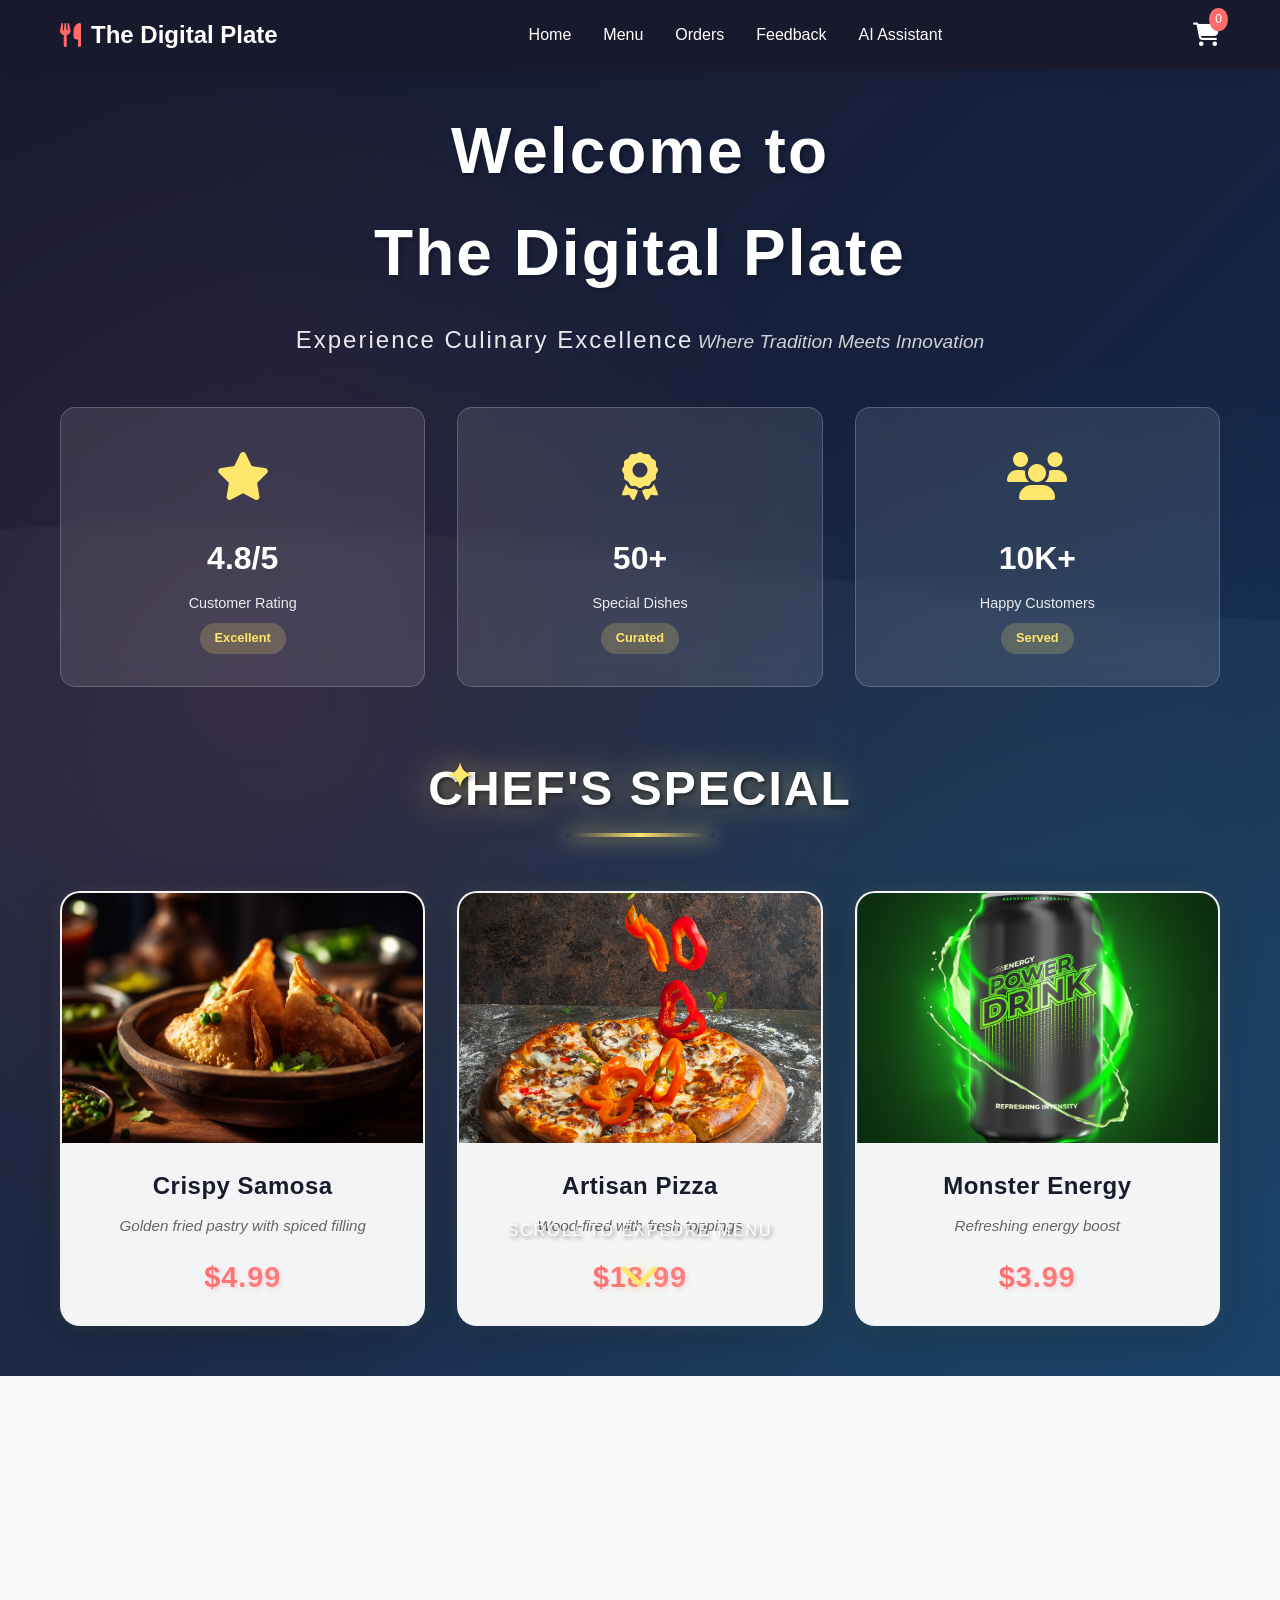
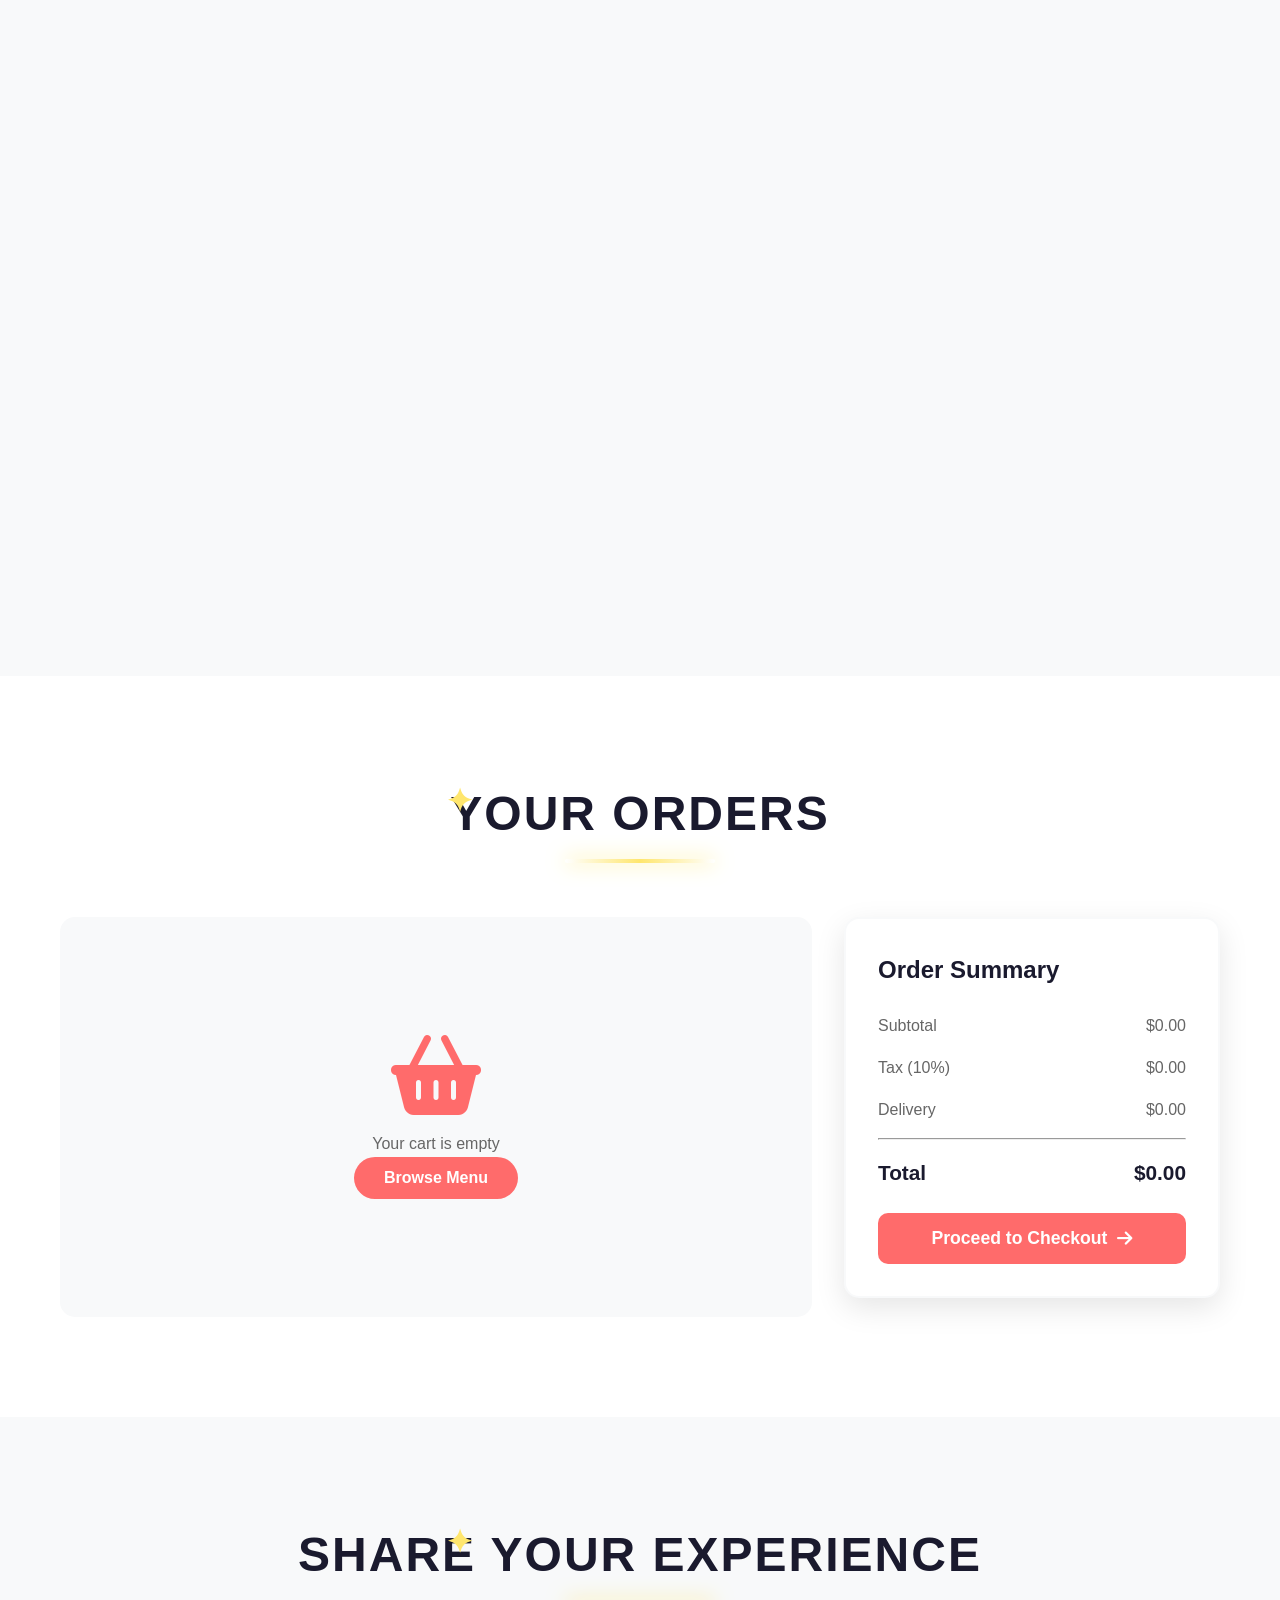
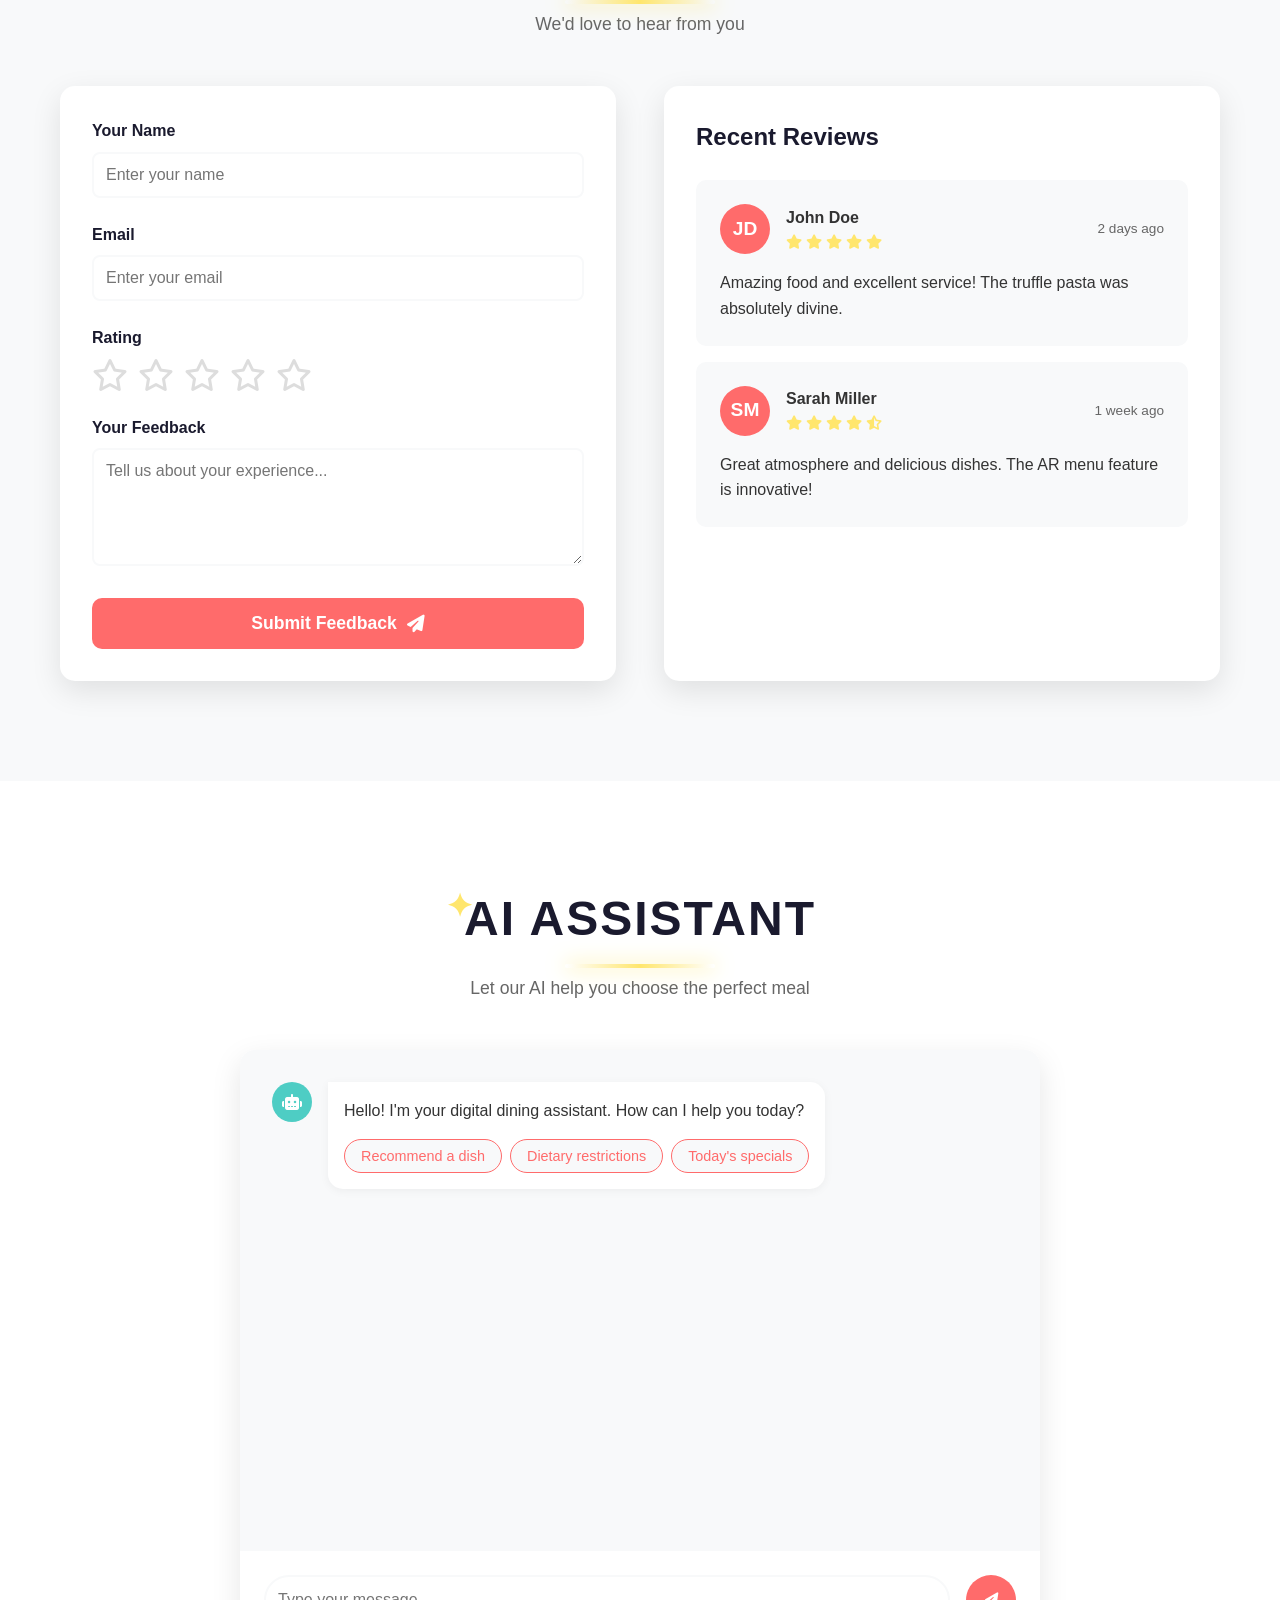
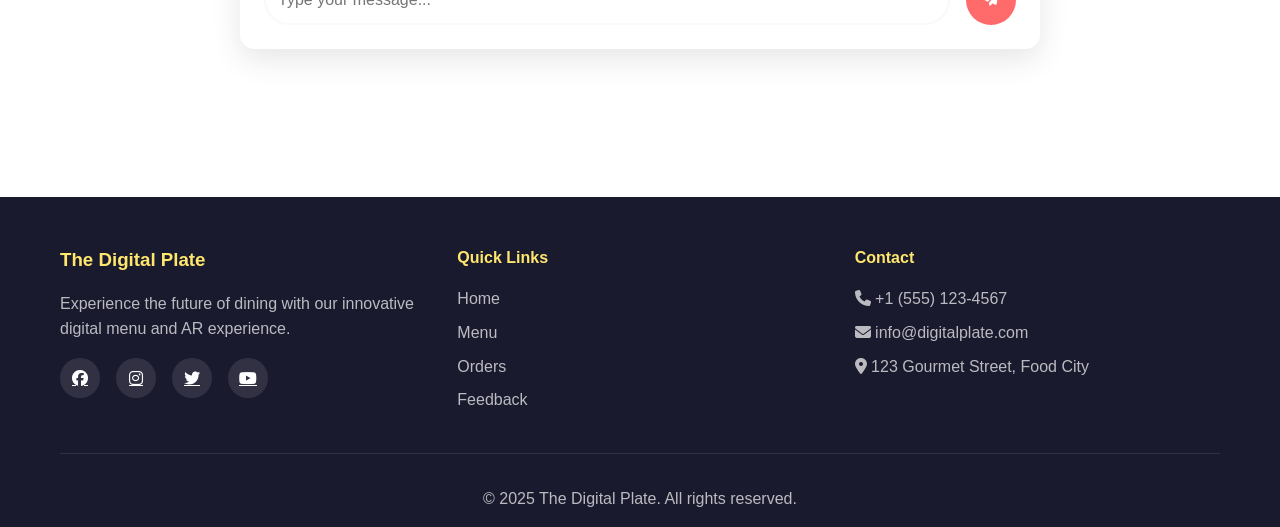
==== index.html @ 3a475e82 "Clean up: Remove all test code, menu section now working" ====
<!DOCTYPE html>
<html lang="en">
<head>
    <meta charset="UTF-8">
    <meta name="viewport" content="width=device-width, initial-scale=1.0, maximum-scale=5.0, user-scalable=yes">
    <meta name="theme-color" content="#1a1a2e">
    <title>The Digital Plate - Premium Dining Experience</title>
    <link rel="stylesheet" href="styles.css">
    <link rel="stylesheet" href="https://cdnjs.cloudflare.com/ajax/libs/font-awesome/6.4.0/css/all.min.css">
</head>
<body>
    <!-- Navigation -->
    <nav class="navbar">
        <div class="nav-container">
            <div class="logo">
                <i class="fas fa-utensils"></i>
                <span>The Digital Plate</span>
            </div>
            <button class="mobile-menu-toggle" id="mobileMenuToggle">
                <i class="fas fa-bars"></i>
            </button>
            <ul class="nav-menu" id="navMenu">
                <li><a href="#home" class="nav-link">Home</a></li>
                <li><a href="#menu" class="nav-link">Menu</a></li>
                <li><a href="#order" class="nav-link">Orders</a></li>
                <li><a href="#feedback" class="nav-link">Feedback</a></li>
                <li><a href="#ai-agent" class="nav-link">AI Assistant</a></li>
            </ul>
            <div class="cart-icon">
                <i class="fas fa-shopping-cart"></i>
                <span class="cart-count">0</span>
            </div>
        </div>
    </nav>

    <!-- Hero Section -->
    <section id="home" class="hero-section">
        <div class="hero-overlay"></div>
        <div class="hero-content">
            <h1 class="hero-title">
                <span class="text-reveal">Welcome to</span>
                <span class="text-reveal delay-1">The Digital Plate</span>
            </h1>
            <p class="hero-subtitle text-reveal delay-2">Experience Culinary Excellence</p>
            <p class="hero-tagline text-reveal delay-3">Where Tradition Meets Innovation</p>
            
            <!-- Hotel Info Cards -->
            <div class="info-cards">
                <div class="info-card fade-in-up delay-4">
                    <div class="info-icon">
                        <i class="fas fa-star"></i>
                    </div>
                    <h3>4.8/5</h3>
                    <p>Customer Rating</p>
                    <span class="info-badge">Excellent</span>
                </div>
                <div class="info-card fade-in-up delay-5">
                    <div class="info-icon">
                        <i class="fas fa-award"></i>
                    </div>
                    <h3>50+</h3>
                    <p>Special Dishes</p>
                    <span class="info-badge">Curated</span>
                </div>
                <div class="info-card fade-in-up delay-6">
                    <div class="info-icon">
                        <i class="fas fa-users"></i>
                    </div>
                    <h3>10K+</h3>
                    <p>Happy Customers</p>
                    <span class="info-badge">Served</span>
                </div>
            </div>

            <!-- Special Dishes Showcase -->
            <div class="special-dishes">
                <h2 class="section-title fade-in">Chef's Special</h2>
                <div class="dishes-grid">
                    <div class="dish-card">
                        <div class="dish-image">
                            <img src="images/samosa.jpg" alt="Samosa">
                            <div class="dish-overlay">
                                <button class="btn-view-ar" data-dish="Samosa">
                                    <i class="fas fa-cube"></i> View in AR
                                </button>
                            </div>
                        </div>
                        <div class="dish-info">
                            <h3>Crispy Samosa</h3>
                            <p>Golden fried pastry with spiced filling</p>
                            <span class="price">$4.99</span>
                        </div>
                    </div>
                    <div class="dish-card">
                        <div class="dish-image">
                            <img src="images/pizza.jpg" alt="Pizza">
                            <div class="dish-overlay">
                                <button class="btn-view-ar" data-dish="Pizza">
                                    <i class="fas fa-cube"></i> View in AR
                                </button>
                            </div>
                        </div>
                        <div class="dish-info">
                            <h3>Artisan Pizza</h3>
                            <p>Wood-fired with fresh toppings</p>
                            <span class="price">$18.99</span>
                        </div>
                    </div>
                    <div class="dish-card">
                        <div class="dish-image">
                            <img src="images/Monster_Energy_Drink.jpg" alt="Monster Energy Drink">
                            <div class="dish-overlay">
                                <button class="btn-view-ar" data-dish="Monster Energy Drink">
                                    <i class="fas fa-cube"></i> View in AR
                                </button>
                            </div>
                        </div>
                        <div class="dish-info">
                            <h3>Monster Energy</h3>
                            <p>Refreshing energy boost</p>
                            <span class="price">$3.99</span>
                        </div>
                    </div>
                </div>
            </div>

            <div class="scroll-indicator">
                <span>Scroll to explore menu</span>
                <i class="fas fa-chevron-down"></i>
            </div>
        </div>
    </section>

    <!-- Menu Section -->
    <section id="menu" style="background: #f8f9fa; padding: 80px 20px; min-height: 100vh;">
        <div style="max-width: 1200px; margin: 0 auto; text-align: center;">
            <h2 style="color: #1a1a2e; font-size: 3rem; margin-bottom: 20px;">
                Our Menu
            </h2>
            <p style="color: #666; font-size: 1.2rem; margin-bottom: 40px;">
                Discover our exquisite collection of dishes
            </p>
            
            <!-- Menu content will be added here -->
        </div>
    </section>

    <!-- Orders Section - BACK TO ORIGINAL POSITION -->
    <section id="order" class="order-section">
        <div class="container">
            <h2 class="section-title">Your Orders</h2>
            <div class="orders-container">
                <div class="cart-items" id="cartItems">
                    <div class="empty-cart">
                        <i class="fas fa-shopping-basket"></i>
                        <p>Your cart is empty</p>
                        <button class="btn-primary" onclick="scrollToSection('menu')">Browse Menu</button>
                    </div>
                </div>
                <div class="order-summary">
                    <h3>Order Summary</h3>
                    <div class="summary-item">
                        <span>Subtotal</span>
                        <span id="subtotal">$0.00</span>
                    </div>
                    <div class="summary-item">
                        <span>Tax (10%)</span>
                        <span id="tax">$0.00</span>
                    </div>
                    <div class="summary-item">
                        <span>Delivery</span>
                        <span id="delivery">$5.00</span>
                    </div>
                    <hr>
                    <div class="summary-total">
                        <span>Total</span>
                        <span id="total">$0.00</span>
                    </div>
                    <button class="btn-checkout">
                        <span>Proceed to Checkout</span>
                        <i class="fas fa-arrow-right"></i>
                    </button>
                </div>
            </div>
        </div>
    </section>

    <!-- Feedback Section -->
    <section id="feedback" class="feedback-section">
        <div class="container">
            <h2 class="section-title">Share Your Experience</h2>
            <p class="section-subtitle">We'd love to hear from you</p>

            <div class="feedback-container">
                <form class="feedback-form" id="feedbackForm">
                    <div class="form-group">
                        <label>Your Name</label>
                        <input type="text" placeholder="Enter your name" required>
                    </div>
                    <div class="form-group">
                        <label>Email</label>
                        <input type="email" placeholder="Enter your email" required>
                    </div>
                    <div class="form-group">
                        <label>Rating</label>
                        <div class="star-rating">
                            <i class="far fa-star" data-rating="1"></i>
                            <i class="far fa-star" data-rating="2"></i>
                            <i class="far fa-star" data-rating="3"></i>
                            <i class="far fa-star" data-rating="4"></i>
                            <i class="far fa-star" data-rating="5"></i>
                        </div>
                    </div>
                    <div class="form-group">
                        <label>Your Feedback</label>
                        <textarea rows="5" placeholder="Tell us about your experience..." required></textarea>
                    </div>
                    <button type="submit" class="btn-submit">
                        <span>Submit Feedback</span>
                        <i class="fas fa-paper-plane"></i>
                    </button>
                </form>

                <div class="reviews-container">
                    <h3>Recent Reviews</h3>
                    <div class="review-card">
                        <div class="review-header">
                            <div class="reviewer-info">
                                <div class="avatar">JD</div>
                                <div>
                                    <h4>John Doe</h4>
                                    <div class="review-stars">
                                        <i class="fas fa-star"></i>
                                        <i class="fas fa-star"></i>
                                        <i class="fas fa-star"></i>
                                        <i class="fas fa-star"></i>
                                        <i class="fas fa-star"></i>
                                    </div>
                                </div>
                            </div>
                            <span class="review-date">2 days ago</span>
                        </div>
                        <p>Amazing food and excellent service! The truffle pasta was absolutely divine.</p>
                    </div>
                    <div class="review-card">
                        <div class="review-header">
                            <div class="reviewer-info">
                                <div class="avatar">SM</div>
                                <div>
                                    <h4>Sarah Miller</h4>
                                    <div class="review-stars">
                                        <i class="fas fa-star"></i>
                                        <i class="fas fa-star"></i>
                                        <i class="fas fa-star"></i>
                                        <i class="fas fa-star"></i>
                                        <i class="fas fa-star-half-alt"></i>
                                    </div>
                                </div>
                            </div>
                            <span class="review-date">1 week ago</span>
                        </div>
                        <p>Great atmosphere and delicious dishes. The AR menu feature is innovative!</p>
                    </div>
                </div>
            </div>
        </div>
    </section>

    <!-- AI Agent Section -->
    <section id="ai-agent" class="ai-section">
        <div class="container">
            <h2 class="section-title">AI Assistant</h2>
            <p class="section-subtitle">Let our AI help you choose the perfect meal</p>

            <div class="chat-container">
                <div class="chat-messages" id="chatMessages">
                    <div class="message bot-message">
                        <div class="message-avatar">
                            <i class="fas fa-robot"></i>
                        </div>
                        <div class="message-content">
                            <p>Hello! I'm your digital dining assistant. How can I help you today?</p>
                            <div class="quick-actions">
                                <button class="quick-btn">Recommend a dish</button>
                                <button class="quick-btn">Dietary restrictions</button>
                                <button class="quick-btn">Today's specials</button>
                            </div>
                        </div>
                    </div>
                </div>
                <div class="chat-input-container">
                    <input type="text" id="chatInput" placeholder="Type your message...">
                    <button class="btn-send" id="btnSend">
                        <i class="fas fa-paper-plane"></i>
                    </button>
                </div>
            </div>
        </div>
    </section>

    <!-- Footer -->
    <footer class="footer">
        <div class="container">
            <div class="footer-content">
                <div class="footer-section">
                    <h3>The Digital Plate</h3>
                    <p>Experience the future of dining with our innovative digital menu and AR experience.</p>
                    <div class="social-links">
                        <a href="#"><i class="fab fa-facebook"></i></a>
                        <a href="#"><i class="fab fa-instagram"></i></a>
                        <a href="#"><i class="fab fa-twitter"></i></a>
                        <a href="#"><i class="fab fa-youtube"></i></a>
                    </div>
                </div>
                <div class="footer-section">
                    <h4>Quick Links</h4>
                    <ul>
                        <li><a href="#home">Home</a></li>
                        <li><a href="#menu">Menu</a></li>
                        <li><a href="#order">Orders</a></li>
                        <li><a href="#feedback">Feedback</a></li>
                    </ul>
                </div>
                <div class="footer-section">
                    <h4>Contact</h4>
                    <p><i class="fas fa-phone"></i> +1 (555) 123-4567</p>
                    <p><i class="fas fa-envelope"></i> info@digitalplate.com</p>
                    <p><i class="fas fa-map-marker-alt"></i> 123 Gourmet Street, Food City</p>
                </div>
            </div>
            <div class="footer-bottom">
                <p>&copy; 2025 The Digital Plate. All rights reserved.</p>
            </div>
        </div>
    </footer>

    <!-- Modal for AR View -->
    <div class="modal" id="arModal">
        <div class="modal-content">
            <span class="close-modal">&times;</span>
            <h2>AR Environment</h2>
            <div class="ar-container">
                <div class="ar-placeholder">
                    <i class="fas fa-cube"></i>
                    <p>AR Experience Coming Soon</p>
                    <p class="ar-note">View this dish in 3D using your device camera</p>
                    <button class="btn-primary">Enable Camera Access</button>
                </div>
            </div>
        </div>
    </div>

    <script src="script.js"></script>
</body>
</html>
---- styles.css ----
/* ===== CSS VARIABLES ===== */
:root {
    --primary-color: #ff6b6b;
    --secondary-color: #4ecdc4;
    --accent-color: #ffe66d;
    --dark-color: #1a1a2e;
    --light-color: #f8f9fa;
    --text-color: #333;
    --text-light: #666;
    --border-radius: 15px;
    --transition: all 0.3s cubic-bezier(0.4, 0, 0.2, 1);
    --box-shadow: 0 10px 30px rgba(0, 0, 0, 0.1);
    --hover-shadow: 0 15px 40px rgba(0, 0, 0, 0.15);
}

/* ===== RESET & BASE STYLES ===== */
* {
    margin: 0;
    padding: 0;
    box-sizing: border-box;
    -webkit-tap-highlight-color: transparent;
}

html {
    scroll-behavior: smooth;
    -webkit-text-size-adjust: 100%;
    -webkit-font-smoothing: antialiased;
    -moz-osx-font-smoothing: grayscale;
}

body {
    font-family: 'Segoe UI', Tahoma, Geneva, Verdana, sans-serif;
    color: var(--text-color);
    line-height: 1.6;
    overflow-x: hidden;
    scroll-behavior: smooth;
    background: var(--light-color);
    min-height: 100vh;
    position: relative;
    -webkit-overflow-scrolling: touch;
}

.container {
    max-width: 1200px;
    margin: 0 auto;
    padding: 0 20px;
    width: 100%;
}

/* Ensure all buttons are touch-friendly */
button,
.btn-view-ar,
.btn-ar,
.btn-add-cart,
.btn-primary,
.btn-submit,
.btn-checkout,
.category-btn,
.control-icon-btn,
.quantity-btn {
    -webkit-tap-highlight-color: transparent;
    touch-action: manipulation;
    user-select: none;
    -webkit-user-select: none;
    cursor: pointer;
}

/* ===== NAVIGATION ===== */
.navbar {
    position: fixed;
    top: 0;
    width: 100%;
    background: rgba(26, 26, 46, 0.95);
    backdrop-filter: blur(10px);
    z-index: 1000;
    padding: 1rem 0;
    box-shadow: 0 2px 20px rgba(0, 0, 0, 0.1);
    transition: var(--transition);
}

.navbar.scrolled {
    padding: 0.5rem 0;
    box-shadow: 0 5px 30px rgba(0, 0, 0, 0.2);
}

.nav-container {
    max-width: 1200px;
    margin: 0 auto;
    padding: 0 20px;
    display: flex;
    justify-content: space-between;
    align-items: center;
}

.logo {
    display: flex;
    align-items: center;
    gap: 10px;
    font-size: 1.5rem;
    font-weight: bold;
    color: white;
    cursor: pointer;
    transition: var(--transition);
}

.logo i {
    color: var(--primary-color);
    animation: rotate 3s infinite ease-in-out;
}

@keyframes rotate {
    0%, 100% { transform: rotate(0deg); }
    50% { transform: rotate(15deg); }
}

.logo:hover {
    transform: scale(1.05);
}

.nav-menu {
    display: flex;
    list-style: none;
    gap: 2rem;
}

.nav-link {
    color: white;
    text-decoration: none;
    font-weight: 500;
    position: relative;
    padding: 5px 0;
    transition: var(--transition);
}

.nav-link::after {
    content: '';
    position: absolute;
    bottom: 0;
    left: 0;
    width: 0;
    height: 2px;
    background: var(--primary-color);
    transition: width 0.3s ease;
}

.nav-link:hover {
    color: var(--primary-color);
}

.nav-link:hover::after {
    width: 100%;
}

.cart-icon {
    position: relative;
    color: white;
    font-size: 1.5rem;
    cursor: pointer;
    transition: var(--transition);
}

.cart-icon:hover {
    color: var(--primary-color);
    transform: scale(1.1);
}

.cart-count {
    position: absolute;
    top: -8px;
    right: -8px;
    background: var(--primary-color);
    color: white;
    font-size: 0.75rem;
    padding: 2px 6px;
    border-radius: 50%;
    animation: pulse 2s infinite;
}

@keyframes pulse {
    0%, 100% { transform: scale(1); }
    50% { transform: scale(1.1); }
}

/* Mobile Menu Toggle */
.mobile-menu-toggle {
    display: none;
    background: transparent;
    border: none;
    color: white;
    font-size: 1.5rem;
    cursor: pointer;
    padding: 0.5rem;
    transition: var(--transition);
    z-index: 1001;
}

.mobile-menu-toggle:hover {
    color: var(--primary-color);
}

.mobile-menu-toggle:active {
    transform: scale(0.9);
}

/* ===== HERO SECTION ===== */
.hero-section {
    min-height: 100vh;
    background: linear-gradient(135deg, #1a1a2e 0%, #16213e 50%, #0f3460 100%);
    position: relative;
    display: flex;
    align-items: center;
    justify-content: center;
    padding: 100px 20px 50px;
    overflow: hidden;
}

.hero-section::before {
    content: '';
    position: absolute;
    top: 0;
    left: 0;
    right: 0;
    bottom: 0;
    background: url('data:image/svg+xml,<svg xmlns="http://www.w3.org/2000/svg" viewBox="0 0 1440 320"><path fill="%23ffffff" fill-opacity="0.03" d="M0,96L48,112C96,128,192,160,288,160C384,160,480,128,576,122.7C672,117,768,139,864,144C960,149,1056,139,1152,122.7C1248,107,1344,85,1392,74.7L1440,64L1440,320L1392,320C1344,320,1248,320,1152,320C1056,320,960,320,864,320C768,320,672,320,576,320C480,320,384,320,288,320C192,320,96,320,48,320L0,320Z"></path></svg>');
    background-size: cover;
    background-position: bottom;
    animation: wave 15s ease-in-out infinite;
    pointer-events: none;
}

@keyframes wave {
    0%, 100% { transform: translateX(0); }
    50% { transform: translateX(-50px); }
}

.hero-overlay {
    position: absolute;
    top: 0;
    left: 0;
    right: 0;
    bottom: 0;
    background: radial-gradient(circle at 20% 50%, rgba(255, 107, 107, 0.1) 0%, transparent 50%),
                radial-gradient(circle at 80% 80%, rgba(78, 205, 196, 0.1) 0%, transparent 50%);
}

.hero-content {
    position: relative;
    z-index: 1;
    text-align: center;
    max-width: 1200px;
    width: 100%;
}

.hero-title {
    font-size: 4rem;
    font-weight: 800;
    color: white;
    margin-bottom: 1rem;
    text-shadow: 2px 2px 4px rgba(0, 0, 0, 0.3);
    letter-spacing: 2px;
}

.hero-title span {
    display: block;
}

.hero-subtitle {
    font-size: 1.5rem;
    color: rgba(255, 255, 255, 0.9);
    margin-bottom: 3rem;
    font-weight: 300;
    letter-spacing: 2px;
}

.hero-tagline {
    font-size: 1.2rem;
    color: rgba(255, 255, 255, 0.8);
    margin-bottom: 3rem;
    font-weight: 400;
    font-style: italic;
}

/* Text Reveal Animation */
.text-reveal {
    display: inline-block;
    opacity: 0;
    animation: revealText 0.8s ease forwards;
}

.delay-1 { animation-delay: 0.2s; }
.delay-2 { animation-delay: 0.4s; }
.delay-3 { animation-delay: 0.6s; }
.delay-4 { animation-delay: 0.8s; }
.delay-5 { animation-delay: 1s; }
.delay-6 { animation-delay: 1.2s; }

@keyframes revealText {
    from {
        opacity: 0;
        transform: translateY(30px);
    }
    to {
        opacity: 1;
        transform: translateY(0);
    }
}

/* Info Cards */
.info-cards {
    display: grid;
    grid-template-columns: repeat(auto-fit, minmax(200px, 1fr));
    gap: 2rem;
    margin-bottom: 4rem;
    padding: 0 20px;
}

.info-card {
    background: rgba(255, 255, 255, 0.1);
    backdrop-filter: blur(10px);
    border: 1px solid rgba(255, 255, 255, 0.2);
    padding: 2rem;
    border-radius: 15px;
    text-align: center;
    color: white;
    transition: var(--transition);
    cursor: pointer;
}

.info-card:hover {
    transform: translateY(-10px);
    background: rgba(255, 255, 255, 0.15);
    box-shadow: 0 10px 30px rgba(0, 0, 0, 0.3);
}

.info-icon {
    font-size: 3rem;
    margin-bottom: 1rem;
    color: var(--accent-color);
}

.info-card h3 {
    font-size: 2rem;
    margin-bottom: 0.5rem;
    font-weight: 700;
}

.info-card p {
    font-size: 0.9rem;
    opacity: 0.9;
}

.info-badge {
    display: inline-block;
    margin-top: 0.5rem;
    padding: 5px 15px;
    background: rgba(255, 230, 109, 0.2);
    border-radius: 20px;
    font-size: 0.8rem;
    font-weight: 600;
    color: var(--accent-color);
}

.fade-in {
    opacity: 0;
    animation: fadeIn 1s ease forwards;
}

.fade-in-up {
    opacity: 0;
    animation: fadeInUp 0.8s ease forwards;
}

@keyframes fadeIn {
    to { opacity: 1; }
}

@keyframes fadeInUp {
    from {
        opacity: 0;
        transform: translateY(30px);
    }
    to {
        opacity: 1;
        transform: translateY(0);
    }
}

/* Special Dishes */
.special-dishes {
    margin-top: 4rem;
}

.section-title {
    font-size: 3rem;
    text-align: center;
    margin-bottom: 1rem;
    color: white;
    position: relative;
    display: inline-block;
    width: 100%;
    font-weight: 800;
    letter-spacing: 2px;
    text-transform: uppercase;
    text-shadow: 
        2px 2px 4px rgba(0, 0, 0, 0.5),
        0 0 30px rgba(255, 230, 109, 0.5);
}

/* Override for non-hero sections */
.menu-section .section-title,
.order-section .section-title,
.feedback-section .section-title,
.ai-section .section-title {
    color: var(--dark-color);
    text-shadow: none;
}

.section-title::after {
    content: '';
    position: absolute;
    bottom: -10px;
    left: 50%;
    transform: translateX(-50%);
    width: 150px;
    height: 4px;
    background: linear-gradient(90deg, transparent, var(--accent-color), transparent);
    border-radius: 2px;
    box-shadow: 0 0 20px var(--accent-color);
}

.section-title::before {
    content: '✦';
    position: absolute;
    left: 50%;
    transform: translateX(-50%) translateX(-180px);
    color: var(--accent-color);
    font-size: 2rem;
    animation: sparkle 2s infinite;
}

@keyframes sparkle {
    0%, 100% { opacity: 1; transform: translateX(-50%) translateX(-180px) scale(1); }
    50% { opacity: 0.5; transform: translateX(-50%) translateX(-180px) scale(1.2); }
}

.dishes-grid {
    display: grid;
    grid-template-columns: repeat(auto-fit, minmax(300px, 1fr));
    gap: 2rem;
    margin-top: 3rem;
    padding: 0 20px;
}

.dish-card {
    background: rgba(255, 255, 255, 0.95);
    border-radius: 20px;
    overflow: hidden;
    box-shadow: 
        0 10px 40px rgba(0, 0, 0, 0.2),
        0 0 20px rgba(255, 230, 109, 0.1);
    transition: var(--transition);
    cursor: pointer;
    position: relative;
    border: 2px solid transparent;
}

.dish-card::before {
    content: '';
    position: absolute;
    top: 0;
    left: 0;
    right: 0;
    bottom: 0;
    background: linear-gradient(135deg, rgba(255, 107, 107, 0.1), rgba(78, 205, 196, 0.1));
    opacity: 0;
    transition: var(--transition);
    z-index: 1;
    pointer-events: none;
}

.dish-card:hover::before {
    opacity: 1;
}

.dish-card:hover {
    transform: translateY(-15px) scale(1.03);
    box-shadow: 
        0 25px 60px rgba(0, 0, 0, 0.3),
        0 0 40px rgba(255, 230, 109, 0.3),
        inset 0 0 20px rgba(255, 255, 255, 0.5);
    border-color: rgba(255, 230, 109, 0.5);
}

.dish-image {
    position: relative;
    overflow: hidden;
    height: 250px;
}

.dish-image img {
    width: 100%;
    height: 100%;
    object-fit: cover;
    transition: transform 0.5s ease;
}

.dish-card:hover .dish-image img {
    transform: scale(1.1);
}

.dish-overlay {
    position: absolute;
    top: 0;
    left: 0;
    right: 0;
    bottom: 0;
    background: rgba(0, 0, 0, 0.7);
    display: flex;
    align-items: center;
    justify-content: center;
    opacity: 0;
    transition: var(--transition);
}

.dish-card:hover .dish-overlay {
    opacity: 1;
}

.btn-view-ar {
    background: linear-gradient(135deg, var(--primary-color), #ff8787);
    color: white;
    border: none;
    padding: 14px 28px;
    border-radius: 30px;
    font-size: 1.1rem;
    font-weight: 600;
    cursor: pointer;
    display: flex;
    align-items: center;
    gap: 10px;
    transition: var(--transition);
    transform: translateY(20px);
    box-shadow: 
        0 5px 20px rgba(255, 107, 107, 0.4),
        inset 0 0 10px rgba(255, 255, 255, 0.2);
    letter-spacing: 1px;
    text-transform: uppercase;
    position: relative;
    overflow: hidden;
}

.btn-view-ar::before {
    content: '';
    position: absolute;
    top: 50%;
    left: 50%;
    width: 0;
    height: 0;
    border-radius: 50%;
    background: rgba(255, 255, 255, 0.3);
    transform: translate(-50%, -50%);
    transition: width 0.6s, height 0.6s;
}

.btn-view-ar:hover::before {
    width: 300px;
    height: 300px;
}

.dish-card:hover .btn-view-ar {
    transform: translateY(0);
}

.btn-view-ar:hover {
    background: linear-gradient(135deg, var(--secondary-color), #6ee7e0);
    transform: scale(1.1) translateY(0);
    box-shadow: 
        0 8px 30px rgba(78, 205, 196, 0.5),
        inset 0 0 15px rgba(255, 255, 255, 0.3);
}

.btn-view-ar i {
    animation: rotate3d 3s infinite ease-in-out;
    font-size: 1.2rem;
}

.dish-info {
    padding: 1.5rem;
    position: relative;
    z-index: 2;
}

.dish-info h3 {
    font-size: 1.5rem;
    margin-bottom: 0.5rem;
    color: var(--dark-color);
    font-weight: 700;
    letter-spacing: 0.5px;
    text-transform: capitalize;
}

.dish-info p {
    color: var(--text-light);
    margin-bottom: 1rem;
    font-size: 0.95rem;
    line-height: 1.6;
    font-style: italic;
}

.price {
    font-size: 1.8rem;
    font-weight: 800;
    background: linear-gradient(135deg, var(--primary-color), #ff8787);
    -webkit-background-clip: text;
    -webkit-text-fill-color: transparent;
    background-clip: text;
    display: inline-block;
    text-shadow: 2px 2px 4px rgba(255, 107, 107, 0.2);
    letter-spacing: 1px;
}

/* Scroll Indicator */
.scroll-indicator {
    position: absolute;
    bottom: 30px;
    left: 50%;
    transform: translateX(-50%);
    text-align: center;
    color: white;
    animation: bounce 2s infinite;
    z-index: 10;
}

.scroll-indicator span {
    display: block;
    margin-bottom: 10px;
    font-size: 1rem;
    font-weight: 500;
    letter-spacing: 2px;
    text-transform: uppercase;
    text-shadow: 2px 2px 4px rgba(0, 0, 0, 0.5);
    opacity: 0.9;
}

.scroll-indicator i {
    font-size: 2.5rem;
    color: var(--accent-color);
    filter: drop-shadow(0 0 10px rgba(255, 230, 109, 0.6));
    animation: bounce 2s infinite, glow 2s infinite alternate;
}

@keyframes bounce {
    0%, 100% { transform: translateX(-50%) translateY(0); }
    50% { transform: translateX(-50%) translateY(-15px); }
}

@keyframes glow {
    0% { filter: drop-shadow(0 0 10px rgba(255, 230, 109, 0.6)); }
    100% { filter: drop-shadow(0 0 25px rgba(255, 230, 109, 1)); }
}

/* ===== MENU SECTION ===== */
/* ===== MENU SECTION ===== */
.menu-section {
    padding: 100px 20px;
    background: #f8f9fa !important;
    position: relative;
    min-height: 100vh;
    width: 100%;
}

.menu-section .container {
    width: 100%;
    max-width: 1200px;
    margin: 0 auto;
}

.menu-section .section-title {
    color: #1a1a2e !important;
    text-shadow: none !important;
    font-size: 3rem;
    text-align: center;
    margin-bottom: 1rem;
    font-weight: 800;
    letter-spacing: 2px;
    text-transform: uppercase;
}

.menu-section .section-title::after {
    content: '';
    position: absolute;
    bottom: -10px;
    left: 50%;
    transform: translateX(-50%);
    width: 150px;
    height: 4px;
    background: linear-gradient(90deg, transparent, #ffe66d, transparent);
    border-radius: 2px;
}

.section-subtitle {
    text-align: center;
    color: #666 !important;
    font-size: 1.1rem;
    margin-bottom: 3rem;
}

.menu-categories {
    display: flex;
    justify-content: center;
    flex-wrap: wrap;
    gap: 1rem;
    margin-bottom: 3rem;
}

.category-btn {
    padding: 12px 30px;
    border: 2px solid #ff6b6b;
    background: white;
    color: #ff6b6b !important;
    border-radius: 25px;
    font-size: 1rem;
    font-weight: 600;
    cursor: pointer;
    transition: all 0.3s ease;
}

.category-btn:hover,
.category-btn.active {
    background: #ff6b6b !important;
    color: white !important;
    transform: translateY(-3px);
    box-shadow: 0 5px 15px rgba(255, 107, 107, 0.3);
}

.menu-grid {
    display: grid;
    grid-template-columns: repeat(auto-fill, minmax(300px, 1fr));
    gap: 2rem;
    width: 100%;
}

.menu-item {
    background: white !important;
    border-radius: 15px;
    overflow: hidden;
    box-shadow: 0 10px 30px rgba(0, 0, 0, 0.1);
    transition: all 0.3s ease;
    opacity: 1 !important;
    visibility: visible !important;
    display: block !important;
}

.menu-item:hover {
    transform: translateY(-10px);
    box-shadow: 0 15px 40px rgba(0, 0, 0, 0.15);
}

.menu-item-image {
    position: relative;
    height: 200px;
    overflow: hidden;
    background: #e0e0e0;
}

.menu-item-image img {
    width: 100%;
    height: 100%;
    object-fit: cover;
    display: block;
}

.menu-item-badge {
    position: absolute;
    top: 15px;
    right: 15px;
    background: #ffe66d;
    color: #1a1a2e;
    padding: 5px 15px;
    border-radius: 20px;
    font-size: 0.85rem;
    font-weight: bold;
}

.menu-item-content {
    padding: 1.5rem;
    background: white;
}

.menu-item-header {
    display: flex;
    justify-content: space-between;
    align-items: start;
    margin-bottom: 0.5rem;
}

.menu-item-title {
    font-size: 1.2rem;
    color: #1a1a2e !important;
    font-weight: 600;
}

.menu-item-price {
    font-size: 1.3rem;
    font-weight: bold;
    color: #ff6b6b !important;
}

.menu-item-description {
    color: #666 !important;
    margin-bottom: 1rem;
    font-size: 0.95rem;
    line-height: 1.5;
}

.menu-item-footer {
    display: flex;
    gap: 1rem;
}

.btn-ar,
.btn-add-cart {
    flex: 1;
    padding: 10px;
    border: none;
    border-radius: 8px;
    font-weight: 600;
    cursor: pointer;
    transition: all 0.3s ease;
    display: flex;
    align-items: center;
    justify-content: center;
    gap: 5px;
    font-size: 0.9rem;
}

.btn-ar {
    background: #4ecdc4 !important;
    color: white !important;
}

.btn-ar:hover {
    background: #1a1a2e !important;
    transform: scale(1.05);
}

.btn-add-cart {
    background: #ff6b6b !important;
    color: white !important;
}

.btn-add-cart:hover {
    background: #1a1a2e !important;
    transform: scale(1.05);
}

.btn-add-cart.added {
    background: #4caf50 !important;
}

/* ===== ORDER SECTION ===== */
.order-section {
    padding: 100px 20px;
    background: white;
}

.orders-container {
    display: grid;
    grid-template-columns: 2fr 1fr;
    gap: 2rem;
    margin-top: 3rem;
}

.cart-items {
    background: var(--light-color);
    border-radius: var(--border-radius);
    padding: 2rem;
    min-height: 400px;
}

.empty-cart {
    display: flex;
    flex-direction: column;
    align-items: center;
    justify-content: center;
    height: 100%;
    color: var(--text-light);
}

.empty-cart i {
    font-size: 5rem;
    margin-bottom: 1rem;
    color: var(--primary-color);
    animation: swing 2s ease-in-out infinite;
}

@keyframes swing {
    0%, 100% { transform: rotate(0deg); }
    25% { transform: rotate(-10deg); }
    75% { transform: rotate(10deg); }
}

.cart-item {
    background: white;
    border-radius: 10px;
    padding: 1rem;
    margin-bottom: 1rem;
    display: flex;
    gap: 1rem;
    transition: var(--transition);
    animation: slideInLeft 0.5s ease;
}

@keyframes slideInLeft {
    from {
        opacity: 0;
        transform: translateX(-50px);
    }
    to {
        opacity: 1;
        transform: translateX(0);
    }
}

.cart-item:hover {
    transform: translateX(5px);
    box-shadow: var(--box-shadow);
}

.cart-item-image {
    width: 80px;
    height: 80px;
    border-radius: 8px;
    overflow: hidden;
}

.cart-item-image img {
    width: 100%;
    height: 100%;
    object-fit: cover;
}

.cart-item-details {
    flex: 1;
}

.cart-item-name {
    font-weight: 600;
    margin-bottom: 0.5rem;
}

.cart-item-price {
    color: var(--primary-color);
    font-weight: bold;
}

.cart-item-quantity {
    display: flex;
    align-items: center;
    gap: 1rem;
    margin-top: 0.5rem;
}

.quantity-btn {
    background: var(--primary-color);
    color: white;
    border: none;
    width: 30px;
    height: 30px;
    border-radius: 50%;
    cursor: pointer;
    transition: var(--transition);
    font-size: 1.2rem;
    display: flex;
    align-items: center;
    justify-content: center;
}

.quantity-btn:hover {
    background: var(--dark-color);
    transform: scale(1.1);
}

.btn-remove {
    background: #e74c3c;
    color: white;
    border: none;
    padding: 8px 16px;
    border-radius: 8px;
    cursor: pointer;
    transition: var(--transition);
}

.btn-remove:hover {
    background: #c0392b;
    transform: scale(1.05);
}

.order-summary {
    background: white;
    border: 2px solid var(--light-color);
    border-radius: var(--border-radius);
    padding: 2rem;
    height: fit-content;
    position: sticky;
    top: 100px;
    box-shadow: var(--box-shadow);
}

.order-summary h3 {
    font-size: 1.5rem;
    margin-bottom: 1.5rem;
    color: var(--dark-color);
}

.summary-item {
    display: flex;
    justify-content: space-between;
    margin-bottom: 1rem;
    color: var(--text-light);
}

.summary-total {
    display: flex;
    justify-content: space-between;
    font-size: 1.3rem;
    font-weight: bold;
    color: var(--dark-color);
    margin-top: 1rem;
}

.btn-checkout {
    width: 100%;
    margin-top: 1.5rem;
    padding: 15px;
    background: var(--primary-color);
    color: white;
    border: none;
    border-radius: 10px;
    font-size: 1.1rem;
    font-weight: 600;
    cursor: pointer;
    transition: var(--transition);
    display: flex;
    align-items: center;
    justify-content: center;
    gap: 10px;
}

.btn-checkout:hover {
    background: var(--dark-color);
    transform: translateY(-3px);
    box-shadow: 0 10px 25px rgba(255, 107, 107, 0.3);
}

.btn-checkout i {
    transition: transform 0.3s ease;
}

.btn-checkout:hover i {
    transform: translateX(5px);
}

/* ===== FEEDBACK SECTION ===== */
.feedback-section {
    padding: 100px 20px;
    background: var(--light-color);
}

.feedback-container {
    display: grid;
    grid-template-columns: 1fr 1fr;
    gap: 3rem;
    margin-top: 3rem;
}

.feedback-form {
    background: white;
    padding: 2rem;
    border-radius: var(--border-radius);
    box-shadow: var(--box-shadow);
}

.form-group {
    margin-bottom: 1.5rem;
}

.form-group label {
    display: block;
    margin-bottom: 0.5rem;
    font-weight: 600;
    color: var(--dark-color);
}

.form-group input,
.form-group textarea {
    width: 100%;
    padding: 12px;
    border: 2px solid var(--light-color);
    border-radius: 8px;
    font-size: 1rem;
    transition: var(--transition);
    font-family: inherit;
}

.form-group input:focus,
.form-group textarea:focus {
    outline: none;
    border-color: var(--primary-color);
    box-shadow: 0 0 0 3px rgba(255, 107, 107, 0.1);
    transform: translateY(-2px);
}

.star-rating {
    display: flex;
    gap: 10px;
    font-size: 2rem;
}

.star-rating i {
    cursor: pointer;
    color: #ddd;
    transition: var(--transition);
}

.star-rating i:hover,
.star-rating i.active {
    color: var(--accent-color);
    transform: scale(1.2);
}

.btn-submit {
    width: 100%;
    padding: 15px;
    background: var(--primary-color);
    color: white;
    border: none;
    border-radius: 10px;
    font-size: 1.1rem;
    font-weight: 600;
    cursor: pointer;
    transition: var(--transition);
    display: flex;
    align-items: center;
    justify-content: center;
    gap: 10px;
}

.btn-submit:hover {
    background: var(--dark-color);
    transform: translateY(-3px);
    box-shadow: 0 10px 25px rgba(255, 107, 107, 0.3);
}

.btn-submit i {
    transition: transform 0.3s ease;
}

.btn-submit:hover i {
    transform: translateX(5px);
}

.reviews-container {
    background: white;
    padding: 2rem;
    border-radius: var(--border-radius);
    box-shadow: var(--box-shadow);
    max-height: 600px;
    overflow-y: auto;
}

.reviews-container h3 {
    font-size: 1.5rem;
    margin-bottom: 1.5rem;
    color: var(--dark-color);
}

.review-card {
    background: var(--light-color);
    padding: 1.5rem;
    border-radius: 10px;
    margin-bottom: 1rem;
    transition: var(--transition);
    animation: fadeInUp 0.5s ease;
}

.review-card:hover {
    transform: translateX(5px);
    box-shadow: var(--box-shadow);
}

.review-header {
    display: flex;
    justify-content: space-between;
    align-items: center;
    margin-bottom: 1rem;
}

.reviewer-info {
    display: flex;
    gap: 1rem;
    align-items: center;
}

.avatar {
    width: 50px;
    height: 50px;
    border-radius: 50%;
    background: var(--primary-color);
    color: white;
    display: flex;
    align-items: center;
    justify-content: center;
    font-weight: bold;
    font-size: 1.2rem;
}

.review-stars {
    color: var(--accent-color);
    font-size: 0.9rem;
}

.review-date {
    color: var(--text-light);
    font-size: 0.85rem;
}

.review-card p {
    color: var(--text-color);
    line-height: 1.6;
}

/* ===== AI SECTION ===== */
.ai-section {
    padding: 100px 20px;
    background: white;
}

.chat-container {
    max-width: 800px;
    margin: 3rem auto;
    background: white;
    border-radius: var(--border-radius);
    box-shadow: var(--box-shadow);
    overflow: hidden;
}

.chat-messages {
    height: 500px;
    overflow-y: auto;
    padding: 2rem;
    background: var(--light-color);
}

.message {
    display: flex;
    gap: 1rem;
    margin-bottom: 1.5rem;
    animation: messageSlide 0.5s ease;
}

@keyframes messageSlide {
    from {
        opacity: 0;
        transform: translateY(20px);
    }
    to {
        opacity: 1;
        transform: translateY(0);
    }
}

.message-avatar {
    width: 40px;
    height: 40px;
    border-radius: 50%;
    display: flex;
    align-items: center;
    justify-content: center;
    flex-shrink: 0;
}

.bot-message .message-avatar {
    background: var(--secondary-color);
    color: white;
}

.user-message {
    flex-direction: row-reverse;
}

.user-message .message-avatar {
    background: var(--primary-color);
    color: white;
}

.message-content {
    max-width: 70%;
}

.bot-message .message-content {
    background: white;
    padding: 1rem;
    border-radius: 0 15px 15px 15px;
    box-shadow: 0 2px 10px rgba(0, 0, 0, 0.05);
}

.user-message .message-content {
    background: var(--primary-color);
    color: white;
    padding: 1rem;
    border-radius: 15px 0 15px 15px;
}

.quick-actions {
    display: flex;
    flex-wrap: wrap;
    gap: 0.5rem;
    margin-top: 1rem;
}

.quick-btn {
    padding: 8px 16px;
    background: var(--light-color);
    border: 1px solid var(--primary-color);
    color: var(--primary-color);
    border-radius: 20px;
    font-size: 0.9rem;
    cursor: pointer;
    transition: var(--transition);
}

.quick-btn:hover {
    background: var(--primary-color);
    color: white;
    transform: translateY(-2px);
}

.chat-input-container {
    display: flex;
    padding: 1.5rem;
    background: white;
    border-top: 1px solid var(--light-color);
}

#chatInput {
    flex: 1;
    padding: 12px;
    border: 2px solid var(--light-color);
    border-radius: 25px;
    font-size: 1rem;
    transition: var(--transition);
}

#chatInput:focus {
    outline: none;
    border-color: var(--primary-color);
}

.btn-send {
    width: 50px;
    height: 50px;
    border: none;
    background: var(--primary-color);
    color: white;
    border-radius: 50%;
    margin-left: 1rem;
    cursor: pointer;
    transition: var(--transition);
    display: flex;
    align-items: center;
    justify-content: center;
}

.btn-send:hover {
    background: var(--dark-color);
    transform: scale(1.1) rotate(15deg);
}

/* ===== FOOTER ===== */
.footer {
    background: var(--dark-color);
    color: white;
    padding: 3rem 0 1rem;
}

.footer-content {
    display: grid;
    grid-template-columns: repeat(auto-fit, minmax(250px, 1fr));
    gap: 2rem;
    margin-bottom: 2rem;
}

.footer-section h3,
.footer-section h4 {
    margin-bottom: 1rem;
    color: var(--accent-color);
}

.footer-section p {
    color: rgba(255, 255, 255, 0.7);
    margin-bottom: 0.5rem;
}

.social-links {
    display: flex;
    gap: 1rem;
    margin-top: 1rem;
}

.social-links a {
    width: 40px;
    height: 40px;
    border-radius: 50%;
    background: rgba(255, 255, 255, 0.1);
    display: flex;
    align-items: center;
    justify-content: center;
    color: white;
    transition: var(--transition);
}

.social-links a:hover {
    background: var(--primary-color);
    transform: translateY(-5px) rotate(360deg);
}

.footer-section ul {
    list-style: none;
}

.footer-section ul li {
    margin-bottom: 0.5rem;
}

.footer-section ul li a {
    color: rgba(255, 255, 255, 0.7);
    text-decoration: none;
    transition: var(--transition);
}

.footer-section ul li a:hover {
    color: var(--primary-color);
    padding-left: 5px;
}

.footer-bottom {
    text-align: center;
    padding-top: 2rem;
    border-top: 1px solid rgba(255, 255, 255, 0.1);
    color: rgba(255, 255, 255, 0.7);
}

/* ===== MODAL ===== */
.modal {
    display: none;
    position: fixed;
    top: 0;
    left: 0;
    width: 100%;
    height: 100%;
    background: rgba(0, 0, 0, 0.8);
    z-index: 2000;
    align-items: center;
    justify-content: center;
    animation: fadeIn 0.3s ease;
}

.modal.active {
    display: flex;
}

.modal-content {
    background: white;
    padding: 2rem;
    border-radius: var(--border-radius);
    max-width: 600px;
    width: 90%;
    position: relative;
    animation: slideDown 0.5s ease;
}

@keyframes slideDown {
    from {
        opacity: 0;
        transform: translateY(-50px);
    }
    to {
        opacity: 1;
        transform: translateY(0);
    }
}

.close-modal {
    position: absolute;
    top: 1rem;
    right: 1rem;
    font-size: 2rem;
    cursor: pointer;
    color: var(--text-light);
    transition: var(--transition);
}

.close-modal:hover {
    color: var(--primary-color);
    transform: rotate(90deg);
}

.ar-container {
    margin-top: 2rem;
}

.ar-placeholder {
    text-align: center;
    padding: 3rem;
    background: var(--light-color);
    border-radius: 10px;
}

.ar-placeholder i {
    font-size: 5rem;
    color: var(--secondary-color);
    margin-bottom: 1rem;
    animation: rotate3d 3s infinite ease-in-out;
}

@keyframes rotate3d {
    0%, 100% { transform: perspective(500px) rotateY(0deg); }
    50% { transform: perspective(500px) rotateY(180deg); }
}

.ar-note {
    color: var(--text-light);
    margin-bottom: 1rem;
}

.btn-primary {
    padding: 12px 30px;
    background: var(--primary-color);
    color: white;
    border: none;
    border-radius: 25px;
    font-size: 1rem;
    font-weight: 600;
    cursor: pointer;
    transition: var(--transition);
}

.btn-primary:hover {
    background: var(--dark-color);
    transform: translateY(-3px);
    box-shadow: 0 10px 25px rgba(255, 107, 107, 0.3);
}

/* ===== RESPONSIVE DESIGN ===== */
@media (max-width: 768px) {
    /* Ensure body and html are properly sized */
    html, body {
        width: 100%;
        overflow-x: hidden;
    }

    .container {
        padding: 0 15px;
    }

    /* Navigation */
    .mobile-menu-toggle {
        display: block;
    }

    .nav-menu {
        display: none;
        position: fixed;
        top: 70px;
        left: 0;
        right: 0;
        background: rgba(26, 26, 46, 0.98);
        backdrop-filter: blur(10px);
        flex-direction: column;
        padding: 2rem 0;
        gap: 0;
        box-shadow: 0 10px 30px rgba(0, 0, 0, 0.3);
        z-index: 999;
    }

    .nav-menu.active {
        display: flex;
        animation: slideDown 0.3s ease;
    }

    @keyframes slideDown {
        from {
            opacity: 0;
            transform: translateY(-20px);
        }
        to {
            opacity: 1;
            transform: translateY(0);
        }
    }

    .nav-menu li {
        width: 100%;
        text-align: center;
        padding: 0;
    }

    .nav-link {
        display: block;
        padding: 1rem 2rem;
        border-bottom: 1px solid rgba(255, 255, 255, 0.1);
        width: 100%;
    }

    .nav-link:hover {
        background: rgba(255, 107, 107, 0.1);
    }
    
    .nav-container {
        padding: 0 15px;
    }

    .logo {
        font-size: 1.2rem;
    }

    .cart-icon {
        font-size: 1.3rem;
    }
    
    /* Hero Section */
    .hero-section {
        padding: 80px 15px 30px;
        min-height: 100vh;
    }

    .hero-title {
        font-size: 2.5rem;
        margin-bottom: 0.5rem;
    }
    
    .hero-subtitle {
        font-size: 1.2rem;
        margin-bottom: 1.5rem;
    }

    .hero-tagline {
        font-size: 1rem;
        margin-bottom: 2rem;
    }
    
    /* Info Cards */
    .info-cards {
        grid-template-columns: 1fr;
        gap: 1rem;
        padding: 0 10px;
        margin-bottom: 2rem;
    }

    .info-card {
        padding: 1.5rem;
    }

    .info-icon {
        font-size: 2.5rem;
    }

    .info-card h3 {
        font-size: 1.5rem;
    }
    
    /* Dishes Grid */
    .dishes-grid {
        grid-template-columns: 1fr;
        gap: 1.5rem;
        padding: 0 10px;
    }

    .dish-card {
        max-width: 100%;
    }

    .dish-image {
        height: 200px;
    }
    
    /* Section Titles */
    .section-title {
        font-size: 2rem;
        padding: 0 10px;
    }

    .section-subtitle {
        font-size: 1rem;
        padding: 0 10px;
    }

    /* Menu Section */
    .menu-section {
        padding: 80px 15px !important;
        background: #f8f9fa !important;
    }

    .menu-section .section-title {
        font-size: 2rem !important;
        color: #1a1a2e !important;
    }

    .menu-section .section-subtitle {
        font-size: 1rem !important;
        color: #666 !important;
    }

    .menu-categories {
        gap: 0.5rem;
        padding: 0 10px;
    }

    .category-btn {
        padding: 10px 20px;
        font-size: 0.9rem;
        background: white !important;
        color: #ff6b6b !important;
    }

    .category-btn.active {
        background: #ff6b6b !important;
        color: white !important;
    }
    
    .menu-grid {
        grid-template-columns: 1fr !important;
        gap: 1.5rem;
    }

    .menu-item {
        max-width: 100%;
        background: white !important;
        opacity: 1 !important;
        visibility: visible !important;
    }

    .menu-item-title {
        font-size: 1.1rem !important;
        color: #1a1a2e !important;
    }

    .menu-item-price {
        font-size: 1.2rem !important;
        color: #ff6b6b !important;
    }

    .menu-item-description {
        color: #666 !important;
        font-size: 0.9rem !important;
    }

    .btn-ar,
    .btn-add-cart {
        font-size: 0.85rem;
        padding: 8px;
    }
    
    /* Orders Section */
    .order-section {
        padding: 80px 15px;
    }

    .orders-container {
        grid-template-columns: 1fr;
        gap: 1.5rem;
    }
    
    .order-summary {
        position: static;
        top: auto;
    }

    .cart-items {
        padding: 1.5rem;
    }
    
    /* Feedback Section */
    .feedback-section {
        padding: 80px 15px;
    }

    .feedback-container {
        grid-template-columns: 1fr;
        gap: 2rem;
    }

    .feedback-form,
    .reviews-container {
        padding: 1.5rem;
    }
    
    /* AI Section */
    .ai-section {
        padding: 80px 15px;
    }

    .chat-container {
        width: 100%;
        margin: 2rem 0;
    }

    .chat-messages {
        height: 400px;
        padding: 1rem;
    }

    .message-content {
        max-width: 80%;
    }

    .chat-input-container {
        padding: 1rem;
    }

    .btn-send {
        width: 45px;
        height: 45px;
    }
    
    /* Footer */
    .footer {
        padding: 2rem 0 1rem;
    }

    .footer-content {
        grid-template-columns: 1fr;
        gap: 1.5rem;
    }

    .footer-section {
        text-align: center;
    }

    .social-links {
        justify-content: center;
    }

    /* Modal */
    .modal-content {
        width: 95%;
        padding: 1.5rem;
    }

    /* Scroll Indicator */
    .scroll-indicator {
        bottom: 20px;
    }

    .scroll-indicator span {
        font-size: 0.85rem;
    }

    .scroll-indicator i {
        font-size: 2rem;
    }
}

@media (max-width: 480px) {
    .hero-title {
        font-size: 2rem;
    }

    .hero-subtitle {
        font-size: 1rem;
    }

    .hero-tagline {
        font-size: 0.9rem;
    }

    .info-card {
        padding: 1rem;
    }

    .section-title {
        font-size: 1.75rem;
    }

    .category-btn {
        padding: 8px 16px;
        font-size: 0.85rem;
    }

    .dish-info h3,
    .menu-item-title {
        font-size: 1.1rem;
    }

    .price,
    .menu-item-price {
        font-size: 1.3rem;
    }

    .btn-view-ar {
        padding: 12px 20px;
        font-size: 0.95rem;
    }
}

/* Custom Scrollbar */
::-webkit-scrollbar {
    width: 10px;
}

::-webkit-scrollbar-track {
    background: var(--light-color);
}

::-webkit-scrollbar-thumb {
    background: var(--primary-color);
    border-radius: 5px;
}

::-webkit-scrollbar-thumb:hover {
    background: var(--dark-color);
}
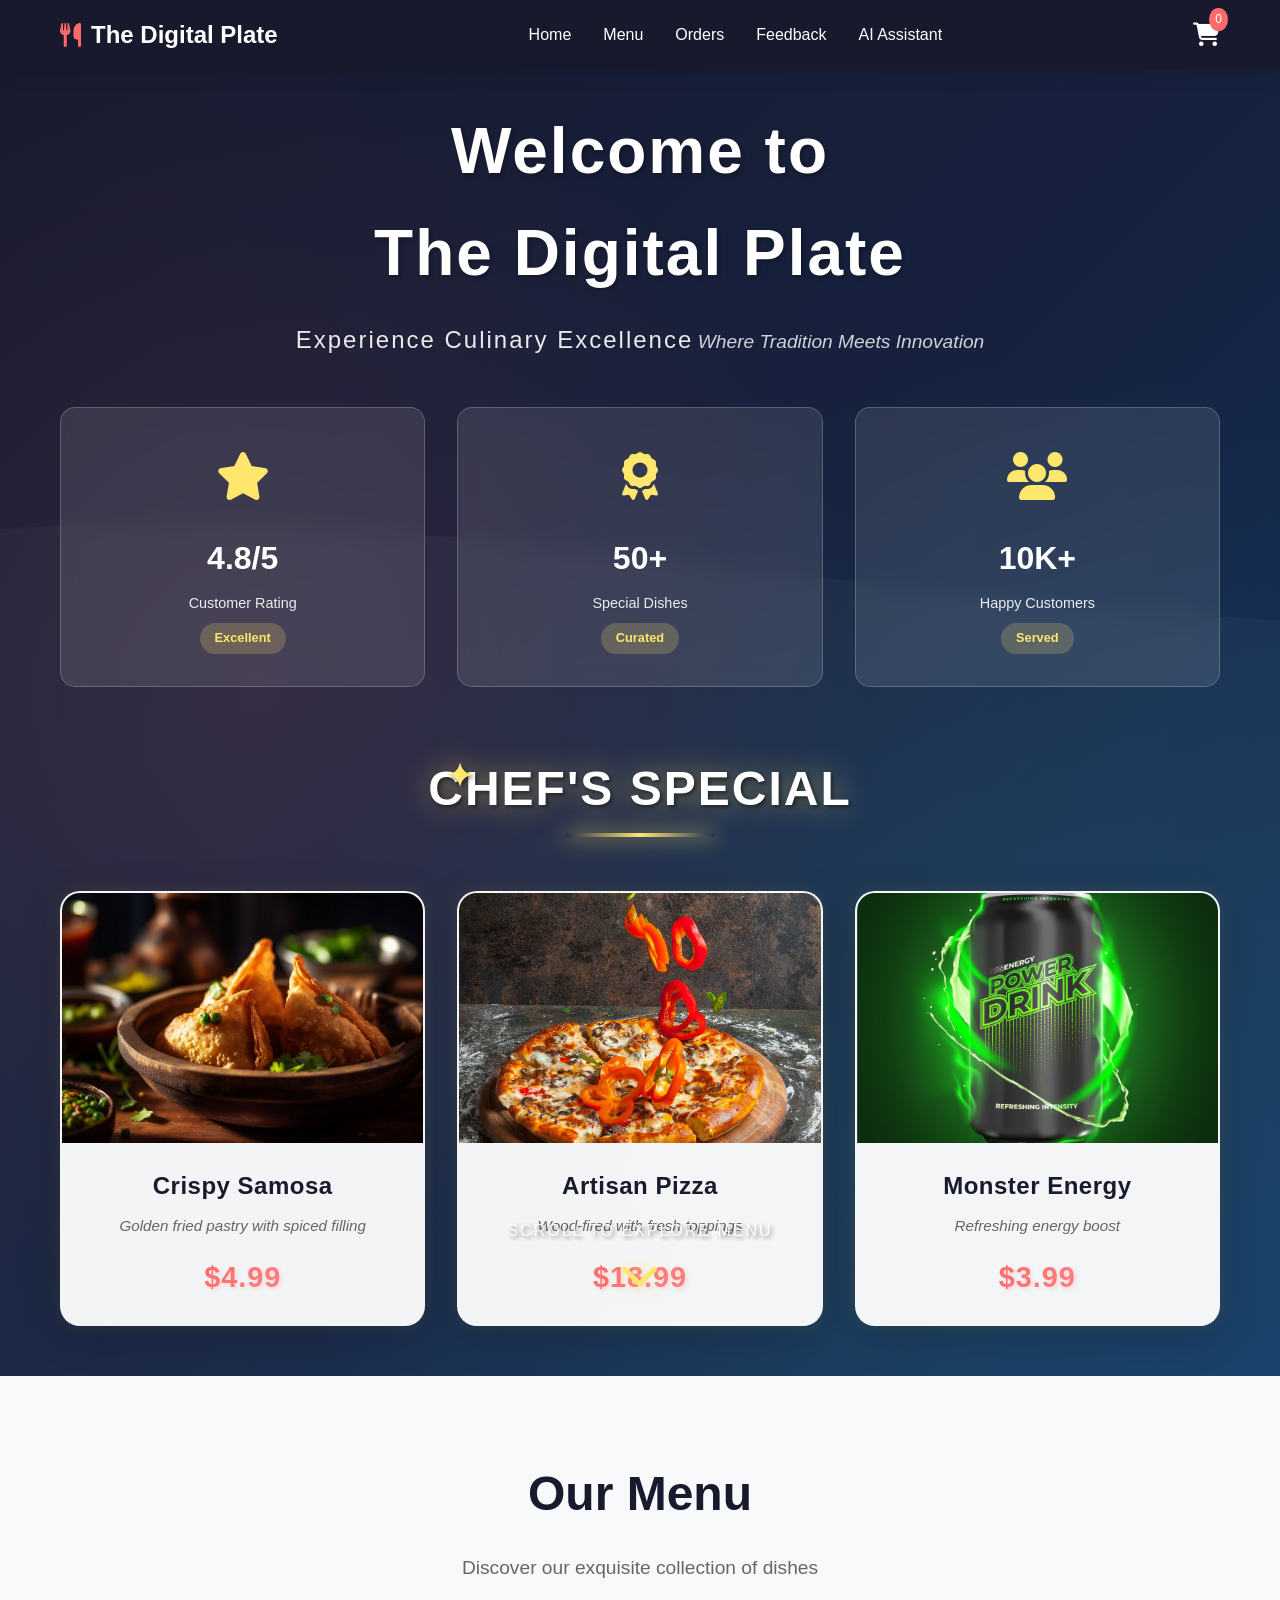
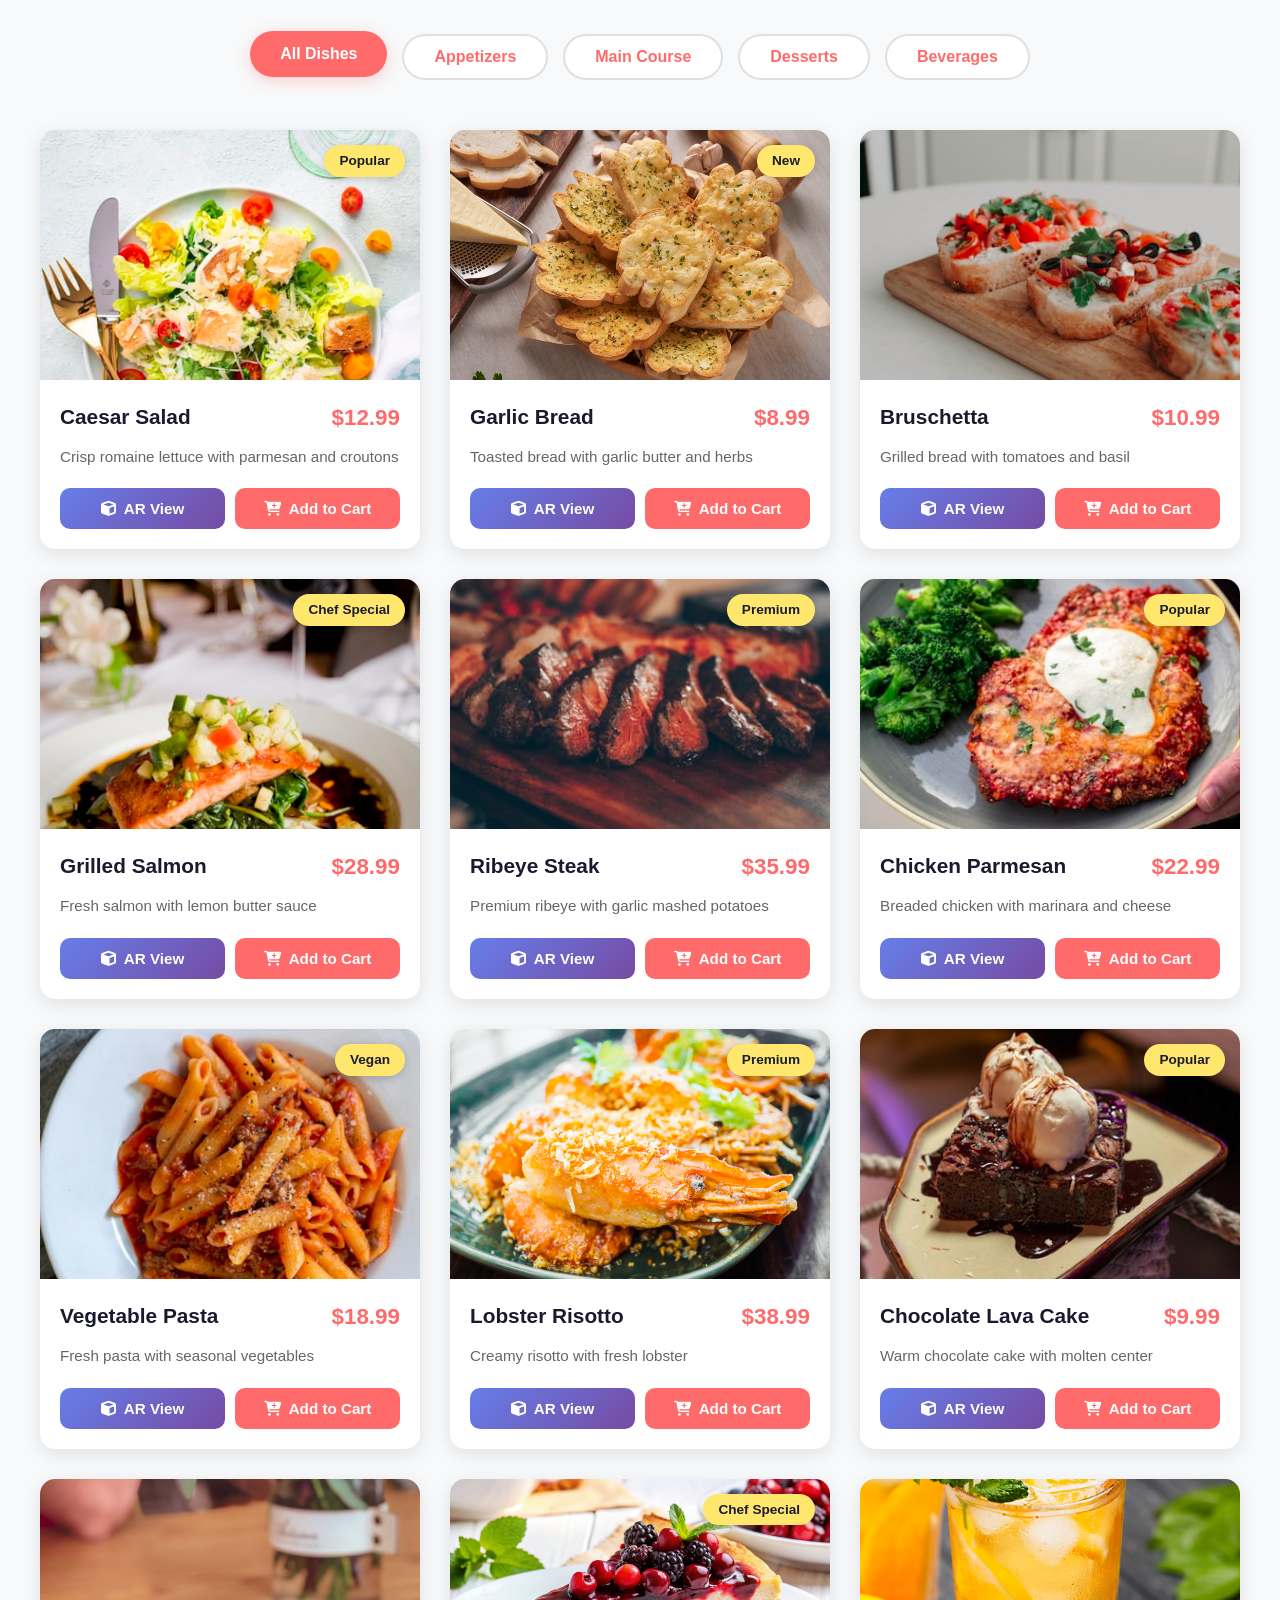
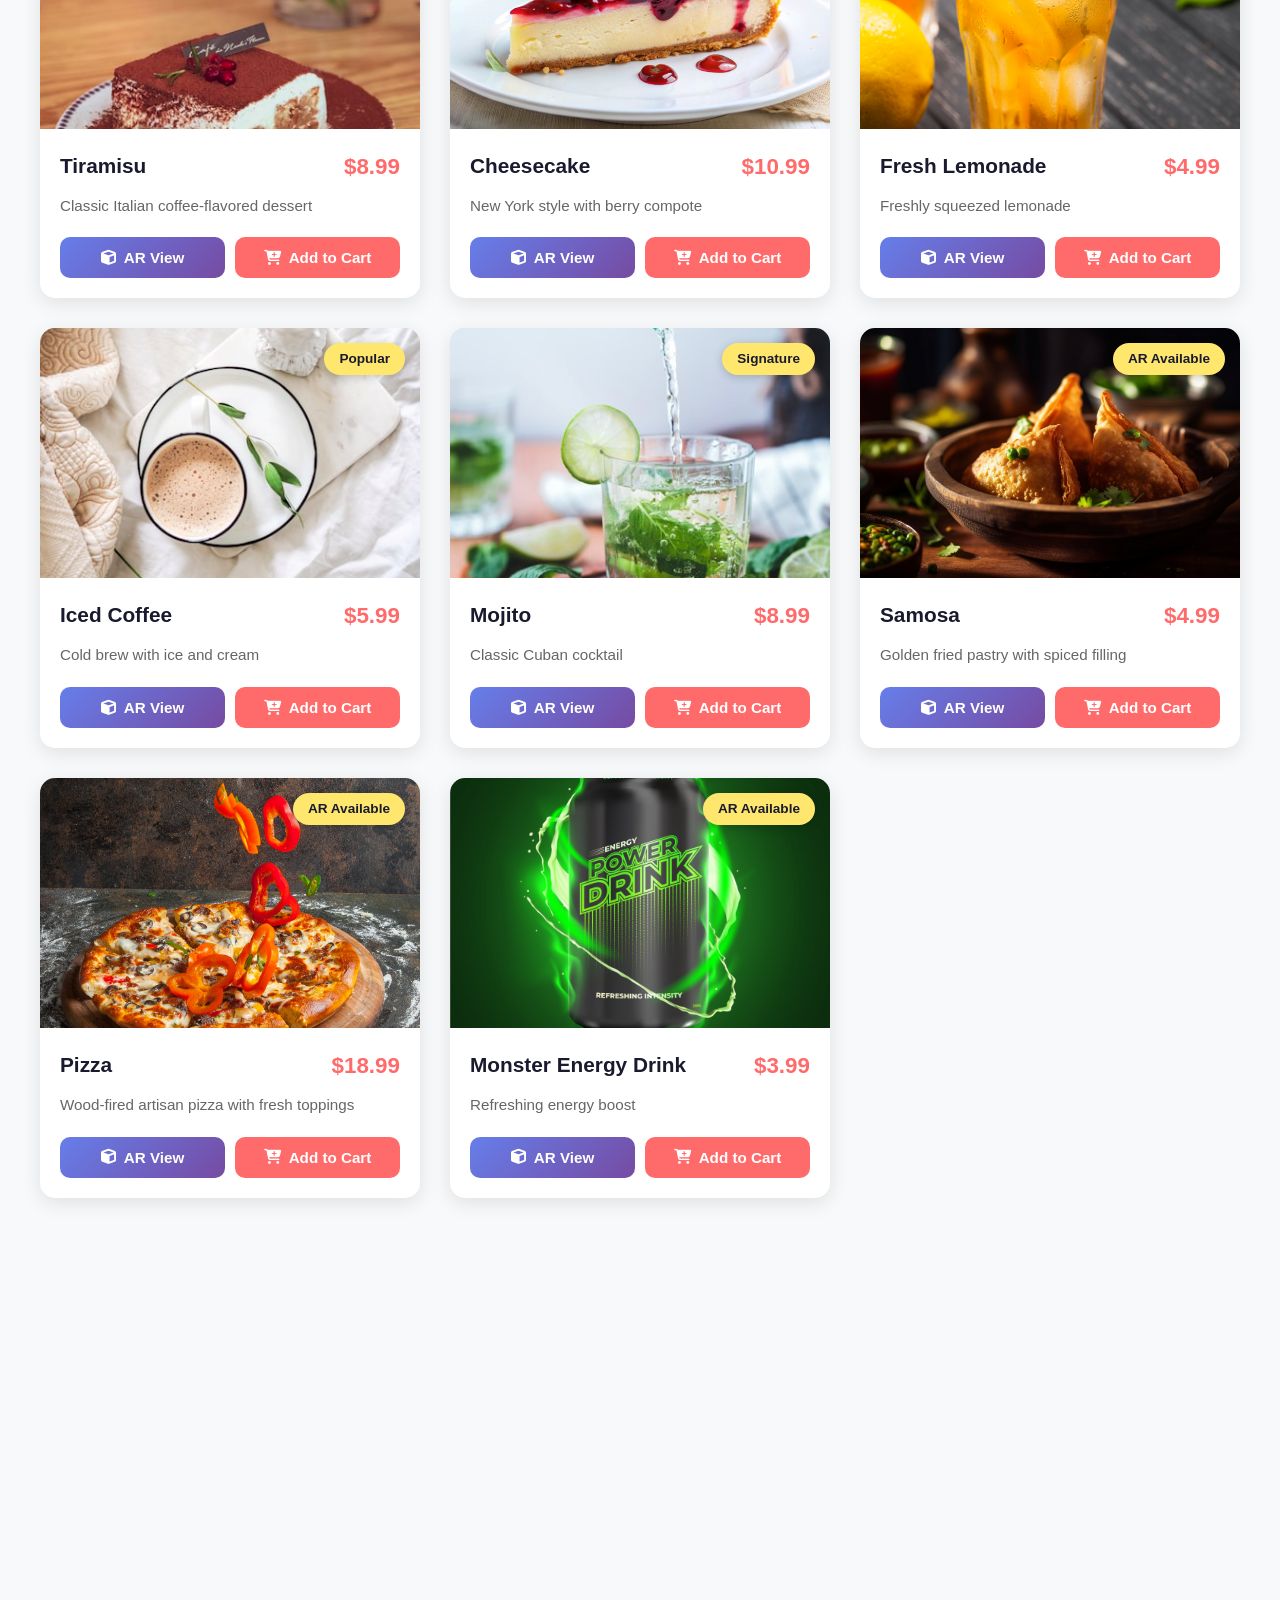
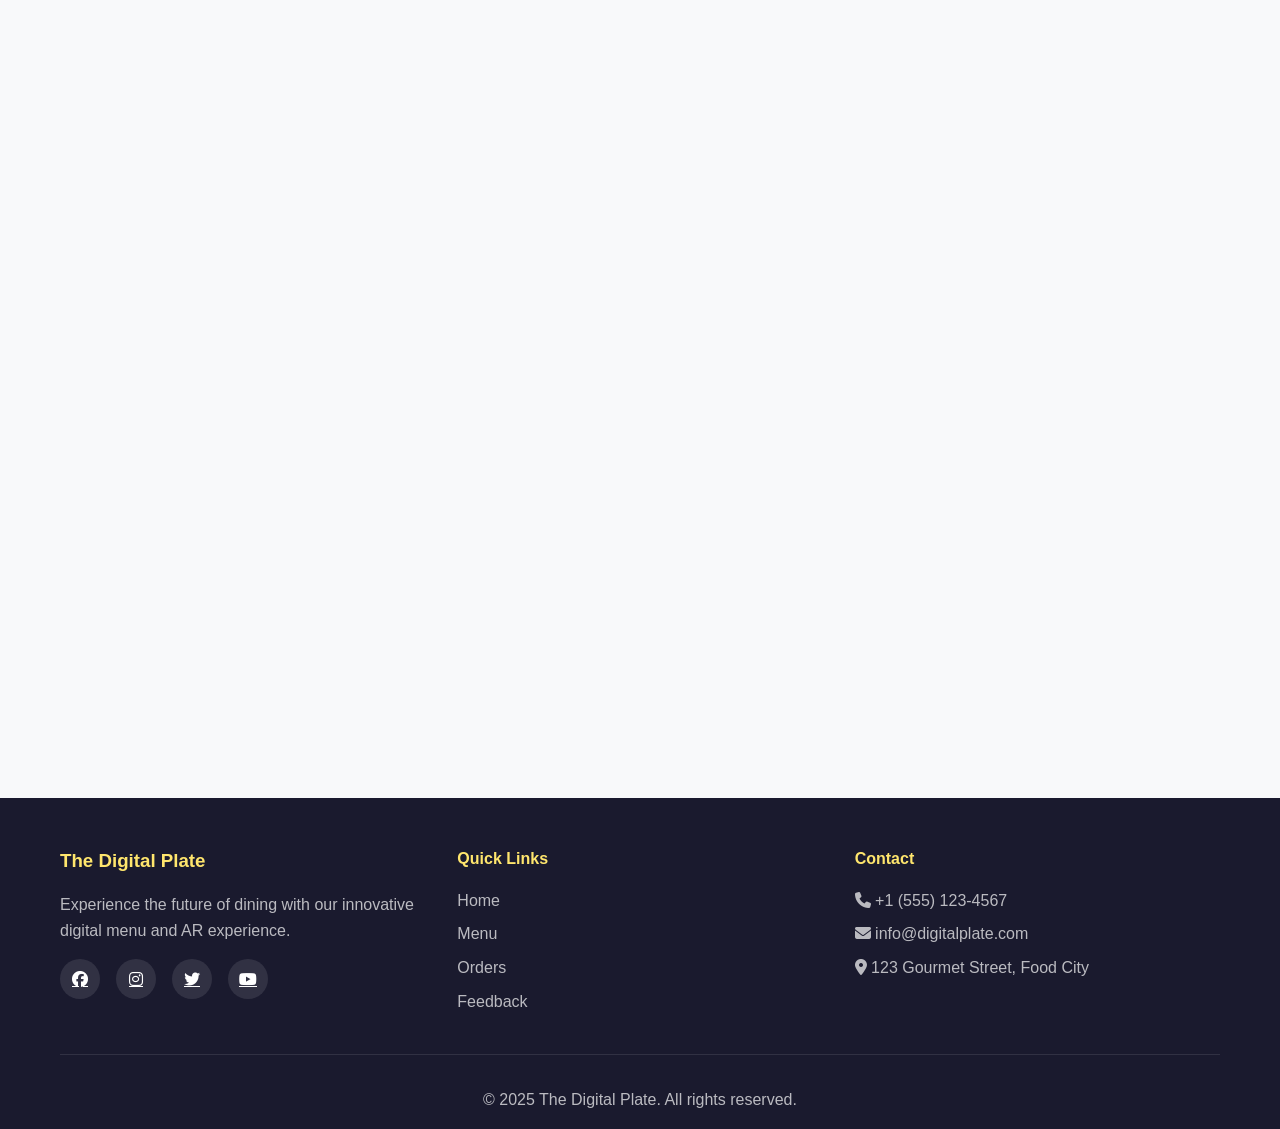
==== commit ab8e3b39: "Add attractive menu section with category filters, AR notification modal, and enhanced UI" ====
--- a/index.html
+++ b/index.html
@@ -133,15 +133,45 @@
 
     <!-- Menu Section -->
     <section id="menu" style="background: #f8f9fa; padding: 80px 20px; min-height: 100vh;">
-        <div style="max-width: 1200px; margin: 0 auto; text-align: center;">
-            <h2 style="color: #1a1a2e; font-size: 3rem; margin-bottom: 20px;">
-                Our Menu
-            </h2>
-            <p style="color: #666; font-size: 1.2rem; margin-bottom: 40px;">
-                Discover our exquisite collection of dishes
-            </p>
-            
-            <!-- Menu content will be added here -->
+        <div style="max-width: 1200px; margin: 0 auto;">
+            <!-- Header -->
+            <div style="text-align: center; margin-bottom: 50px;">
+                <h2 style="color: #1a1a2e; font-size: 3rem; margin-bottom: 20px; font-weight: 700;">
+                    Our Menu
+                </h2>
+                <p style="color: #666; font-size: 1.2rem; margin-bottom: 40px;">
+                    Discover our exquisite collection of dishes
+                </p>
+            </div>
+
+            <!-- Category Filter Buttons -->
+            <div style="display: flex; justify-content: center; flex-wrap: wrap; gap: 15px; margin-bottom: 50px;">
+                <button class="category-btn active" data-category="all" 
+                    style="padding: 12px 30px; background: #ff6b6b; color: white; border: none; border-radius: 30px; font-size: 1rem; font-weight: 600; cursor: pointer; transition: all 0.3s ease; box-shadow: 0 4px 15px rgba(255, 107, 107, 0.3);">
+                    All Dishes
+                </button>
+                <button class="category-btn" data-category="appetizers" 
+                    style="padding: 12px 30px; background: white; color: #1a1a2e; border: 2px solid #e0e0e0; border-radius: 30px; font-size: 1rem; font-weight: 600; cursor: pointer; transition: all 0.3s ease;">
+                    Appetizers
+                </button>
+                <button class="category-btn" data-category="main" 
+                    style="padding: 12px 30px; background: white; color: #1a1a2e; border: 2px solid #e0e0e0; border-radius: 30px; font-size: 1rem; font-weight: 600; cursor: pointer; transition: all 0.3s ease;">
+                    Main Course
+                </button>
+                <button class="category-btn" data-category="desserts" 
+                    style="padding: 12px 30px; background: white; color: #1a1a2e; border: 2px solid #e0e0e0; border-radius: 30px; font-size: 1rem; font-weight: 600; cursor: pointer; transition: all 0.3s ease;">
+                    Desserts
+                </button>
+                <button class="category-btn" data-category="beverages" 
+                    style="padding: 12px 30px; background: white; color: #1a1a2e; border: 2px solid #e0e0e0; border-radius: 30px; font-size: 1rem; font-weight: 600; cursor: pointer; transition: all 0.3s ease;">
+                    Beverages
+                </button>
+            </div>
+
+            <!-- Menu Items Grid -->
+            <div id="menuGrid" style="display: grid; grid-template-columns: repeat(auto-fill, minmax(300px, 1fr)); gap: 30px;">
+                <!-- Menu items will be dynamically added here by JavaScript -->
+            </div>
         </div>
     </section>
 
@@ -350,7 +380,62 @@
         </div>
     </div>
 
+    <!-- AR Feature Notification Modal -->
+    <div id="arNotificationModal" style="display: none; position: fixed; top: 0; left: 0; width: 100%; height: 100%; background: rgba(0,0,0,0.7); z-index: 10000; justify-content: center; align-items: center;">
+        <div style="background: white; padding: 40px; border-radius: 20px; max-width: 500px; margin: 20px; text-align: center; box-shadow: 0 10px 50px rgba(0,0,0,0.3); animation: slideIn 0.3s ease;">
+            <div style="font-size: 4rem; margin-bottom: 20px;">🚀</div>
+            <h2 style="color: #1a1a2e; font-size: 2rem; margin-bottom: 15px;">AR Feature Coming Soon!</h2>
+            <p style="color: #666; font-size: 1.1rem; line-height: 1.6; margin-bottom: 25px;">
+                AR feature is available only for <strong>special dishes</strong> (Samosa, Pizza, Monster Energy). We're working hard to bring this amazing experience to all our dishes!
+            </p>
+            <button onclick="closeARNotification()" style="padding: 15px 40px; background: #ff6b6b; color: white; border: none; border-radius: 30px; font-size: 1.1rem; font-weight: 600; cursor: pointer; transition: all 0.3s ease;">
+                Got it!
+            </button>
+        </div>
+    </div>
+
     <script src="script.js"></script>
+    
+    <style>
+        /* Menu category button hover effects */
+        .category-btn:hover {
+            transform: translateY(-2px);
+            box-shadow: 0 5px 20px rgba(0,0,0,0.15) !important;
+        }
+        
+        .category-btn.active {
+            background: #ff6b6b !important;
+            color: white !important;
+            border-color: #ff6b6b !important;
+            box-shadow: 0 4px 15px rgba(255, 107, 107, 0.3) !important;
+        }
+        
+        /* AR Notification Modal Animation */
+        @keyframes slideIn {
+            from {
+                opacity: 0;
+                transform: translateY(-50px) scale(0.9);
+            }
+            to {
+                opacity: 1;
+                transform: translateY(0) scale(1);
+            }
+        }
+        
+        /* Responsive grid for mobile */
+        @media (max-width: 768px) {
+            #menuGrid {
+                grid-template-columns: 1fr !important;
+            }
+        }
+        
+        @media (max-width: 480px) {
+            .category-btn {
+                padding: 10px 20px !important;
+                font-size: 0.9rem !important;
+            }
+        }
+    </style>
 </body>
 </html>
 
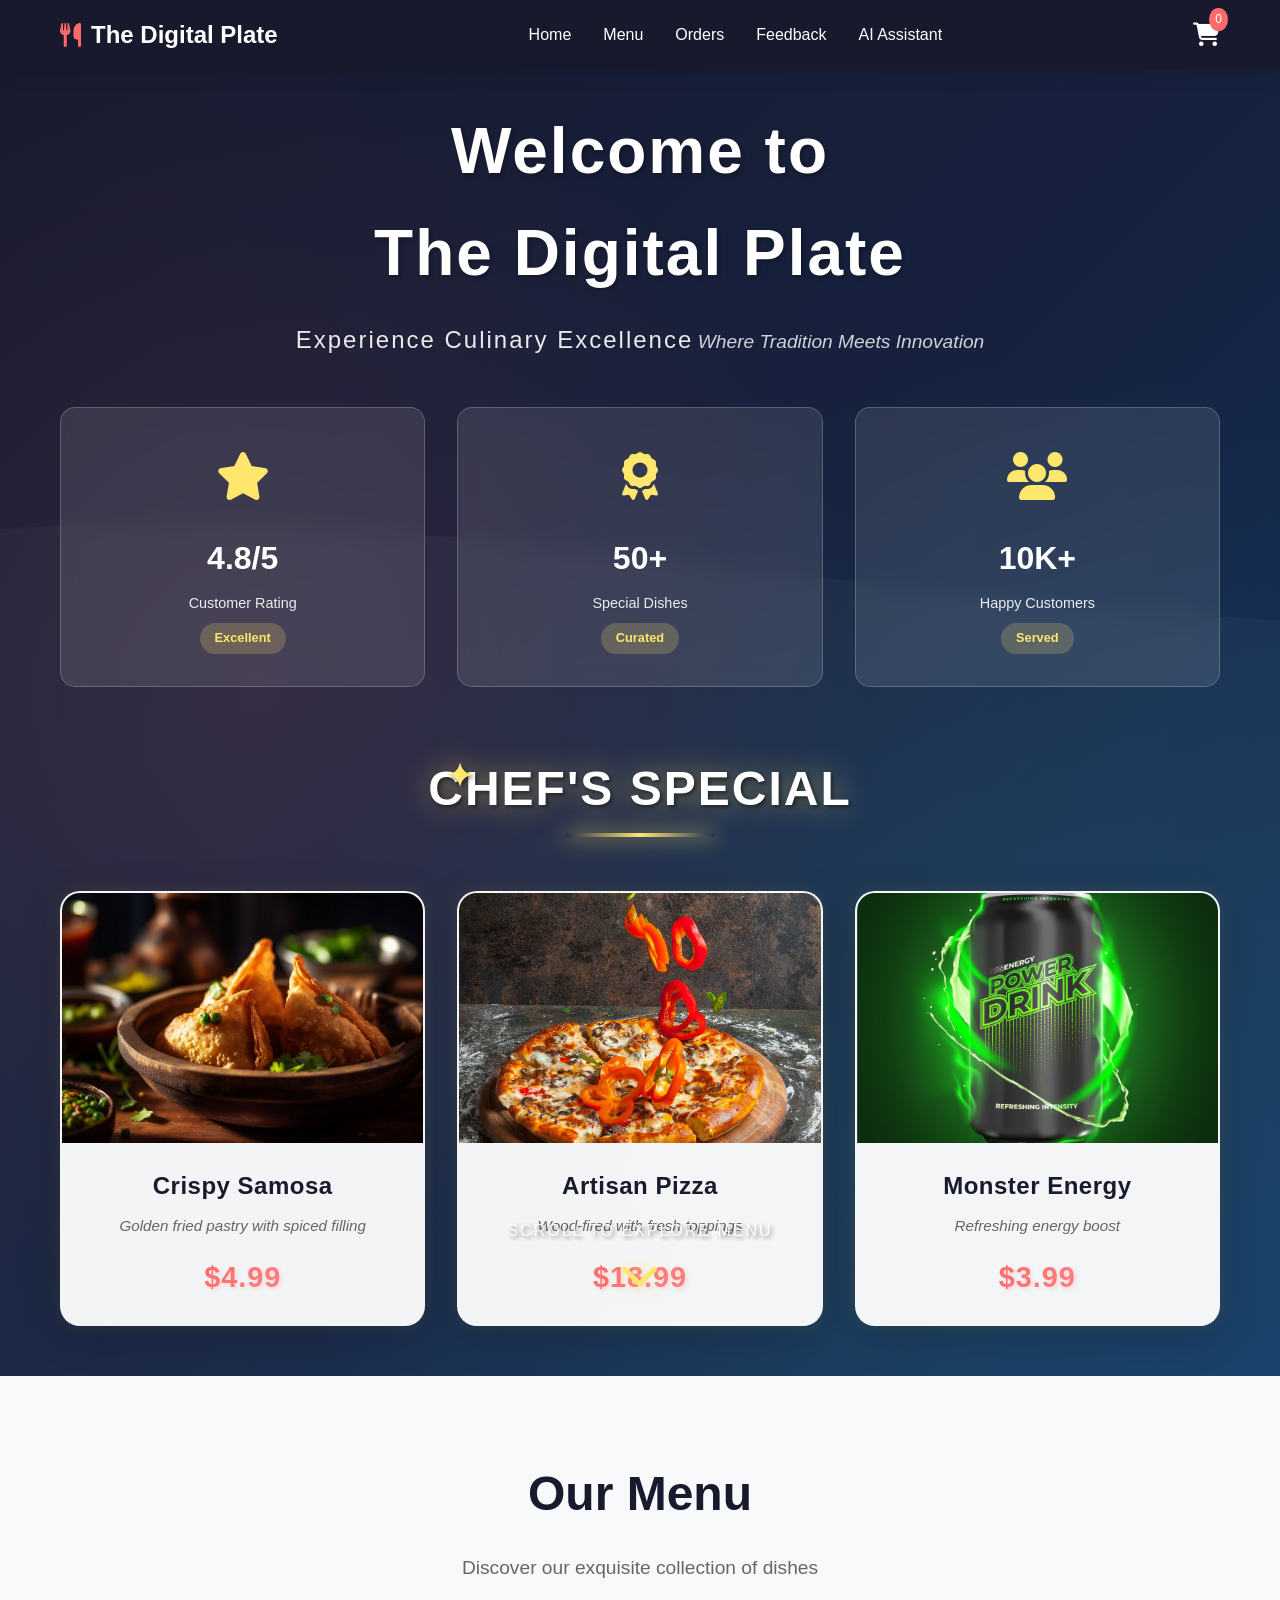
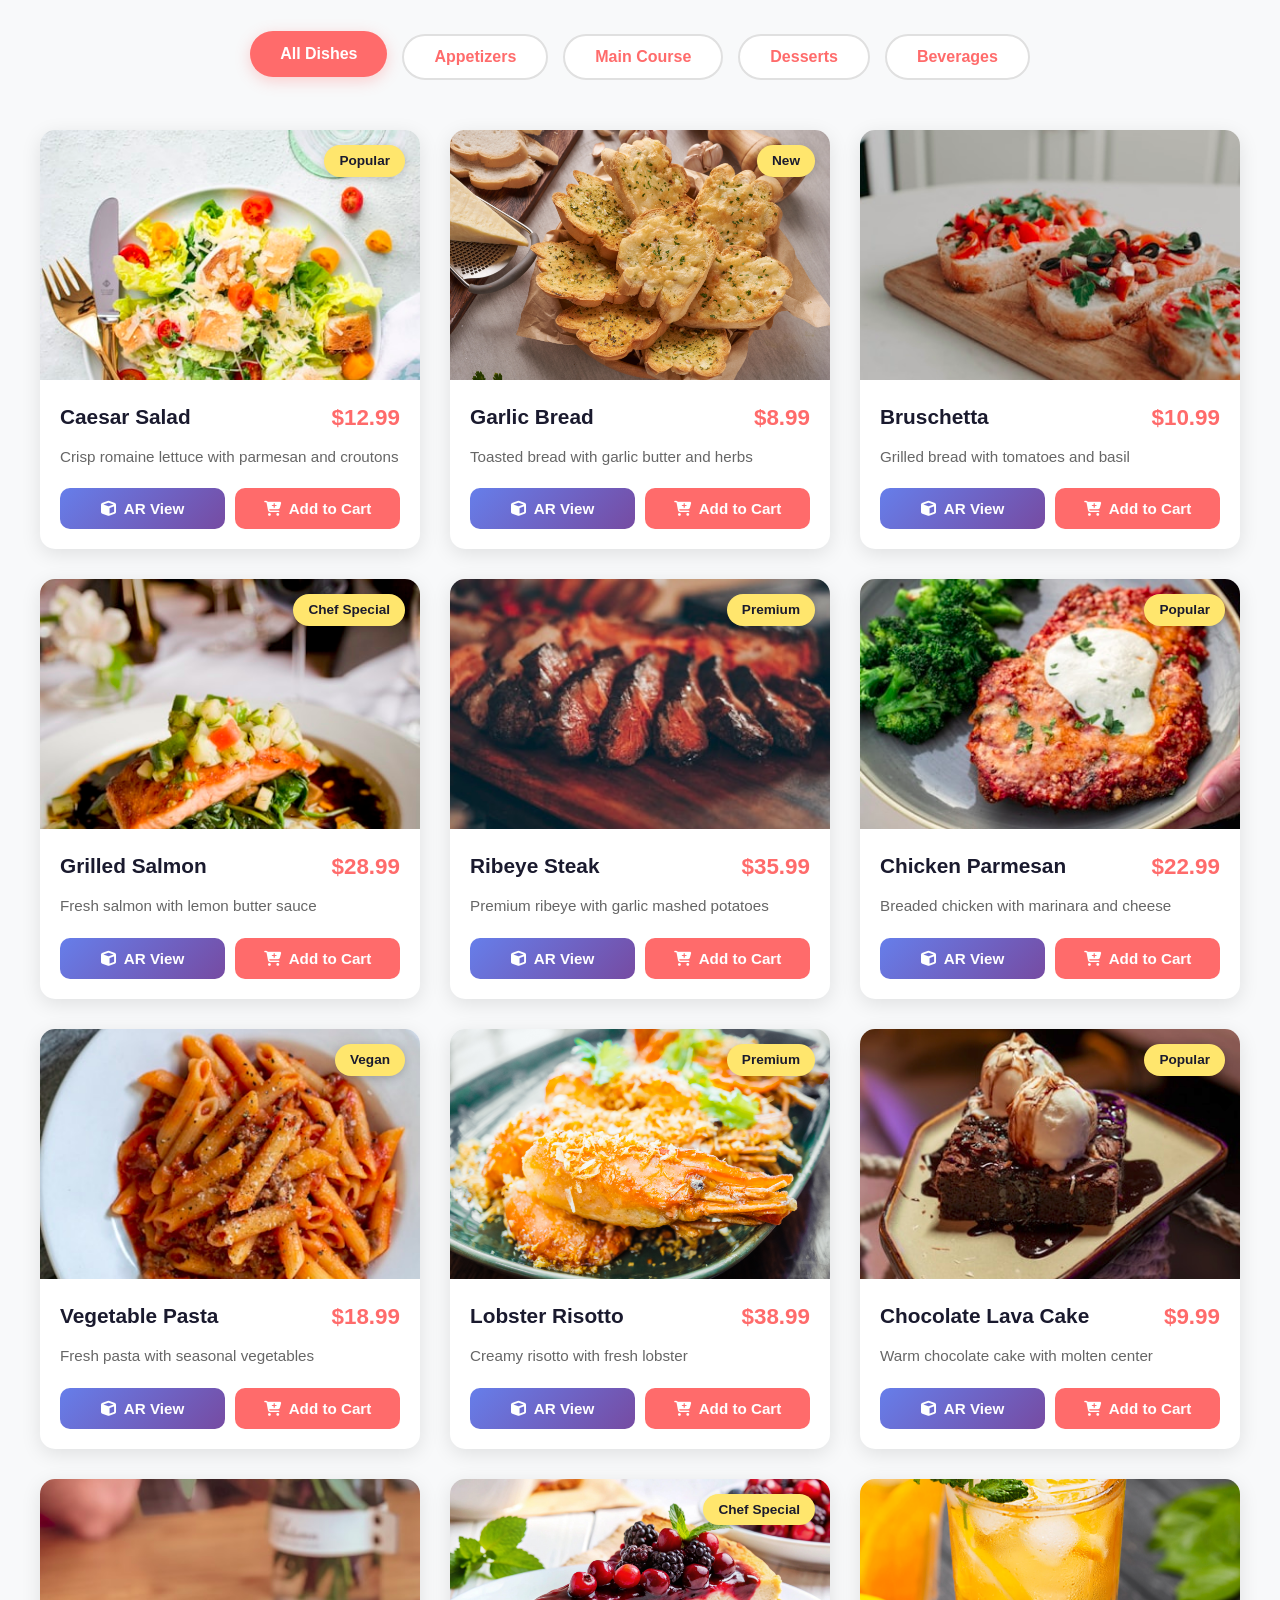
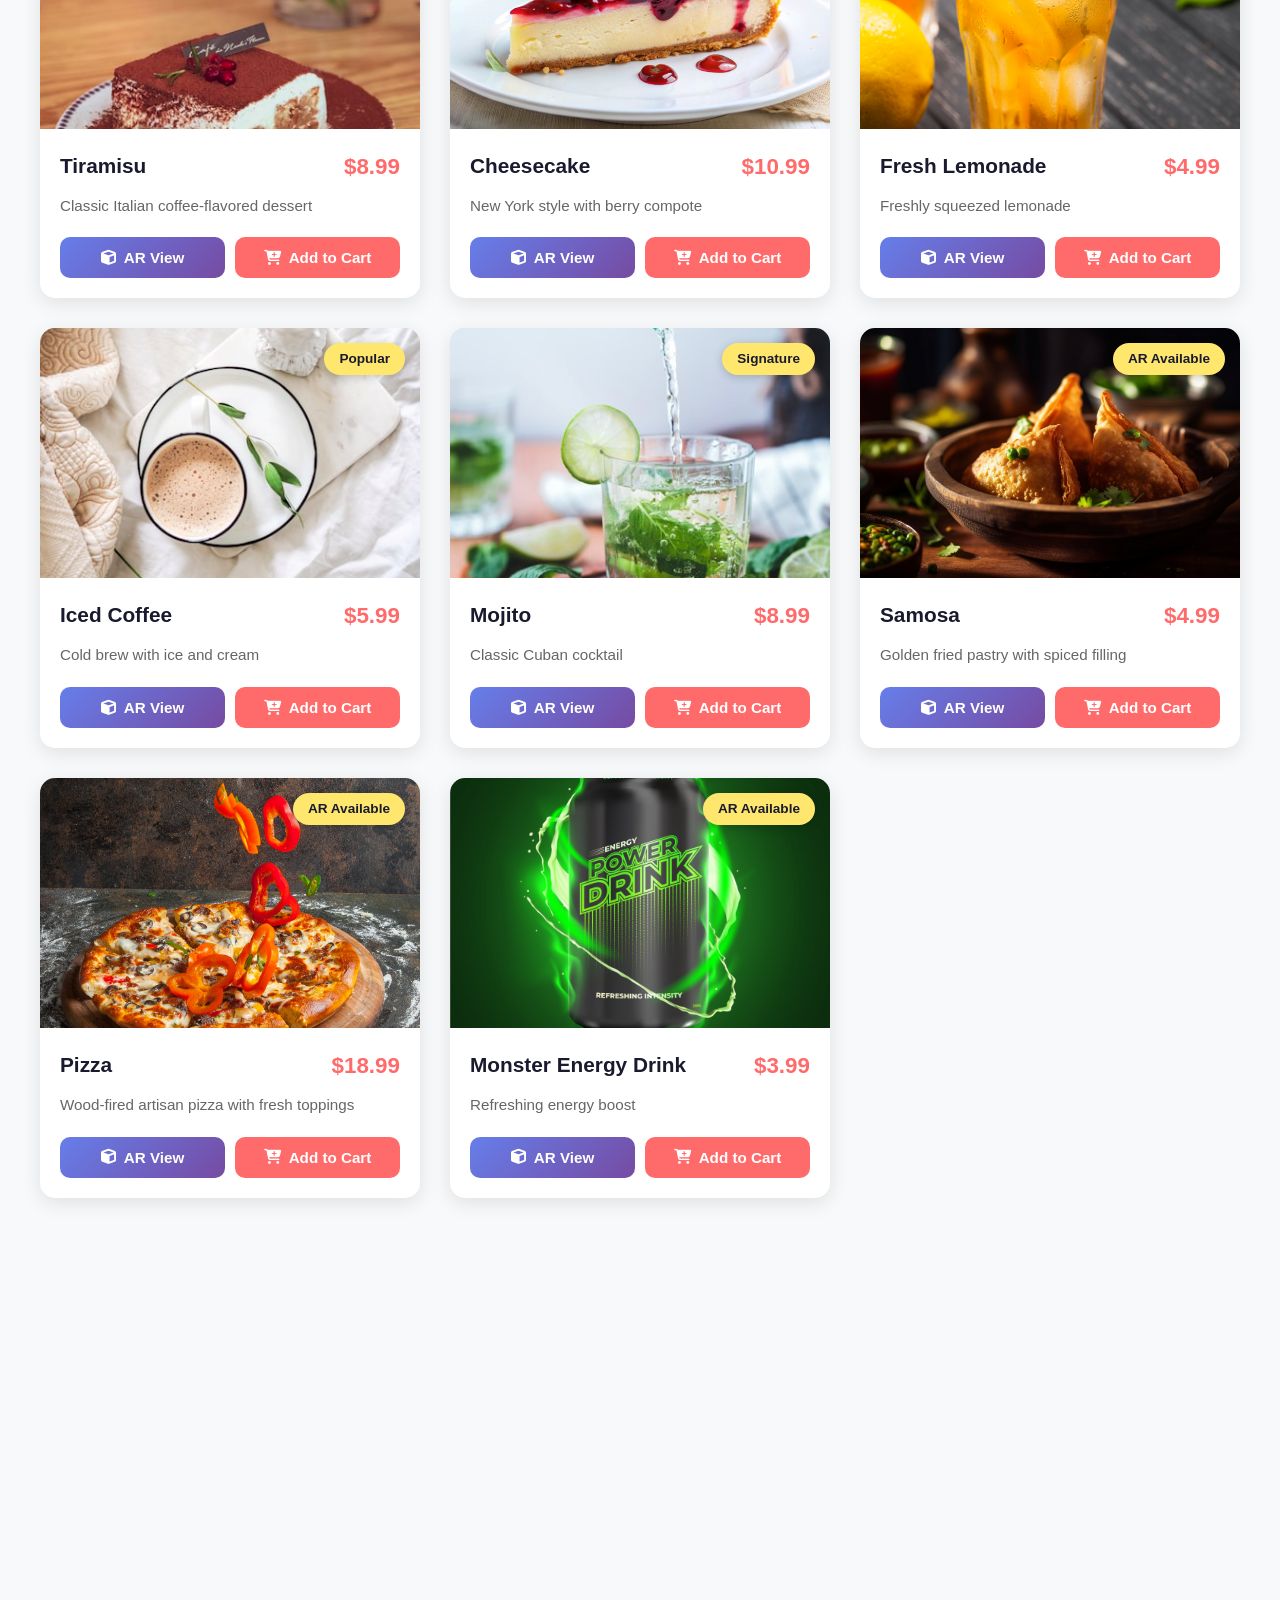
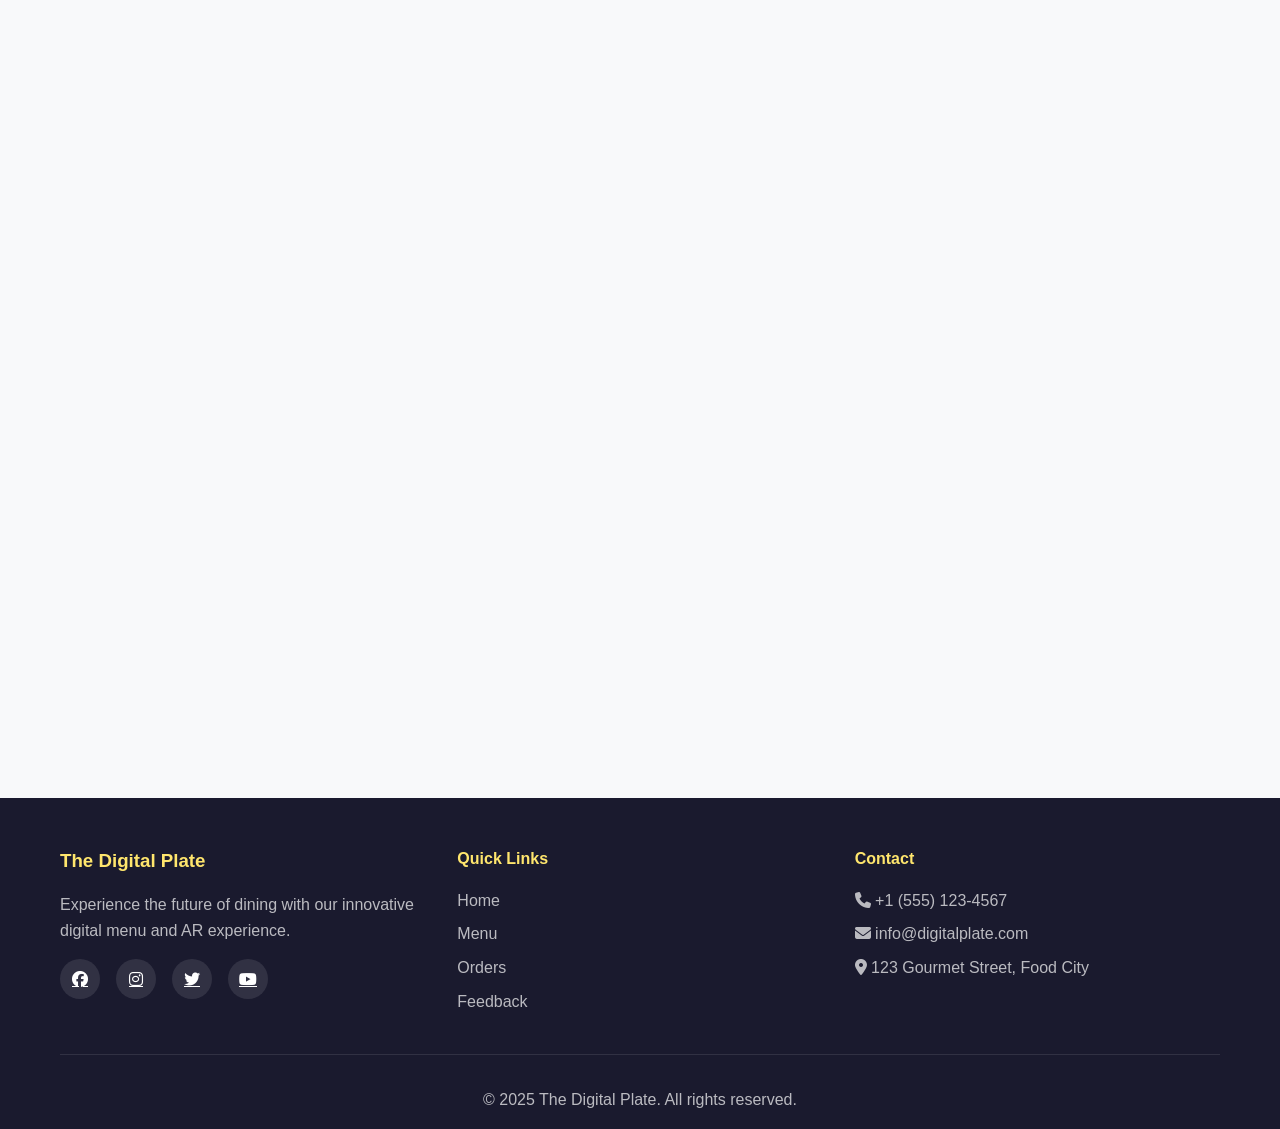
==== commit 7657328f: "Fix menu rendering: Use static HTML instead of JavaScript to prevent white screen" ====
--- a/index.html
+++ b/index.html
@@ -168,9 +168,147 @@
                 </button>
             </div>
 
-            <!-- Menu Items Grid -->
+            <!-- Menu Items Grid - STATIC HTML (NO JAVASCRIPT) -->
             <div id="menuGrid" style="display: grid; grid-template-columns: repeat(auto-fill, minmax(300px, 1fr)); gap: 30px;">
-                <!-- Menu items will be dynamically added here by JavaScript -->
+                
+                <!-- Menu Item 1: Caesar Salad -->
+                <div class="menu-item" data-category="appetizers" style="background: white; border-radius: 15px; overflow: hidden; box-shadow: 0 5px 20px rgba(0,0,0,0.1);">
+                    <div style="position: relative; height: 250px; overflow: hidden; background: #e0e0e0;">
+                        <img src="images/Caesar_Salad.png" alt="Caesar Salad" style="width: 100%; height: 100%; object-fit: cover;">
+                        <span style="position: absolute; top: 15px; right: 15px; background: #ffe66d; color: #1a1a2e; padding: 5px 15px; border-radius: 20px; font-size: 0.85rem; font-weight: 600;">Popular</span>
+                    </div>
+                    <div style="padding: 20px;">
+                        <div style="display: flex; justify-content: space-between; align-items: flex-start; margin-bottom: 10px;">
+                            <h3 style="color: #1a1a2e; font-size: 1.3rem; font-weight: 600; margin: 0;">Caesar Salad</h3>
+                            <span style="color: #ff6b6b; font-size: 1.4rem; font-weight: 700;">$12.99</span>
+                        </div>
+                        <p style="color: #666; font-size: 0.95rem; line-height: 1.5; margin-bottom: 20px;">Crisp romaine lettuce with parmesan and croutons</p>
+                        <div style="display: flex; gap: 10px;">
+                            <button onclick="showARNotification()" style="flex: 1; padding: 12px; background: linear-gradient(135deg, #667eea 0%, #764ba2 100%); color: white; border: none; border-radius: 10px; font-size: 0.95rem; font-weight: 600; cursor: pointer;">
+                                <i class="fas fa-cube"></i> AR View
+                            </button>
+                            <button onclick="addToCart(1)" style="flex: 1; padding: 12px; background: #ff6b6b; color: white; border: none; border-radius: 10px; font-size: 0.95rem; font-weight: 600; cursor: pointer;">
+                                <i class="fas fa-cart-plus"></i> Add
+                            </button>
+                        </div>
+                    </div>
+                </div>
+
+                <!-- Menu Item 2: Samosa (AR Available) -->
+                <div class="menu-item" data-category="appetizers" style="background: white; border-radius: 15px; overflow: hidden; box-shadow: 0 5px 20px rgba(0,0,0,0.1);">
+                    <div style="position: relative; height: 250px; overflow: hidden; background: #e0e0e0;">
+                        <img src="images/samosa.jpg" alt="Samosa" style="width: 100%; height: 100%; object-fit: cover;">
+                        <span style="position: absolute; top: 15px; right: 15px; background: #4ecdc4; color: white; padding: 5px 15px; border-radius: 20px; font-size: 0.85rem; font-weight: 600;">AR Available</span>
+                    </div>
+                    <div style="padding: 20px;">
+                        <div style="display: flex; justify-content: space-between; align-items: flex-start; margin-bottom: 10px;">
+                            <h3 style="color: #1a1a2e; font-size: 1.3rem; font-weight: 600; margin: 0;">Samosa</h3>
+                            <span style="color: #ff6b6b; font-size: 1.4rem; font-weight: 700;">$4.99</span>
+                        </div>
+                        <p style="color: #666; font-size: 0.95rem; line-height: 1.5; margin-bottom: 20px;">Golden fried pastry with spiced filling</p>
+                        <div style="display: flex; gap: 10px;">
+                            <button onclick="openARModal('Samosa')" style="flex: 1; padding: 12px; background: linear-gradient(135deg, #667eea 0%, #764ba2 100%); color: white; border: none; border-radius: 10px; font-size: 0.95rem; font-weight: 600; cursor: pointer;">
+                                <i class="fas fa-cube"></i> AR View
+                            </button>
+                            <button onclick="addToCart(15)" style="flex: 1; padding: 12px; background: #ff6b6b; color: white; border: none; border-radius: 10px; font-size: 0.95rem; font-weight: 600; cursor: pointer;">
+                                <i class="fas fa-cart-plus"></i> Add
+                            </button>
+                        </div>
+                    </div>
+                </div>
+
+                <!-- Menu Item 3: Pizza (AR Available) -->
+                <div class="menu-item" data-category="main" style="background: white; border-radius: 15px; overflow: hidden; box-shadow: 0 5px 20px rgba(0,0,0,0.1);">
+                    <div style="position: relative; height: 250px; overflow: hidden; background: #e0e0e0;">
+                        <img src="images/pizza.jpg" alt="Pizza" style="width: 100%; height: 100%; object-fit: cover;">
+                        <span style="position: absolute; top: 15px; right: 15px; background: #4ecdc4; color: white; padding: 5px 15px; border-radius: 20px; font-size: 0.85rem; font-weight: 600;">AR Available</span>
+                    </div>
+                    <div style="padding: 20px;">
+                        <div style="display: flex; justify-content: space-between; align-items: flex-start; margin-bottom: 10px;">
+                            <h3 style="color: #1a1a2e; font-size: 1.3rem; font-weight: 600; margin: 0;">Artisan Pizza</h3>
+                            <span style="color: #ff6b6b; font-size: 1.4rem; font-weight: 700;">$18.99</span>
+                        </div>
+                        <p style="color: #666; font-size: 0.95rem; line-height: 1.5; margin-bottom: 20px;">Wood-fired pizza with fresh toppings</p>
+                        <div style="display: flex; gap: 10px;">
+                            <button onclick="openARModal('Pizza')" style="flex: 1; padding: 12px; background: linear-gradient(135deg, #667eea 0%, #764ba2 100%); color: white; border: none; border-radius: 10px; font-size: 0.95rem; font-weight: 600; cursor: pointer;">
+                                <i class="fas fa-cube"></i> AR View
+                            </button>
+                            <button onclick="addToCart(16)" style="flex: 1; padding: 12px; background: #ff6b6b; color: white; border: none; border-radius: 10px; font-size: 0.95rem; font-weight: 600; cursor: pointer;">
+                                <i class="fas fa-cart-plus"></i> Add
+                            </button>
+                        </div>
+                    </div>
+                </div>
+
+                <!-- Menu Item 4: Grilled Salmon -->
+                <div class="menu-item" data-category="main" style="background: white; border-radius: 15px; overflow: hidden; box-shadow: 0 5px 20px rgba(0,0,0,0.1);">
+                    <div style="position: relative; height: 250px; overflow: hidden; background: #e0e0e0;">
+                        <img src="images/Grilled_Salmon.png" alt="Grilled Salmon" style="width: 100%; height: 100%; object-fit: cover;">
+                        <span style="position: absolute; top: 15px; right: 15px; background: #ffe66d; color: #1a1a2e; padding: 5px 15px; border-radius: 20px; font-size: 0.85rem; font-weight: 600;">Chef Special</span>
+                    </div>
+                    <div style="padding: 20px;">
+                        <div style="display: flex; justify-content: space-between; align-items: flex-start; margin-bottom: 10px;">
+                            <h3 style="color: #1a1a2e; font-size: 1.3rem; font-weight: 600; margin: 0;">Grilled Salmon</h3>
+                            <span style="color: #ff6b6b; font-size: 1.4rem; font-weight: 700;">$28.99</span>
+                        </div>
+                        <p style="color: #666; font-size: 0.95rem; line-height: 1.5; margin-bottom: 20px;">Fresh salmon with lemon butter sauce</p>
+                        <div style="display: flex; gap: 10px;">
+                            <button onclick="showARNotification()" style="flex: 1; padding: 12px; background: linear-gradient(135deg, #667eea 0%, #764ba2 100%); color: white; border: none; border-radius: 10px; font-size: 0.95rem; font-weight: 600; cursor: pointer;">
+                                <i class="fas fa-cube"></i> AR View
+                            </button>
+                            <button onclick="addToCart(4)" style="flex: 1; padding: 12px; background: #ff6b6b; color: white; border: none; border-radius: 10px; font-size: 0.95rem; font-weight: 600; cursor: pointer;">
+                                <i class="fas fa-cart-plus"></i> Add
+                            </button>
+                        </div>
+                    </div>
+                </div>
+
+                <!-- Menu Item 5: Chocolate Lava Cake -->
+                <div class="menu-item" data-category="desserts" style="background: white; border-radius: 15px; overflow: hidden; box-shadow: 0 5px 20px rgba(0,0,0,0.1);">
+                    <div style="position: relative; height: 250px; overflow: hidden; background: #e0e0e0;">
+                        <img src="images/Chocolate_Lava_Cake.png" alt="Chocolate Lava Cake" style="width: 100%; height: 100%; object-fit: cover;">
+                        <span style="position: absolute; top: 15px; right: 15px; background: #ffe66d; color: #1a1a2e; padding: 5px 15px; border-radius: 20px; font-size: 0.85rem; font-weight: 600;">Popular</span>
+                    </div>
+                    <div style="padding: 20px;">
+                        <div style="display: flex; justify-content: space-between; align-items: flex-start; margin-bottom: 10px;">
+                            <h3 style="color: #1a1a2e; font-size: 1.3rem; font-weight: 600; margin: 0;">Chocolate Lava Cake</h3>
+                            <span style="color: #ff6b6b; font-size: 1.4rem; font-weight: 700;">$9.99</span>
+                        </div>
+                        <p style="color: #666; font-size: 0.95rem; line-height: 1.5; margin-bottom: 20px;">Warm chocolate cake with molten center</p>
+                        <div style="display: flex; gap: 10px;">
+                            <button onclick="showARNotification()" style="flex: 1; padding: 12px; background: linear-gradient(135deg, #667eea 0%, #764ba2 100%); color: white; border: none; border-radius: 10px; font-size: 0.95rem; font-weight: 600; cursor: pointer;">
+                                <i class="fas fa-cube"></i> AR View
+                            </button>
+                            <button onclick="addToCart(9)" style="flex: 1; padding: 12px; background: #ff6b6b; color: white; border: none; border-radius: 10px; font-size: 0.95rem; font-weight: 600; cursor: pointer;">
+                                <i class="fas fa-cart-plus"></i> Add
+                            </button>
+                        </div>
+                    </div>
+                </div>
+
+                <!-- Menu Item 6: Monster Energy (AR Available) -->
+                <div class="menu-item" data-category="beverages" style="background: white; border-radius: 15px; overflow: hidden; box-shadow: 0 5px 20px rgba(0,0,0,0.1);">
+                    <div style="position: relative; height: 250px; overflow: hidden; background: #e0e0e0;">
+                        <img src="images/Monster_Energy_Drink.jpg" alt="Monster Energy" style="width: 100%; height: 100%; object-fit: cover;">
+                        <span style="position: absolute; top: 15px; right: 15px; background: #4ecdc4; color: white; padding: 5px 15px; border-radius: 20px; font-size: 0.85rem; font-weight: 600;">AR Available</span>
+                    </div>
+                    <div style="padding: 20px;">
+                        <div style="display: flex; justify-content: space-between; align-items: flex-start; margin-bottom: 10px;">
+                            <h3 style="color: #1a1a2e; font-size: 1.3rem; font-weight: 600; margin: 0;">Monster Energy</h3>
+                            <span style="color: #ff6b6b; font-size: 1.4rem; font-weight: 700;">$3.99</span>
+                        </div>
+                        <p style="color: #666; font-size: 0.95rem; line-height: 1.5; margin-bottom: 20px;">Refreshing energy boost</p>
+                        <div style="display: flex; gap: 10px;">
+                            <button onclick="openARModal('Monster Energy Drink')" style="flex: 1; padding: 12px; background: linear-gradient(135deg, #667eea 0%, #764ba2 100%); color: white; border: none; border-radius: 10px; font-size: 0.95rem; font-weight: 600; cursor: pointer;">
+                                <i class="fas fa-cube"></i> AR View
+                            </button>
+                            <button onclick="addToCart(17)" style="flex: 1; padding: 12px; background: #ff6b6b; color: white; border: none; border-radius: 10px; font-size: 0.95rem; font-weight: 600; cursor: pointer;">
+                                <i class="fas fa-cart-plus"></i> Add
+                            </button>
+                        </div>
+                    </div>
+                </div>
+
             </div>
         </div>
     </section>
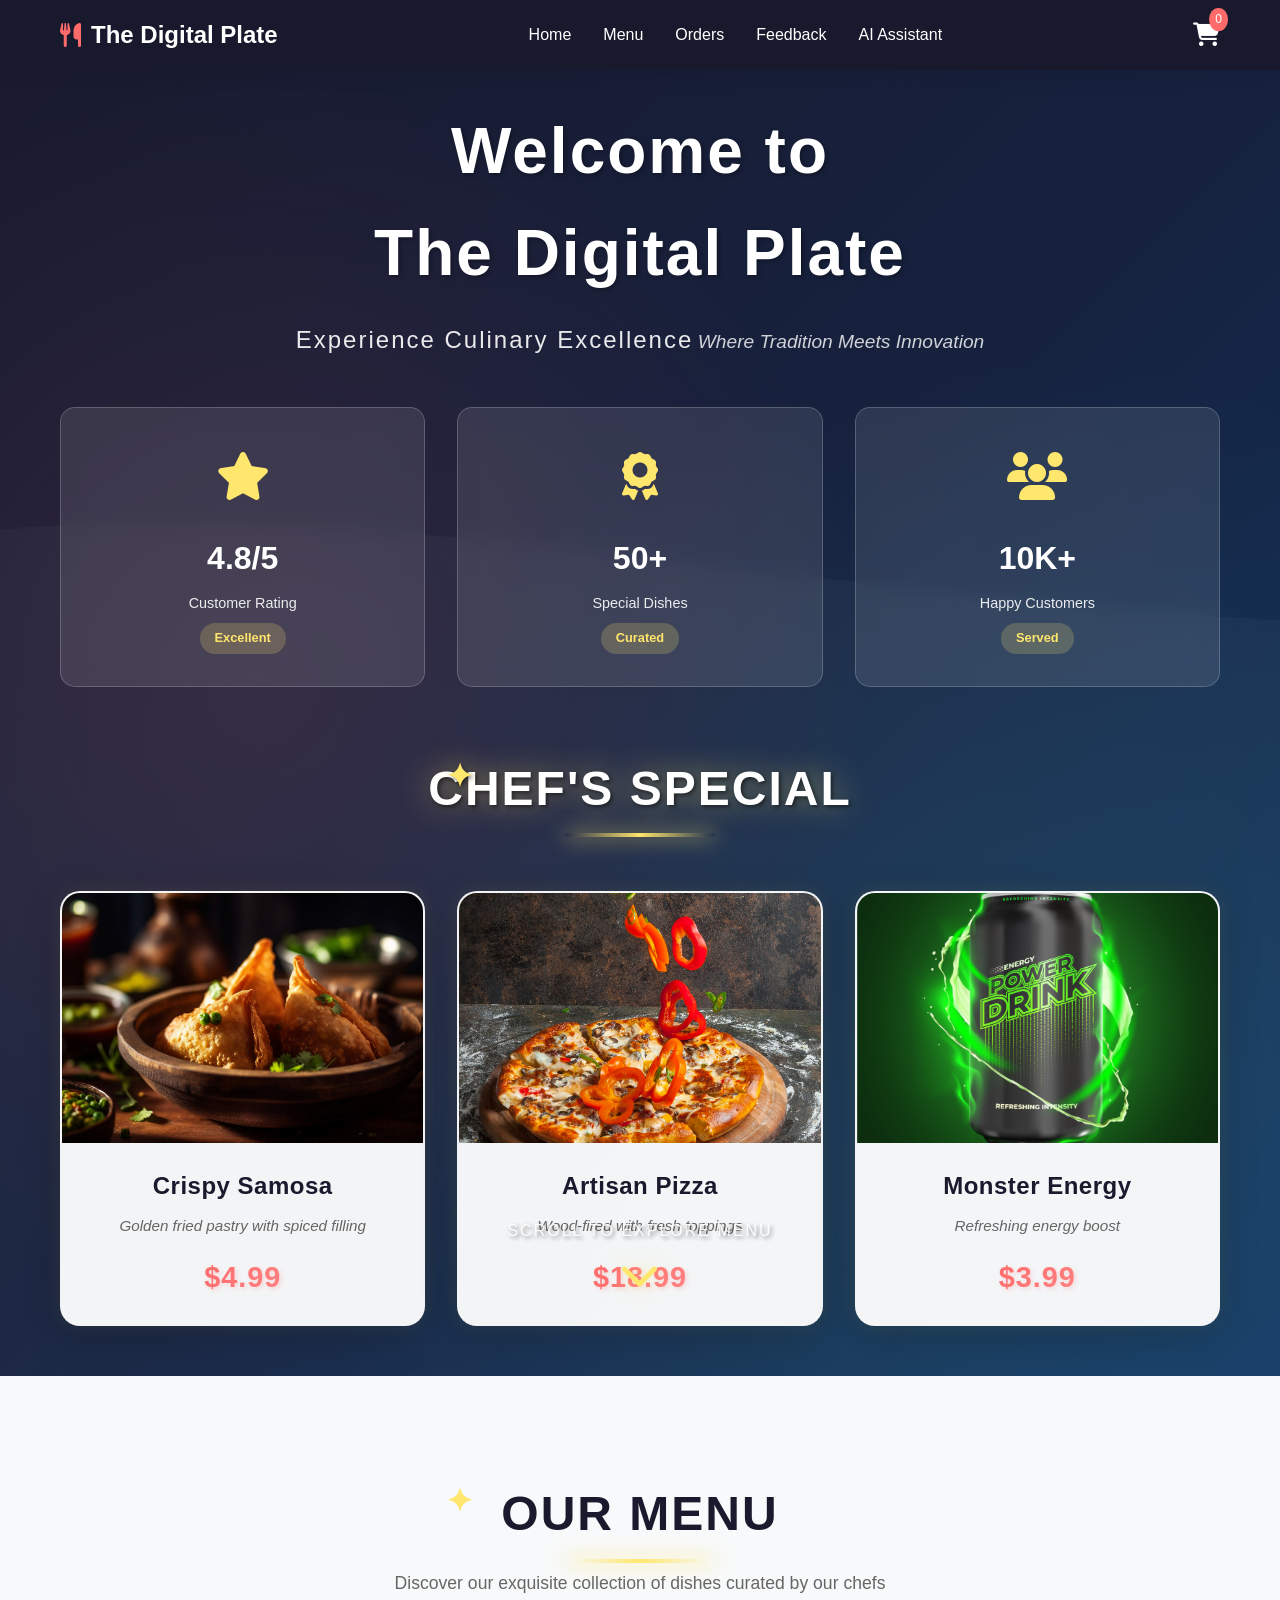
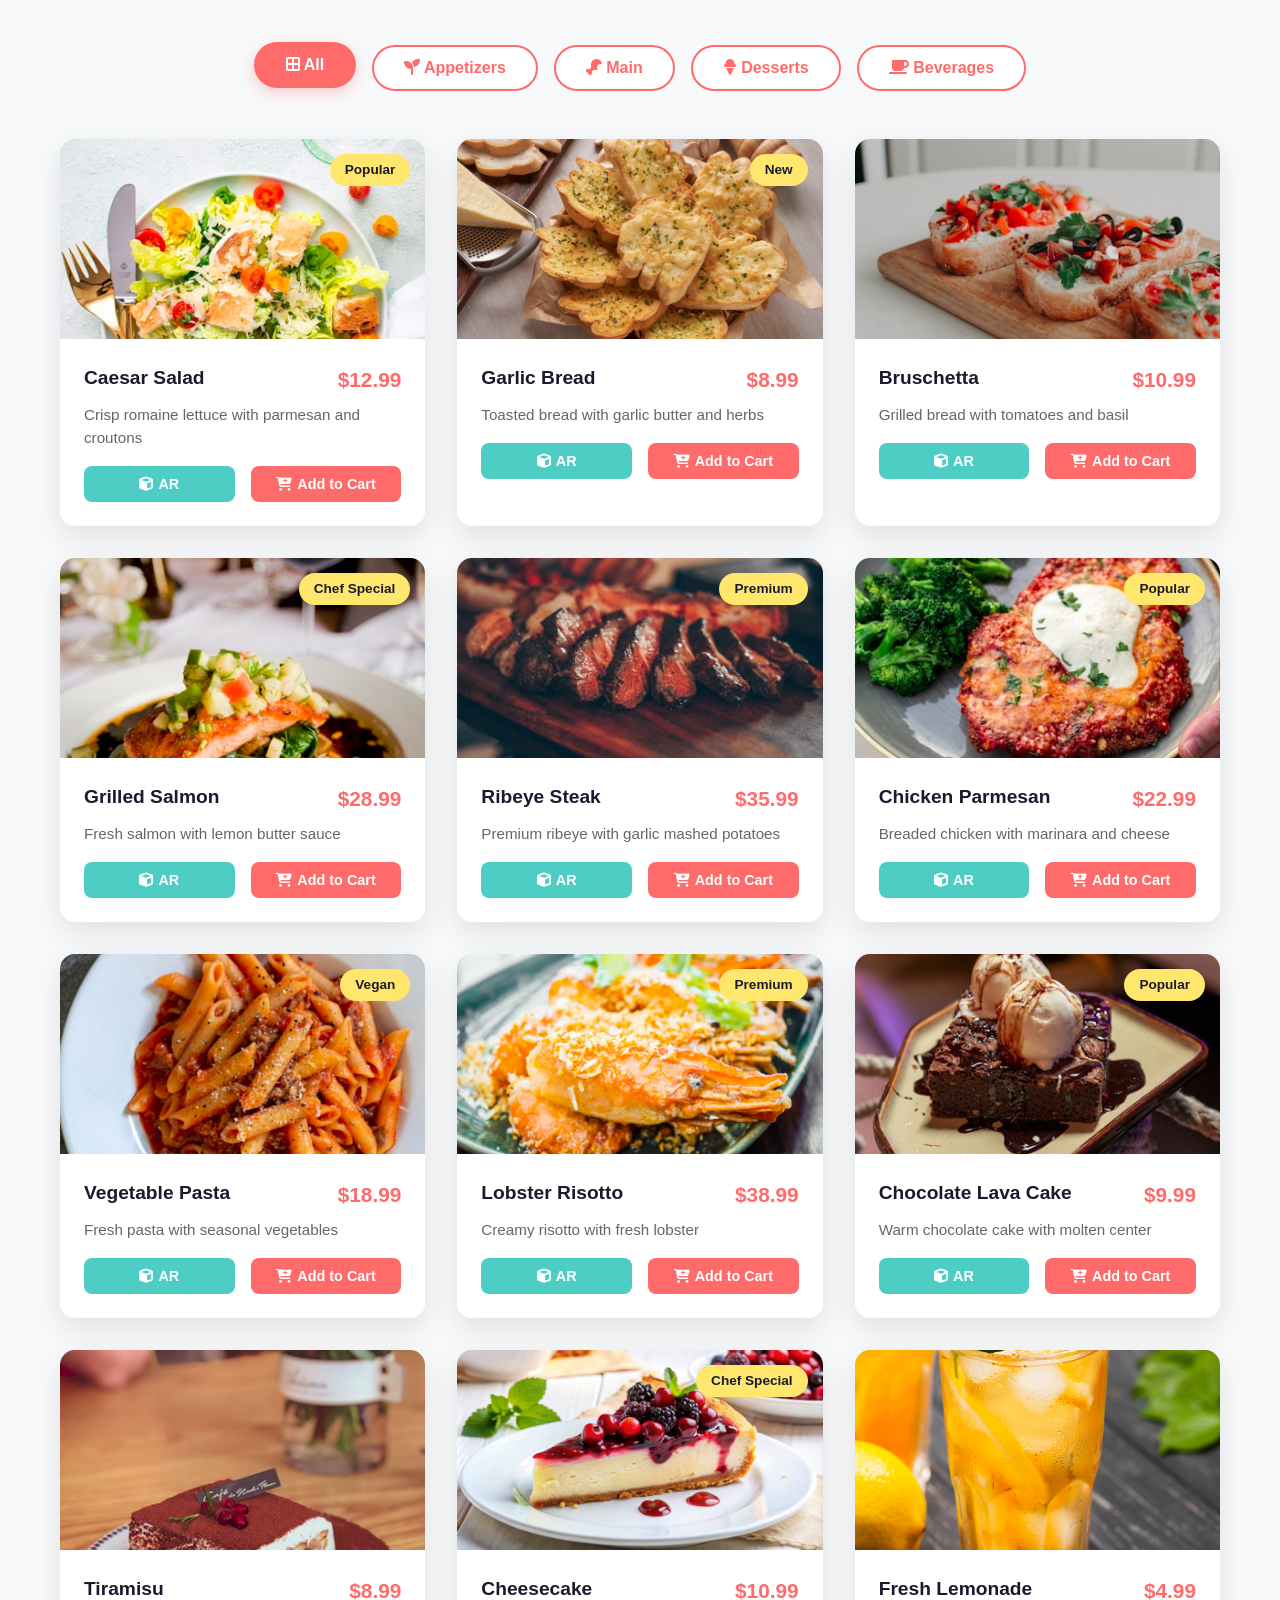
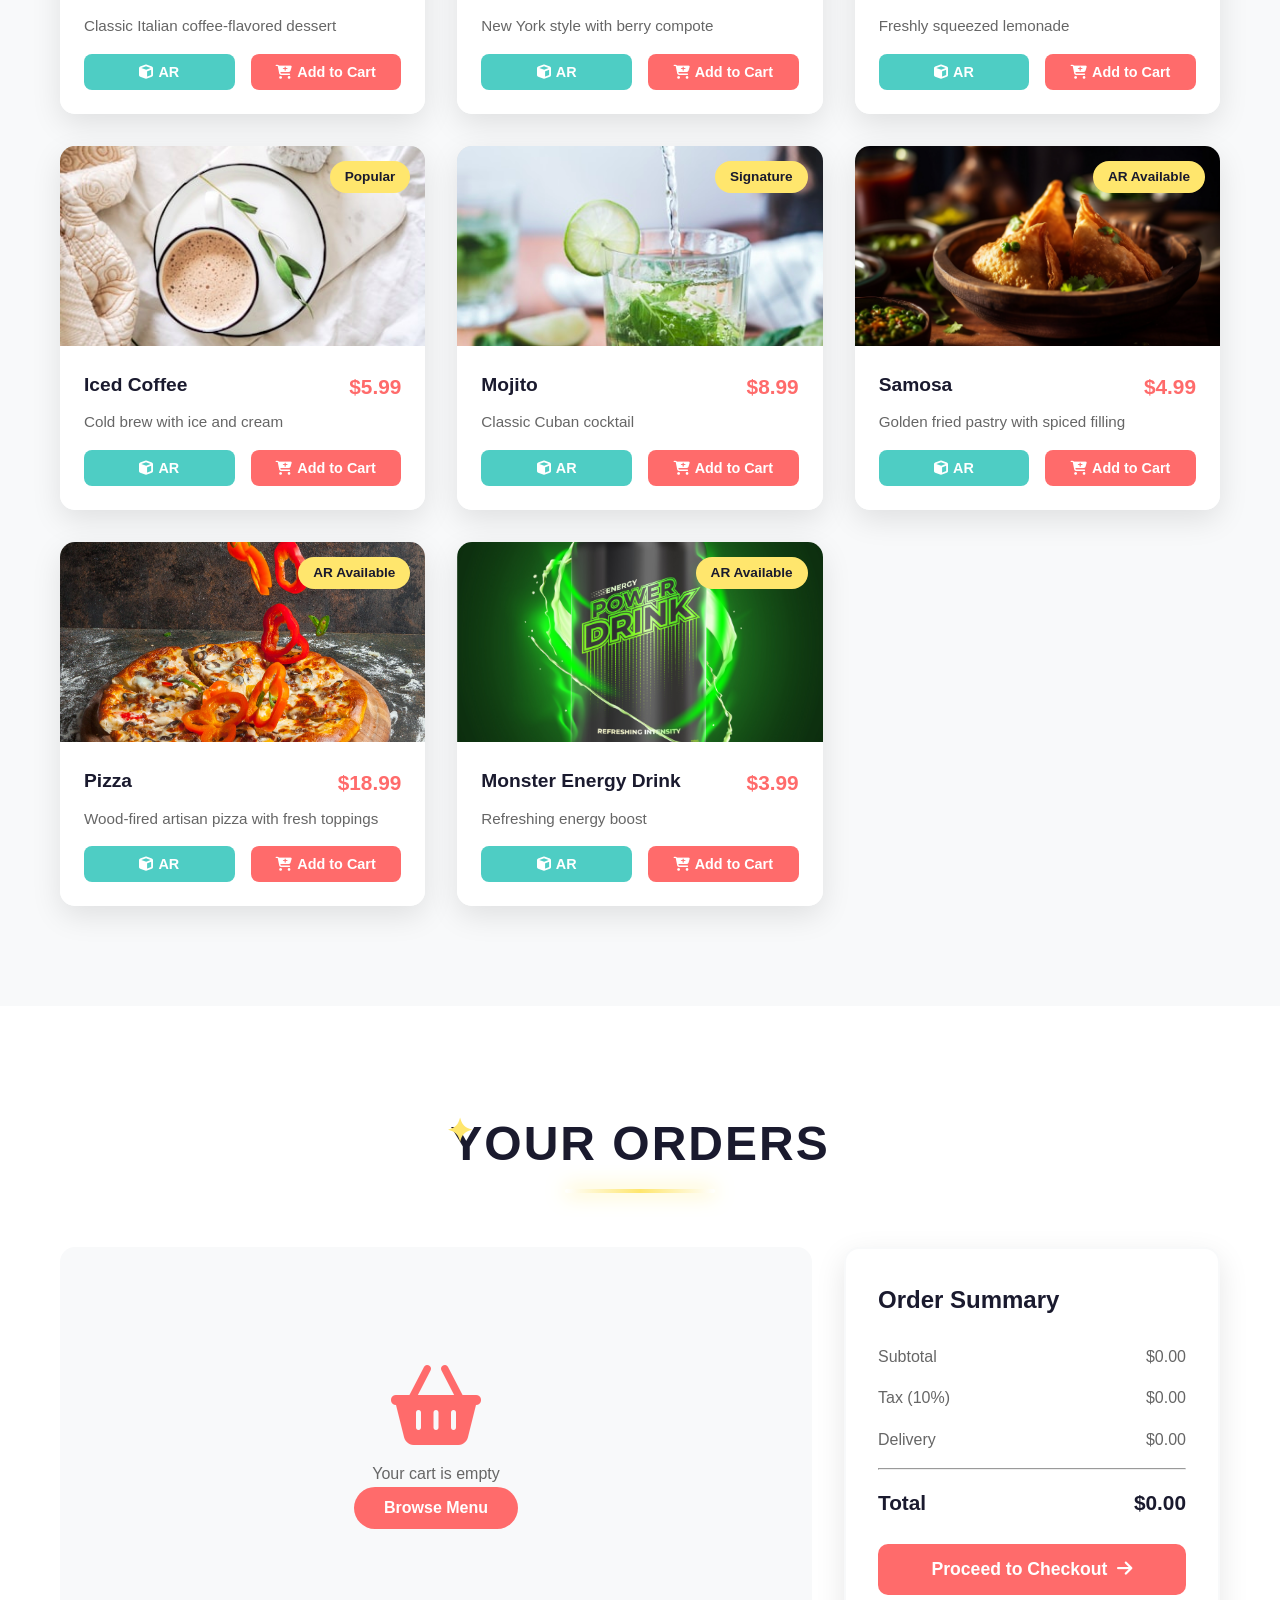
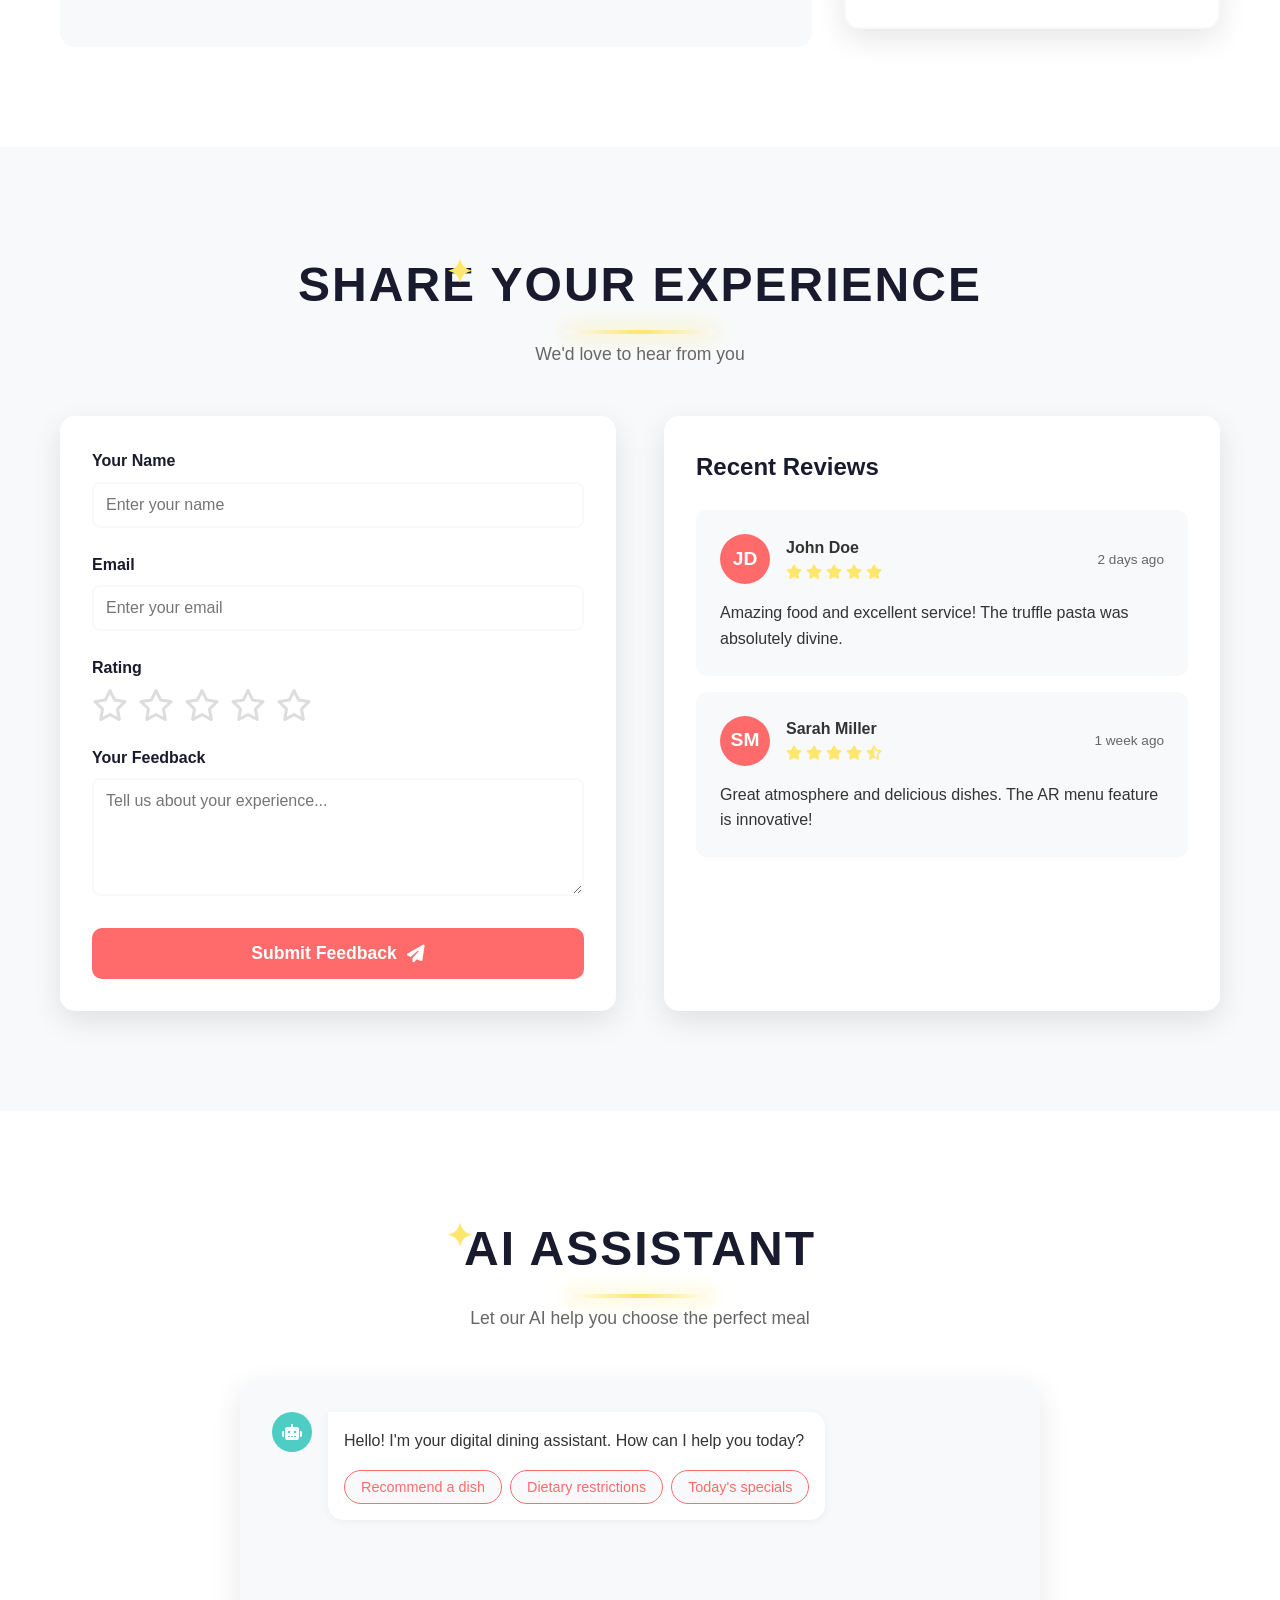
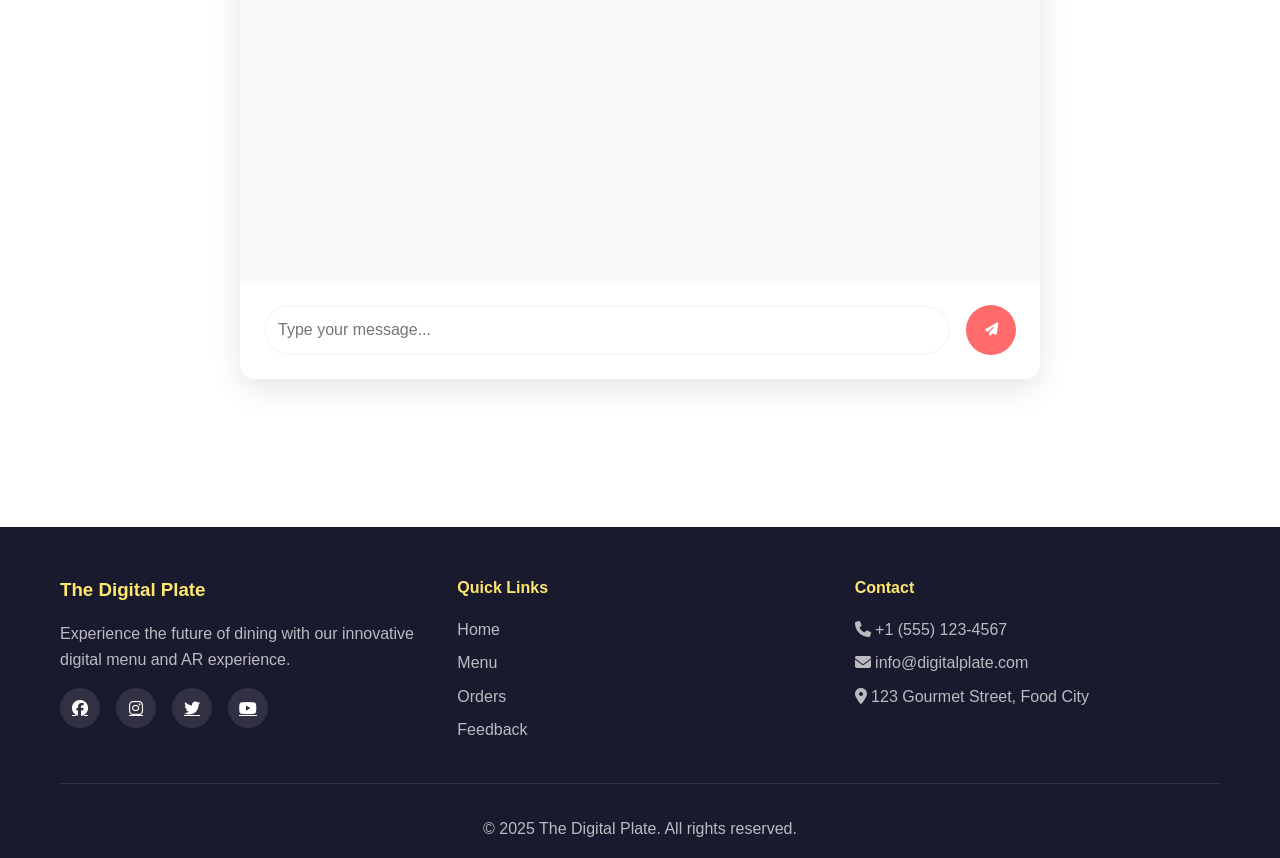
==== commit cf5fe6fa: "Fix mobile responsiveness: menu white screen issue" ====
--- a/index.html
+++ b/index.html
@@ -132,184 +132,22 @@
     </section>
 
     <!-- Menu Section -->
-    <section id="menu" style="background: #f8f9fa; padding: 80px 20px; min-height: 100vh;">
-        <div style="max-width: 1200px; margin: 0 auto;">
-            <!-- Header -->
-            <div style="text-align: center; margin-bottom: 50px;">
-                <h2 style="color: #1a1a2e; font-size: 3rem; margin-bottom: 20px; font-weight: 700;">
-                    Our Menu
-                </h2>
-                <p style="color: #666; font-size: 1.2rem; margin-bottom: 40px;">
-                    Discover our exquisite collection of dishes
-                </p>
-            </div>
-
-            <!-- Category Filter Buttons -->
-            <div style="display: flex; justify-content: center; flex-wrap: wrap; gap: 15px; margin-bottom: 50px;">
-                <button class="category-btn active" data-category="all" 
-                    style="padding: 12px 30px; background: #ff6b6b; color: white; border: none; border-radius: 30px; font-size: 1rem; font-weight: 600; cursor: pointer; transition: all 0.3s ease; box-shadow: 0 4px 15px rgba(255, 107, 107, 0.3);">
-                    All Dishes
-                </button>
-                <button class="category-btn" data-category="appetizers" 
-                    style="padding: 12px 30px; background: white; color: #1a1a2e; border: 2px solid #e0e0e0; border-radius: 30px; font-size: 1rem; font-weight: 600; cursor: pointer; transition: all 0.3s ease;">
-                    Appetizers
-                </button>
-                <button class="category-btn" data-category="main" 
-                    style="padding: 12px 30px; background: white; color: #1a1a2e; border: 2px solid #e0e0e0; border-radius: 30px; font-size: 1rem; font-weight: 600; cursor: pointer; transition: all 0.3s ease;">
-                    Main Course
-                </button>
-                <button class="category-btn" data-category="desserts" 
-                    style="padding: 12px 30px; background: white; color: #1a1a2e; border: 2px solid #e0e0e0; border-radius: 30px; font-size: 1rem; font-weight: 600; cursor: pointer; transition: all 0.3s ease;">
-                    Desserts
-                </button>
-                <button class="category-btn" data-category="beverages" 
-                    style="padding: 12px 30px; background: white; color: #1a1a2e; border: 2px solid #e0e0e0; border-radius: 30px; font-size: 1rem; font-weight: 600; cursor: pointer; transition: all 0.3s ease;">
-                    Beverages
-                </button>
-            </div>
-
-            <!-- Menu Items Grid - STATIC HTML (NO JAVASCRIPT) -->
-            <div id="menuGrid" style="display: grid; grid-template-columns: repeat(auto-fill, minmax(300px, 1fr)); gap: 30px;">
-                
-                <!-- Menu Item 1: Caesar Salad -->
-                <div class="menu-item" data-category="appetizers" style="background: white; border-radius: 15px; overflow: hidden; box-shadow: 0 5px 20px rgba(0,0,0,0.1);">
-                    <div style="position: relative; height: 250px; overflow: hidden; background: #e0e0e0;">
-                        <img src="images/Caesar_Salad.png" alt="Caesar Salad" style="width: 100%; height: 100%; object-fit: cover;">
-                        <span style="position: absolute; top: 15px; right: 15px; background: #ffe66d; color: #1a1a2e; padding: 5px 15px; border-radius: 20px; font-size: 0.85rem; font-weight: 600;">Popular</span>
-                    </div>
-                    <div style="padding: 20px;">
-                        <div style="display: flex; justify-content: space-between; align-items: flex-start; margin-bottom: 10px;">
-                            <h3 style="color: #1a1a2e; font-size: 1.3rem; font-weight: 600; margin: 0;">Caesar Salad</h3>
-                            <span style="color: #ff6b6b; font-size: 1.4rem; font-weight: 700;">$12.99</span>
-                        </div>
-                        <p style="color: #666; font-size: 0.95rem; line-height: 1.5; margin-bottom: 20px;">Crisp romaine lettuce with parmesan and croutons</p>
-                        <div style="display: flex; gap: 10px;">
-                            <button onclick="showARNotification()" style="flex: 1; padding: 12px; background: linear-gradient(135deg, #667eea 0%, #764ba2 100%); color: white; border: none; border-radius: 10px; font-size: 0.95rem; font-weight: 600; cursor: pointer;">
-                                <i class="fas fa-cube"></i> AR View
-                            </button>
-                            <button onclick="addToCart(1)" style="flex: 1; padding: 12px; background: #ff6b6b; color: white; border: none; border-radius: 10px; font-size: 0.95rem; font-weight: 600; cursor: pointer;">
-                                <i class="fas fa-cart-plus"></i> Add
-                            </button>
-                        </div>
-                    </div>
-                </div>
-
-                <!-- Menu Item 2: Samosa (AR Available) -->
-                <div class="menu-item" data-category="appetizers" style="background: white; border-radius: 15px; overflow: hidden; box-shadow: 0 5px 20px rgba(0,0,0,0.1);">
-                    <div style="position: relative; height: 250px; overflow: hidden; background: #e0e0e0;">
-                        <img src="images/samosa.jpg" alt="Samosa" style="width: 100%; height: 100%; object-fit: cover;">
-                        <span style="position: absolute; top: 15px; right: 15px; background: #4ecdc4; color: white; padding: 5px 15px; border-radius: 20px; font-size: 0.85rem; font-weight: 600;">AR Available</span>
-                    </div>
-                    <div style="padding: 20px;">
-                        <div style="display: flex; justify-content: space-between; align-items: flex-start; margin-bottom: 10px;">
-                            <h3 style="color: #1a1a2e; font-size: 1.3rem; font-weight: 600; margin: 0;">Samosa</h3>
-                            <span style="color: #ff6b6b; font-size: 1.4rem; font-weight: 700;">$4.99</span>
-                        </div>
-                        <p style="color: #666; font-size: 0.95rem; line-height: 1.5; margin-bottom: 20px;">Golden fried pastry with spiced filling</p>
-                        <div style="display: flex; gap: 10px;">
-                            <button onclick="openARModal('Samosa')" style="flex: 1; padding: 12px; background: linear-gradient(135deg, #667eea 0%, #764ba2 100%); color: white; border: none; border-radius: 10px; font-size: 0.95rem; font-weight: 600; cursor: pointer;">
-                                <i class="fas fa-cube"></i> AR View
-                            </button>
-                            <button onclick="addToCart(15)" style="flex: 1; padding: 12px; background: #ff6b6b; color: white; border: none; border-radius: 10px; font-size: 0.95rem; font-weight: 600; cursor: pointer;">
-                                <i class="fas fa-cart-plus"></i> Add
-                            </button>
-                        </div>
-                    </div>
-                </div>
-
-                <!-- Menu Item 3: Pizza (AR Available) -->
-                <div class="menu-item" data-category="main" style="background: white; border-radius: 15px; overflow: hidden; box-shadow: 0 5px 20px rgba(0,0,0,0.1);">
-                    <div style="position: relative; height: 250px; overflow: hidden; background: #e0e0e0;">
-                        <img src="images/pizza.jpg" alt="Pizza" style="width: 100%; height: 100%; object-fit: cover;">
-                        <span style="position: absolute; top: 15px; right: 15px; background: #4ecdc4; color: white; padding: 5px 15px; border-radius: 20px; font-size: 0.85rem; font-weight: 600;">AR Available</span>
-                    </div>
-                    <div style="padding: 20px;">
-                        <div style="display: flex; justify-content: space-between; align-items: flex-start; margin-bottom: 10px;">
-                            <h3 style="color: #1a1a2e; font-size: 1.3rem; font-weight: 600; margin: 0;">Artisan Pizza</h3>
-                            <span style="color: #ff6b6b; font-size: 1.4rem; font-weight: 700;">$18.99</span>
-                        </div>
-                        <p style="color: #666; font-size: 0.95rem; line-height: 1.5; margin-bottom: 20px;">Wood-fired pizza with fresh toppings</p>
-                        <div style="display: flex; gap: 10px;">
-                            <button onclick="openARModal('Pizza')" style="flex: 1; padding: 12px; background: linear-gradient(135deg, #667eea 0%, #764ba2 100%); color: white; border: none; border-radius: 10px; font-size: 0.95rem; font-weight: 600; cursor: pointer;">
-                                <i class="fas fa-cube"></i> AR View
-                            </button>
-                            <button onclick="addToCart(16)" style="flex: 1; padding: 12px; background: #ff6b6b; color: white; border: none; border-radius: 10px; font-size: 0.95rem; font-weight: 600; cursor: pointer;">
-                                <i class="fas fa-cart-plus"></i> Add
-                            </button>
-                        </div>
-                    </div>
-                </div>
-
-                <!-- Menu Item 4: Grilled Salmon -->
-                <div class="menu-item" data-category="main" style="background: white; border-radius: 15px; overflow: hidden; box-shadow: 0 5px 20px rgba(0,0,0,0.1);">
-                    <div style="position: relative; height: 250px; overflow: hidden; background: #e0e0e0;">
-                        <img src="images/Grilled_Salmon.png" alt="Grilled Salmon" style="width: 100%; height: 100%; object-fit: cover;">
-                        <span style="position: absolute; top: 15px; right: 15px; background: #ffe66d; color: #1a1a2e; padding: 5px 15px; border-radius: 20px; font-size: 0.85rem; font-weight: 600;">Chef Special</span>
-                    </div>
-                    <div style="padding: 20px;">
-                        <div style="display: flex; justify-content: space-between; align-items: flex-start; margin-bottom: 10px;">
-                            <h3 style="color: #1a1a2e; font-size: 1.3rem; font-weight: 600; margin: 0;">Grilled Salmon</h3>
-                            <span style="color: #ff6b6b; font-size: 1.4rem; font-weight: 700;">$28.99</span>
-                        </div>
-                        <p style="color: #666; font-size: 0.95rem; line-height: 1.5; margin-bottom: 20px;">Fresh salmon with lemon butter sauce</p>
-                        <div style="display: flex; gap: 10px;">
-                            <button onclick="showARNotification()" style="flex: 1; padding: 12px; background: linear-gradient(135deg, #667eea 0%, #764ba2 100%); color: white; border: none; border-radius: 10px; font-size: 0.95rem; font-weight: 600; cursor: pointer;">
-                                <i class="fas fa-cube"></i> AR View
-                            </button>
-                            <button onclick="addToCart(4)" style="flex: 1; padding: 12px; background: #ff6b6b; color: white; border: none; border-radius: 10px; font-size: 0.95rem; font-weight: 600; cursor: pointer;">
-                                <i class="fas fa-cart-plus"></i> Add
-                            </button>
-                        </div>
-                    </div>
-                </div>
-
-                <!-- Menu Item 5: Chocolate Lava Cake -->
-                <div class="menu-item" data-category="desserts" style="background: white; border-radius: 15px; overflow: hidden; box-shadow: 0 5px 20px rgba(0,0,0,0.1);">
-                    <div style="position: relative; height: 250px; overflow: hidden; background: #e0e0e0;">
-                        <img src="images/Chocolate_Lava_Cake.png" alt="Chocolate Lava Cake" style="width: 100%; height: 100%; object-fit: cover;">
-                        <span style="position: absolute; top: 15px; right: 15px; background: #ffe66d; color: #1a1a2e; padding: 5px 15px; border-radius: 20px; font-size: 0.85rem; font-weight: 600;">Popular</span>
-                    </div>
-                    <div style="padding: 20px;">
-                        <div style="display: flex; justify-content: space-between; align-items: flex-start; margin-bottom: 10px;">
-                            <h3 style="color: #1a1a2e; font-size: 1.3rem; font-weight: 600; margin: 0;">Chocolate Lava Cake</h3>
-                            <span style="color: #ff6b6b; font-size: 1.4rem; font-weight: 700;">$9.99</span>
-                        </div>
-                        <p style="color: #666; font-size: 0.95rem; line-height: 1.5; margin-bottom: 20px;">Warm chocolate cake with molten center</p>
-                        <div style="display: flex; gap: 10px;">
-                            <button onclick="showARNotification()" style="flex: 1; padding: 12px; background: linear-gradient(135deg, #667eea 0%, #764ba2 100%); color: white; border: none; border-radius: 10px; font-size: 0.95rem; font-weight: 600; cursor: pointer;">
-                                <i class="fas fa-cube"></i> AR View
-                            </button>
-                            <button onclick="addToCart(9)" style="flex: 1; padding: 12px; background: #ff6b6b; color: white; border: none; border-radius: 10px; font-size: 0.95rem; font-weight: 600; cursor: pointer;">
-                                <i class="fas fa-cart-plus"></i> Add
-                            </button>
-                        </div>
-                    </div>
-                </div>
-
-                <!-- Menu Item 6: Monster Energy (AR Available) -->
-                <div class="menu-item" data-category="beverages" style="background: white; border-radius: 15px; overflow: hidden; box-shadow: 0 5px 20px rgba(0,0,0,0.1);">
-                    <div style="position: relative; height: 250px; overflow: hidden; background: #e0e0e0;">
-                        <img src="images/Monster_Energy_Drink.jpg" alt="Monster Energy" style="width: 100%; height: 100%; object-fit: cover;">
-                        <span style="position: absolute; top: 15px; right: 15px; background: #4ecdc4; color: white; padding: 5px 15px; border-radius: 20px; font-size: 0.85rem; font-weight: 600;">AR Available</span>
-                    </div>
-                    <div style="padding: 20px;">
-                        <div style="display: flex; justify-content: space-between; align-items: flex-start; margin-bottom: 10px;">
-                            <h3 style="color: #1a1a2e; font-size: 1.3rem; font-weight: 600; margin: 0;">Monster Energy</h3>
-                            <span style="color: #ff6b6b; font-size: 1.4rem; font-weight: 700;">$3.99</span>
-                        </div>
-                        <p style="color: #666; font-size: 0.95rem; line-height: 1.5; margin-bottom: 20px;">Refreshing energy boost</p>
-                        <div style="display: flex; gap: 10px;">
-                            <button onclick="openARModal('Monster Energy Drink')" style="flex: 1; padding: 12px; background: linear-gradient(135deg, #667eea 0%, #764ba2 100%); color: white; border: none; border-radius: 10px; font-size: 0.95rem; font-weight: 600; cursor: pointer;">
-                                <i class="fas fa-cube"></i> AR View
-                            </button>
-                            <button onclick="addToCart(17)" style="flex: 1; padding: 12px; background: #ff6b6b; color: white; border: none; border-radius: 10px; font-size: 0.95rem; font-weight: 600; cursor: pointer;">
-                                <i class="fas fa-cart-plus"></i> Add
-                            </button>
-                        </div>
-                    </div>
-                </div>
-
-            </div>
+    <section id="menu" class="menu-section">
+        <div class="container">
+            <h2 class="section-title">Our Menu</h2>
+            <p class="section-subtitle">Discover our exquisite collection of dishes curated by our chefs</p>
+
+            <!-- Category Filters -->
+            <div class="menu-categories">
+                <button class="category-btn active" data-category="all"><i class="fas fa-border-all"></i> All</button>
+                <button class="category-btn" data-category="appetizers"><i class="fas fa-seedling"></i> Appetizers</button>
+                <button class="category-btn" data-category="main"><i class="fas fa-drumstick-bite"></i> Main</button>
+                <button class="category-btn" data-category="desserts"><i class="fas fa-ice-cream"></i> Desserts</button>
+                <button class="category-btn" data-category="beverages"><i class="fas fa-coffee"></i> Beverages</button>
+            </div>
+
+            <!-- Menu Items Grid -->
+            <div id="menuGrid" class="menu-grid" aria-live="polite"></div>
         </div>
     </section>
 
@@ -502,78 +340,22 @@
         </div>
     </footer>
 
-    <!-- Modal for AR View -->
-    <div class="modal" id="arModal">
+    <!-- Modal for AR Info -->
+    <div class="modal" id="arModal" role="dialog" aria-modal="true" aria-labelledby="arModalTitle">
         <div class="modal-content">
-            <span class="close-modal">&times;</span>
-            <h2>AR Environment</h2>
-            <div class="ar-container">
-                <div class="ar-placeholder">
+            <span class="close-modal" aria-label="Close AR information modal">&times;</span>
+            <h2 id="arModalTitle">Augmented Reality</h2>
+            <div class="ar-container" id="arModalBody">
+                <div class="ar-placeholder" id="arMessage">
                     <i class="fas fa-cube"></i>
-                    <p>AR Experience Coming Soon</p>
-                    <p class="ar-note">View this dish in 3D using your device camera</p>
-                    <button class="btn-primary">Enable Camera Access</button>
+                    <p class="ar-note" id="arNoteText">AR feature is available only for special dishes... We are working on it.</p>
+                    <button class="btn-primary" id="arModalCloseBtn">Got It</button>
                 </div>
             </div>
         </div>
     </div>
 
-    <!-- AR Feature Notification Modal -->
-    <div id="arNotificationModal" style="display: none; position: fixed; top: 0; left: 0; width: 100%; height: 100%; background: rgba(0,0,0,0.7); z-index: 10000; justify-content: center; align-items: center;">
-        <div style="background: white; padding: 40px; border-radius: 20px; max-width: 500px; margin: 20px; text-align: center; box-shadow: 0 10px 50px rgba(0,0,0,0.3); animation: slideIn 0.3s ease;">
-            <div style="font-size: 4rem; margin-bottom: 20px;">🚀</div>
-            <h2 style="color: #1a1a2e; font-size: 2rem; margin-bottom: 15px;">AR Feature Coming Soon!</h2>
-            <p style="color: #666; font-size: 1.1rem; line-height: 1.6; margin-bottom: 25px;">
-                AR feature is available only for <strong>special dishes</strong> (Samosa, Pizza, Monster Energy). We're working hard to bring this amazing experience to all our dishes!
-            </p>
-            <button onclick="closeARNotification()" style="padding: 15px 40px; background: #ff6b6b; color: white; border: none; border-radius: 30px; font-size: 1.1rem; font-weight: 600; cursor: pointer; transition: all 0.3s ease;">
-                Got it!
-            </button>
-        </div>
-    </div>
-
     <script src="script.js"></script>
-    
-    <style>
-        /* Menu category button hover effects */
-        .category-btn:hover {
-            transform: translateY(-2px);
-            box-shadow: 0 5px 20px rgba(0,0,0,0.15) !important;
-        }
-        
-        .category-btn.active {
-            background: #ff6b6b !important;
-            color: white !important;
-            border-color: #ff6b6b !important;
-            box-shadow: 0 4px 15px rgba(255, 107, 107, 0.3) !important;
-        }
-        
-        /* AR Notification Modal Animation */
-        @keyframes slideIn {
-            from {
-                opacity: 0;
-                transform: translateY(-50px) scale(0.9);
-            }
-            to {
-                opacity: 1;
-                transform: translateY(0) scale(1);
-            }
-        }
-        
-        /* Responsive grid for mobile */
-        @media (max-width: 768px) {
-            #menuGrid {
-                grid-template-columns: 1fr !important;
-            }
-        }
-        
-        @media (max-width: 480px) {
-            .category-btn {
-                padding: 10px 20px !important;
-                font-size: 0.9rem !important;
-            }
-        }
-    </style>
 </body>
 </html>
 
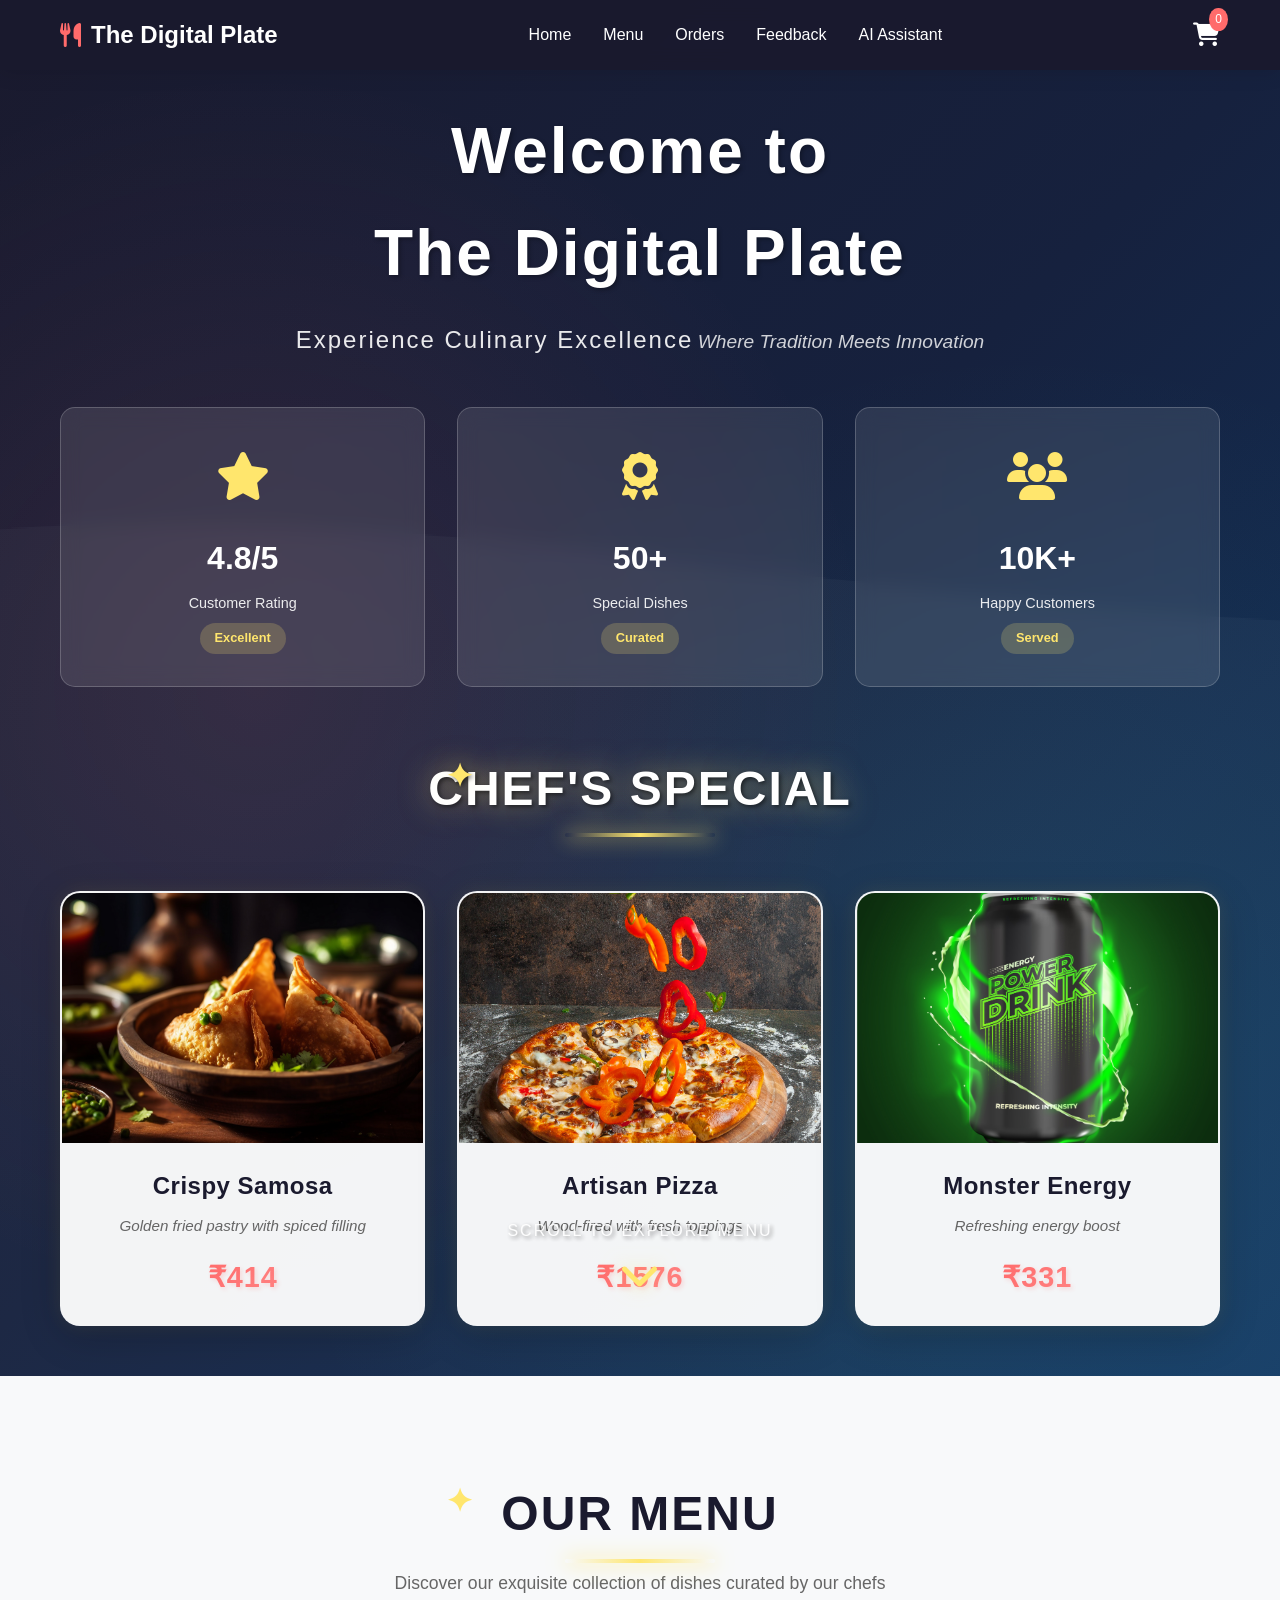
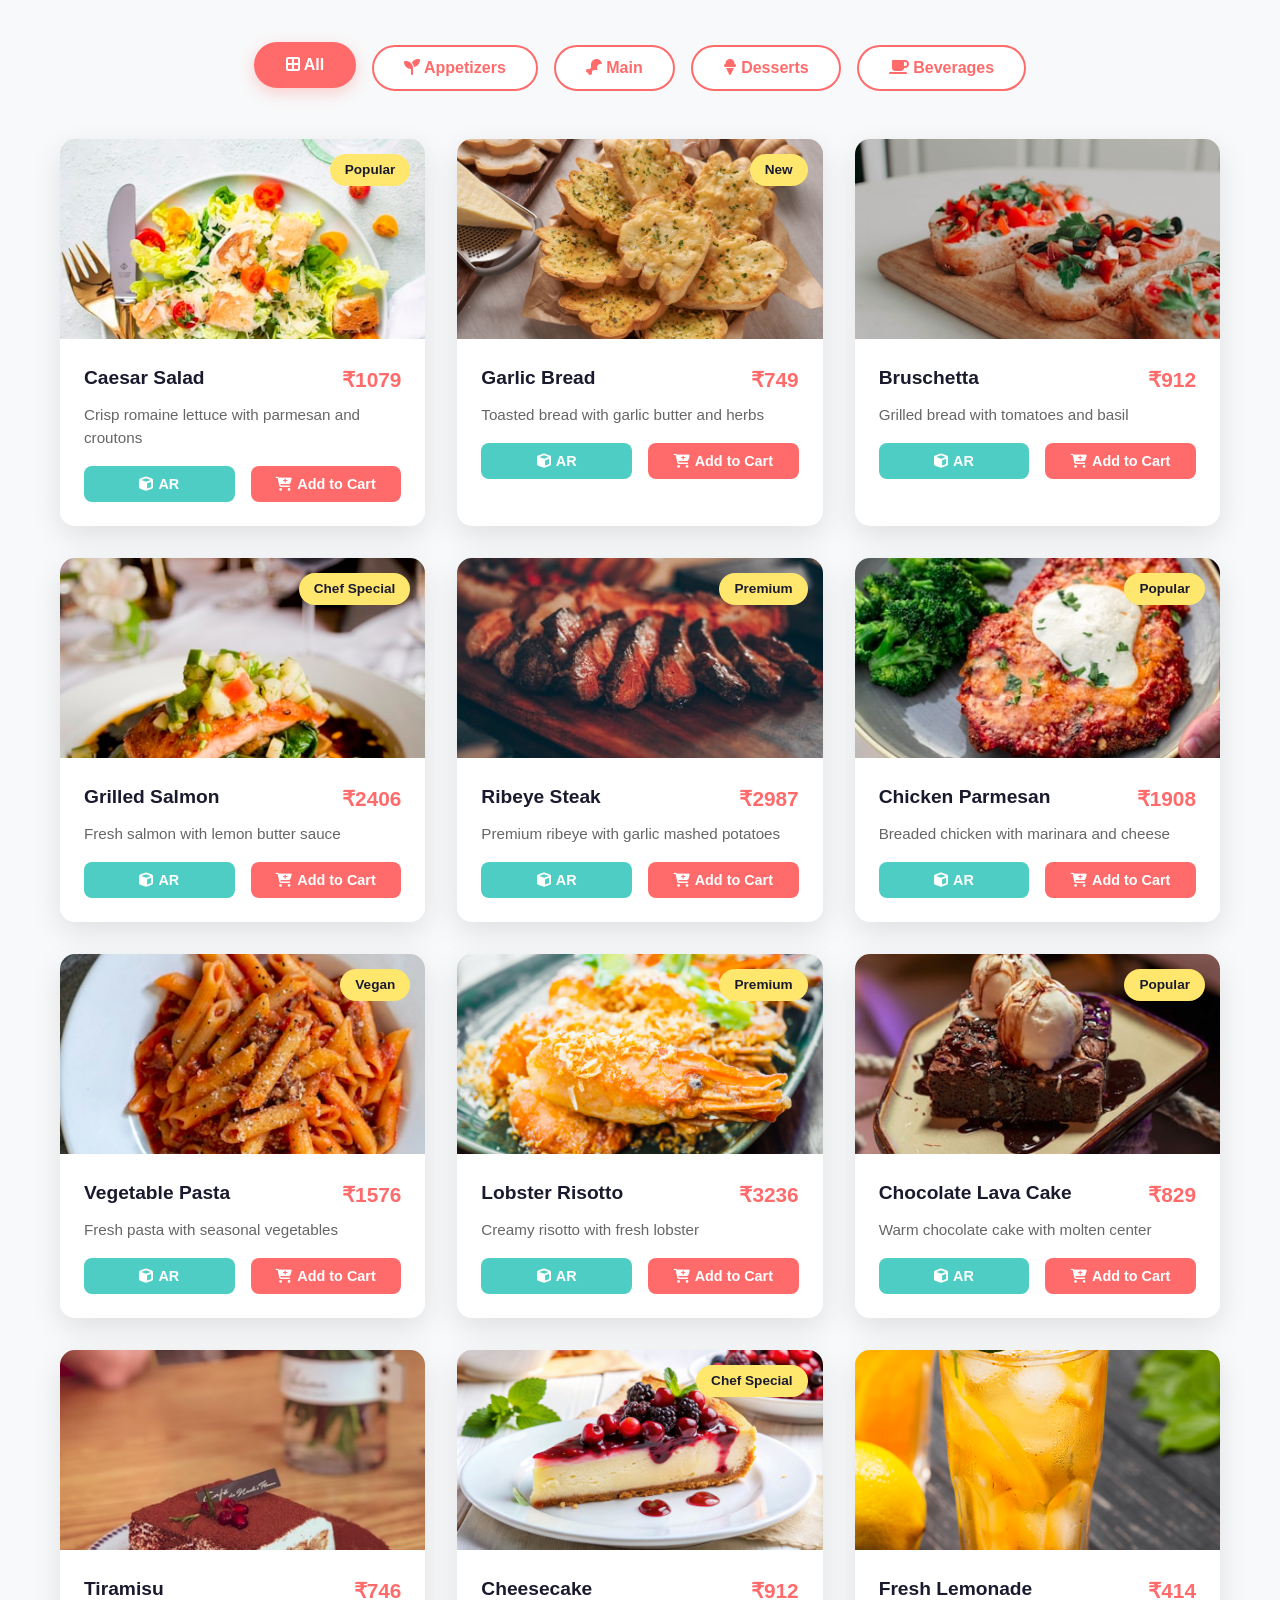
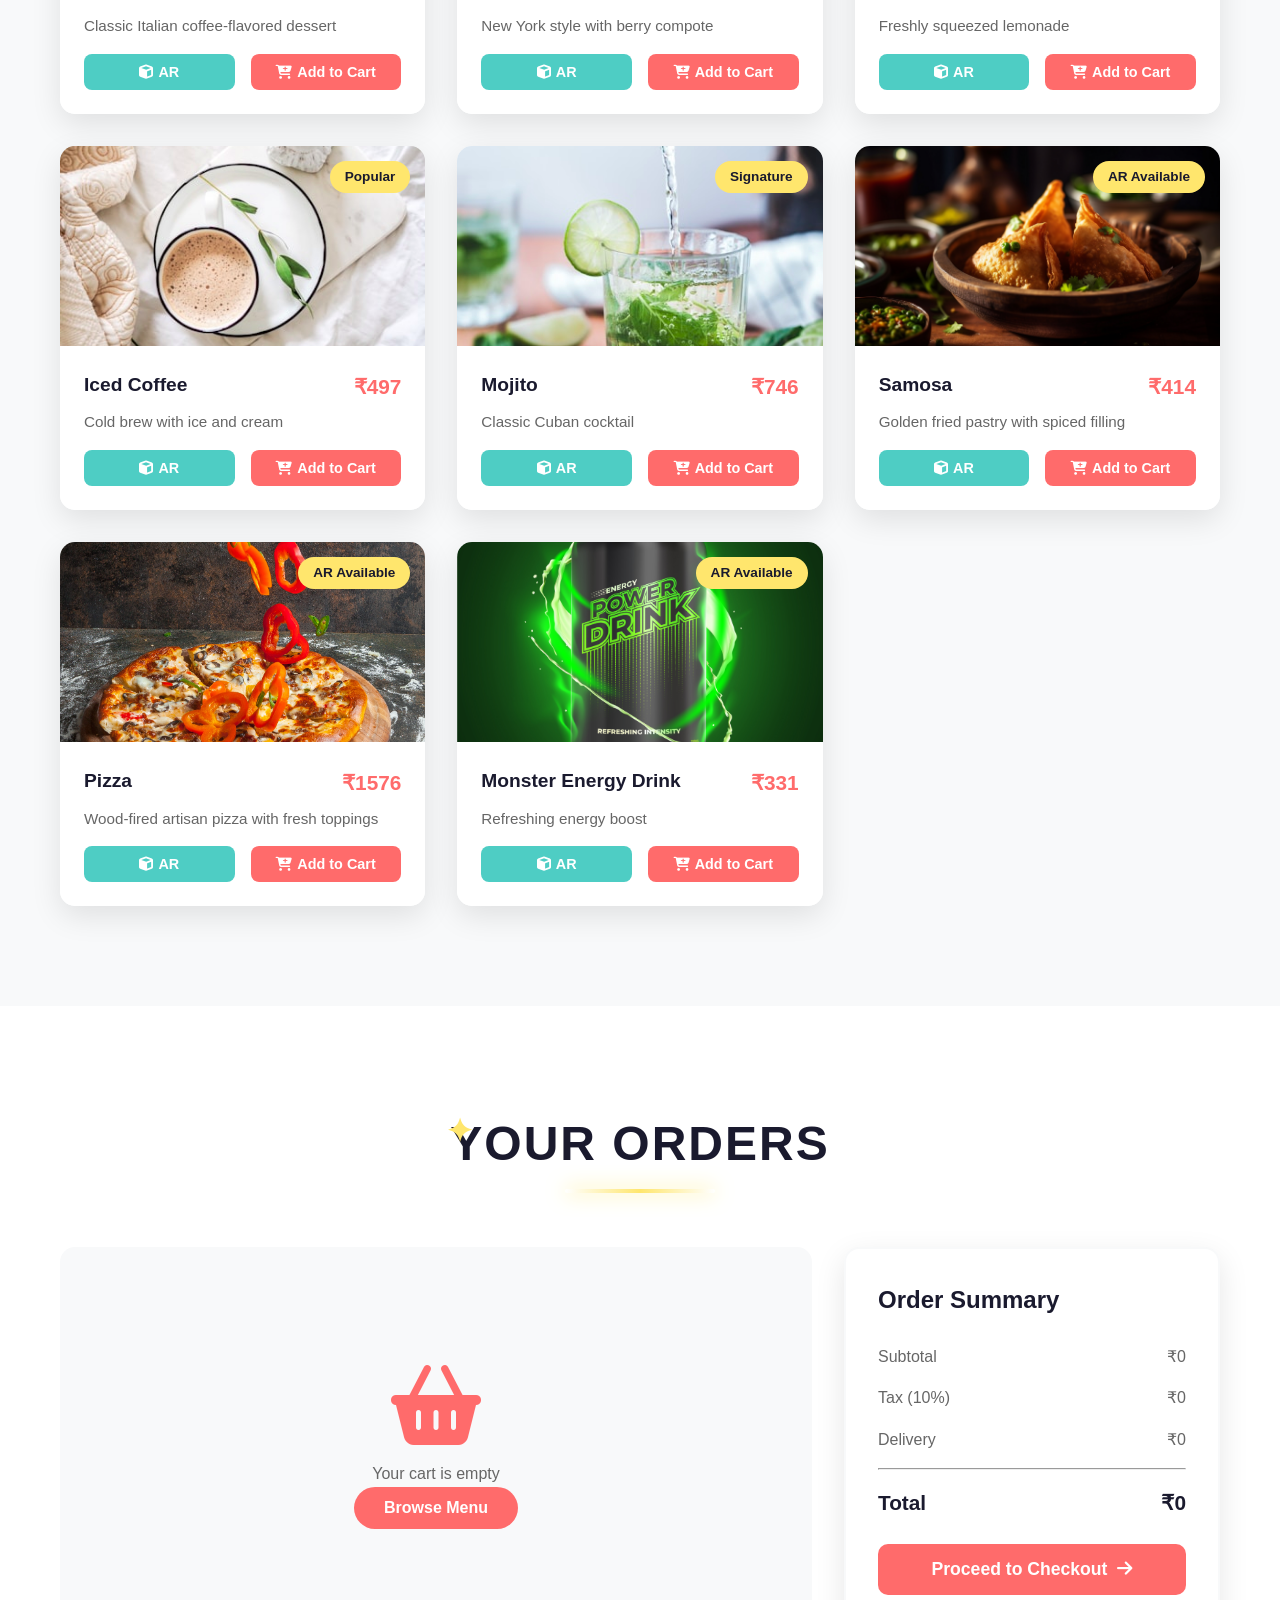
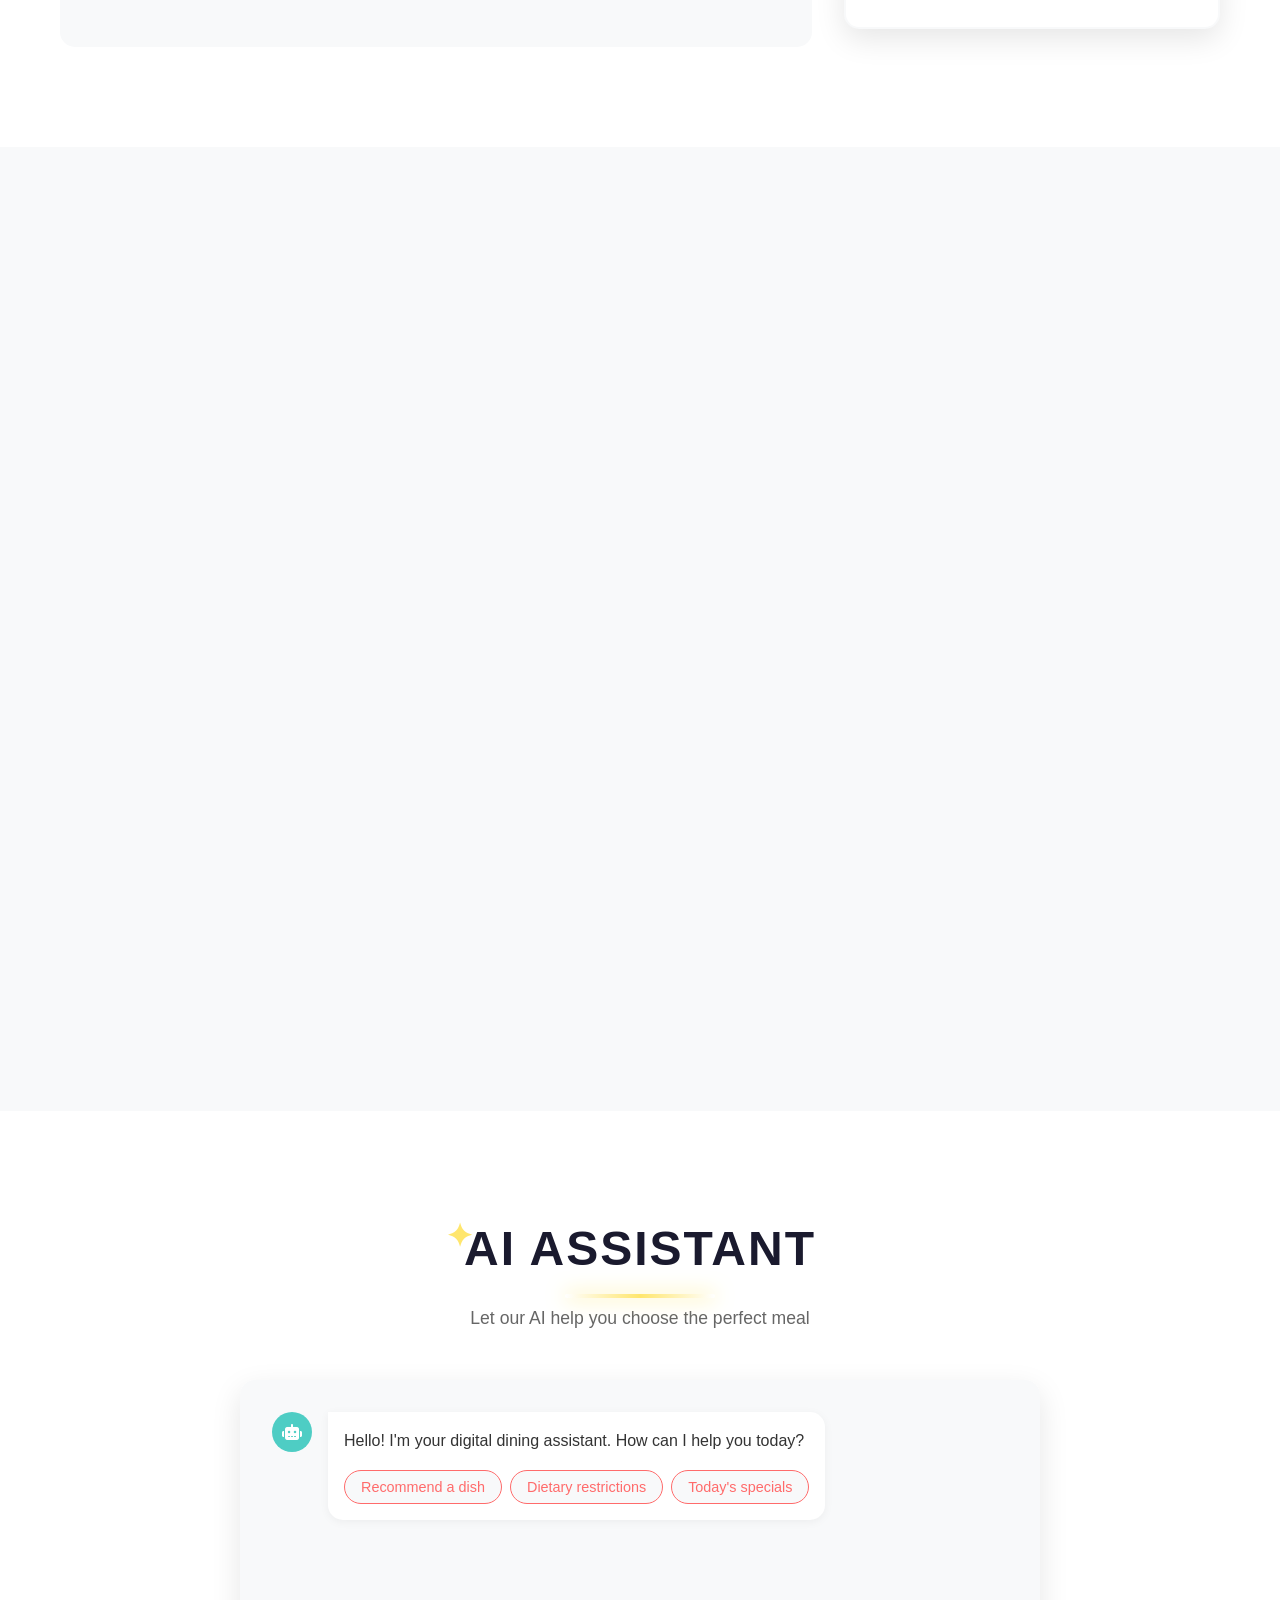
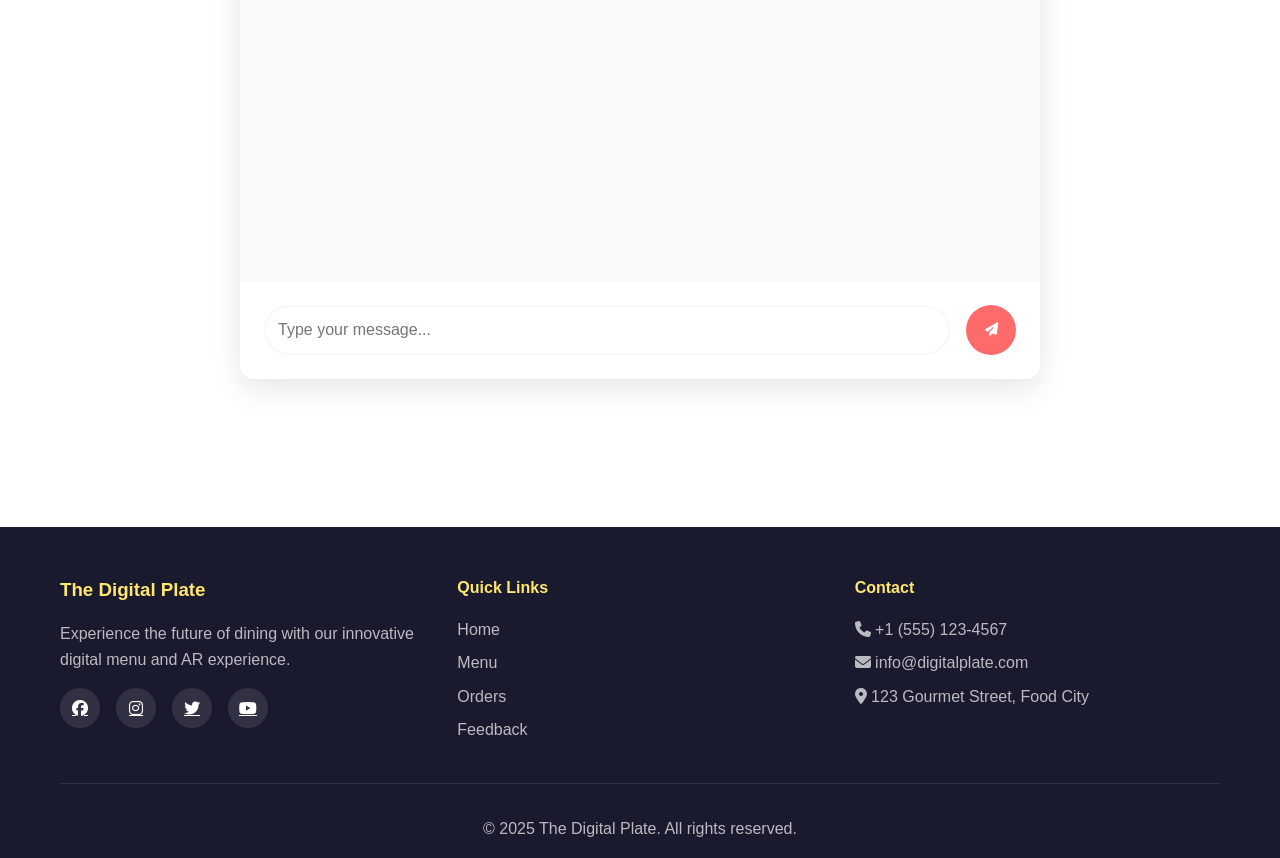
==== commit 65354ff9: "Fix mobile responsiveness: menu white screen issue" ====
--- a/index.html
+++ b/index.html
@@ -88,7 +88,7 @@
                         <div class="dish-info">
                             <h3>Crispy Samosa</h3>
                             <p>Golden fried pastry with spiced filling</p>
-                            <span class="price">$4.99</span>
+                            <span class="price">₹414</span>
                         </div>
                     </div>
                     <div class="dish-card">
@@ -103,7 +103,7 @@
                         <div class="dish-info">
                             <h3>Artisan Pizza</h3>
                             <p>Wood-fired with fresh toppings</p>
-                            <span class="price">$18.99</span>
+                            <span class="price">₹1576</span>
                         </div>
                     </div>
                     <div class="dish-card">
@@ -118,7 +118,7 @@
                         <div class="dish-info">
                             <h3>Monster Energy</h3>
                             <p>Refreshing energy boost</p>
-                            <span class="price">$3.99</span>
+                            <span class="price">₹331</span>
                         </div>
                     </div>
                 </div>
@@ -167,20 +167,20 @@
                     <h3>Order Summary</h3>
                     <div class="summary-item">
                         <span>Subtotal</span>
-                        <span id="subtotal">$0.00</span>
+                        <span id="subtotal">₹0</span>
                     </div>
                     <div class="summary-item">
                         <span>Tax (10%)</span>
-                        <span id="tax">$0.00</span>
+                        <span id="tax">₹0</span>
                     </div>
                     <div class="summary-item">
                         <span>Delivery</span>
-                        <span id="delivery">$5.00</span>
+                        <span id="delivery">₹0</span>
                     </div>
                     <hr>
                     <div class="summary-total">
                         <span>Total</span>
-                        <span id="total">$0.00</span>
+                        <span id="total">₹0</span>
                     </div>
                     <button class="btn-checkout">
                         <span>Proceed to Checkout</span>
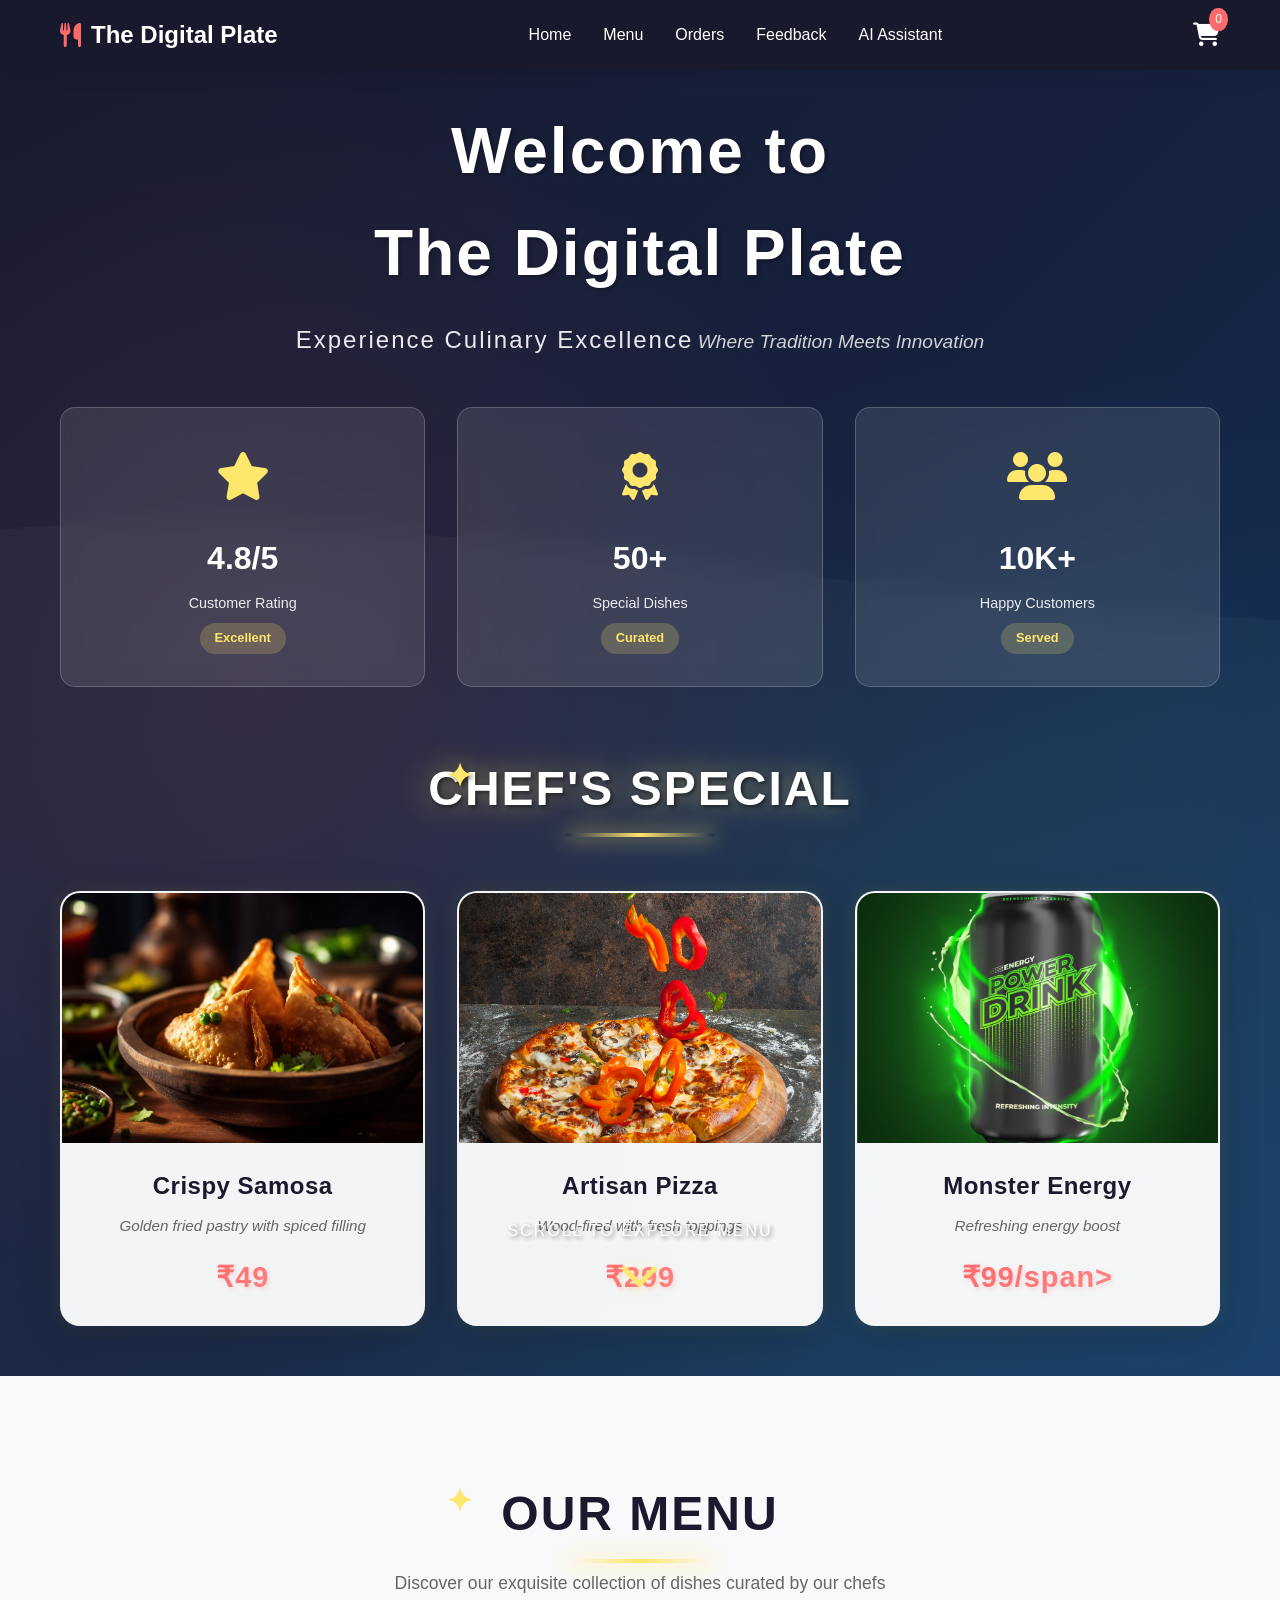
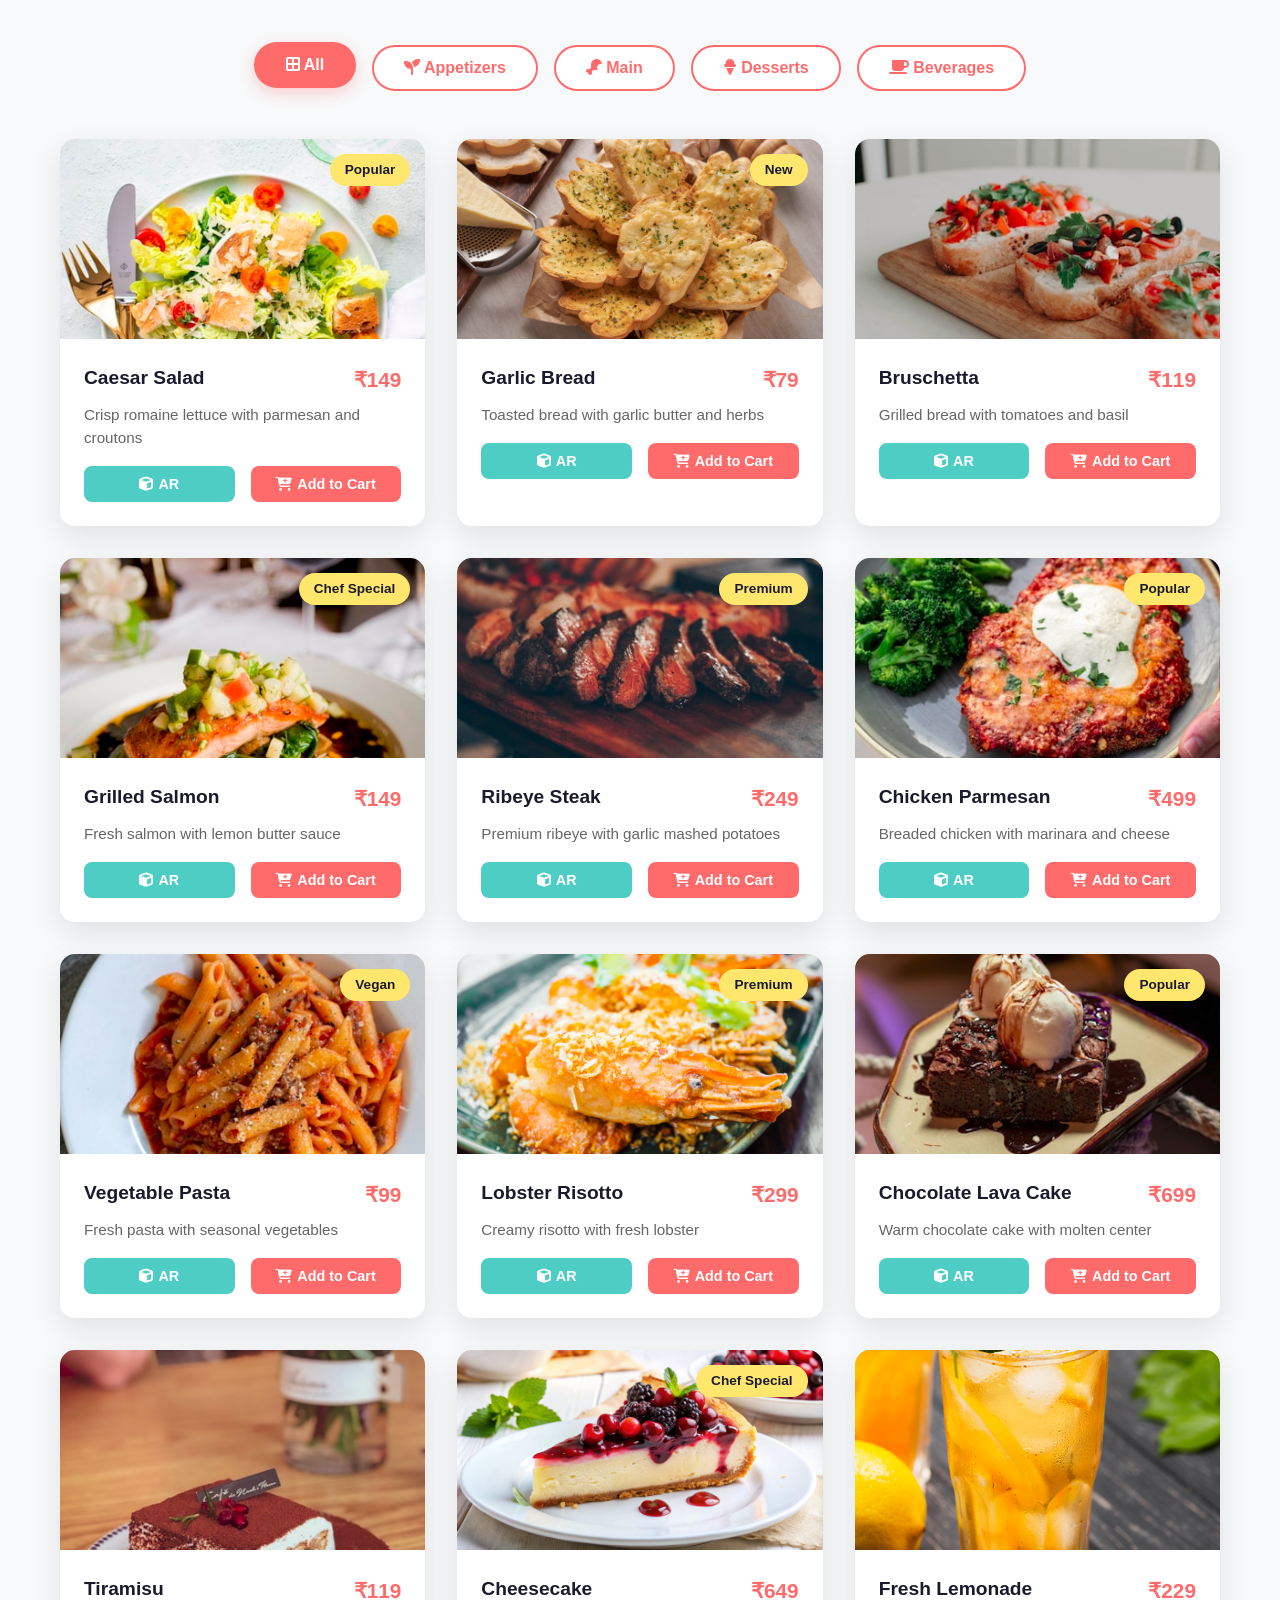
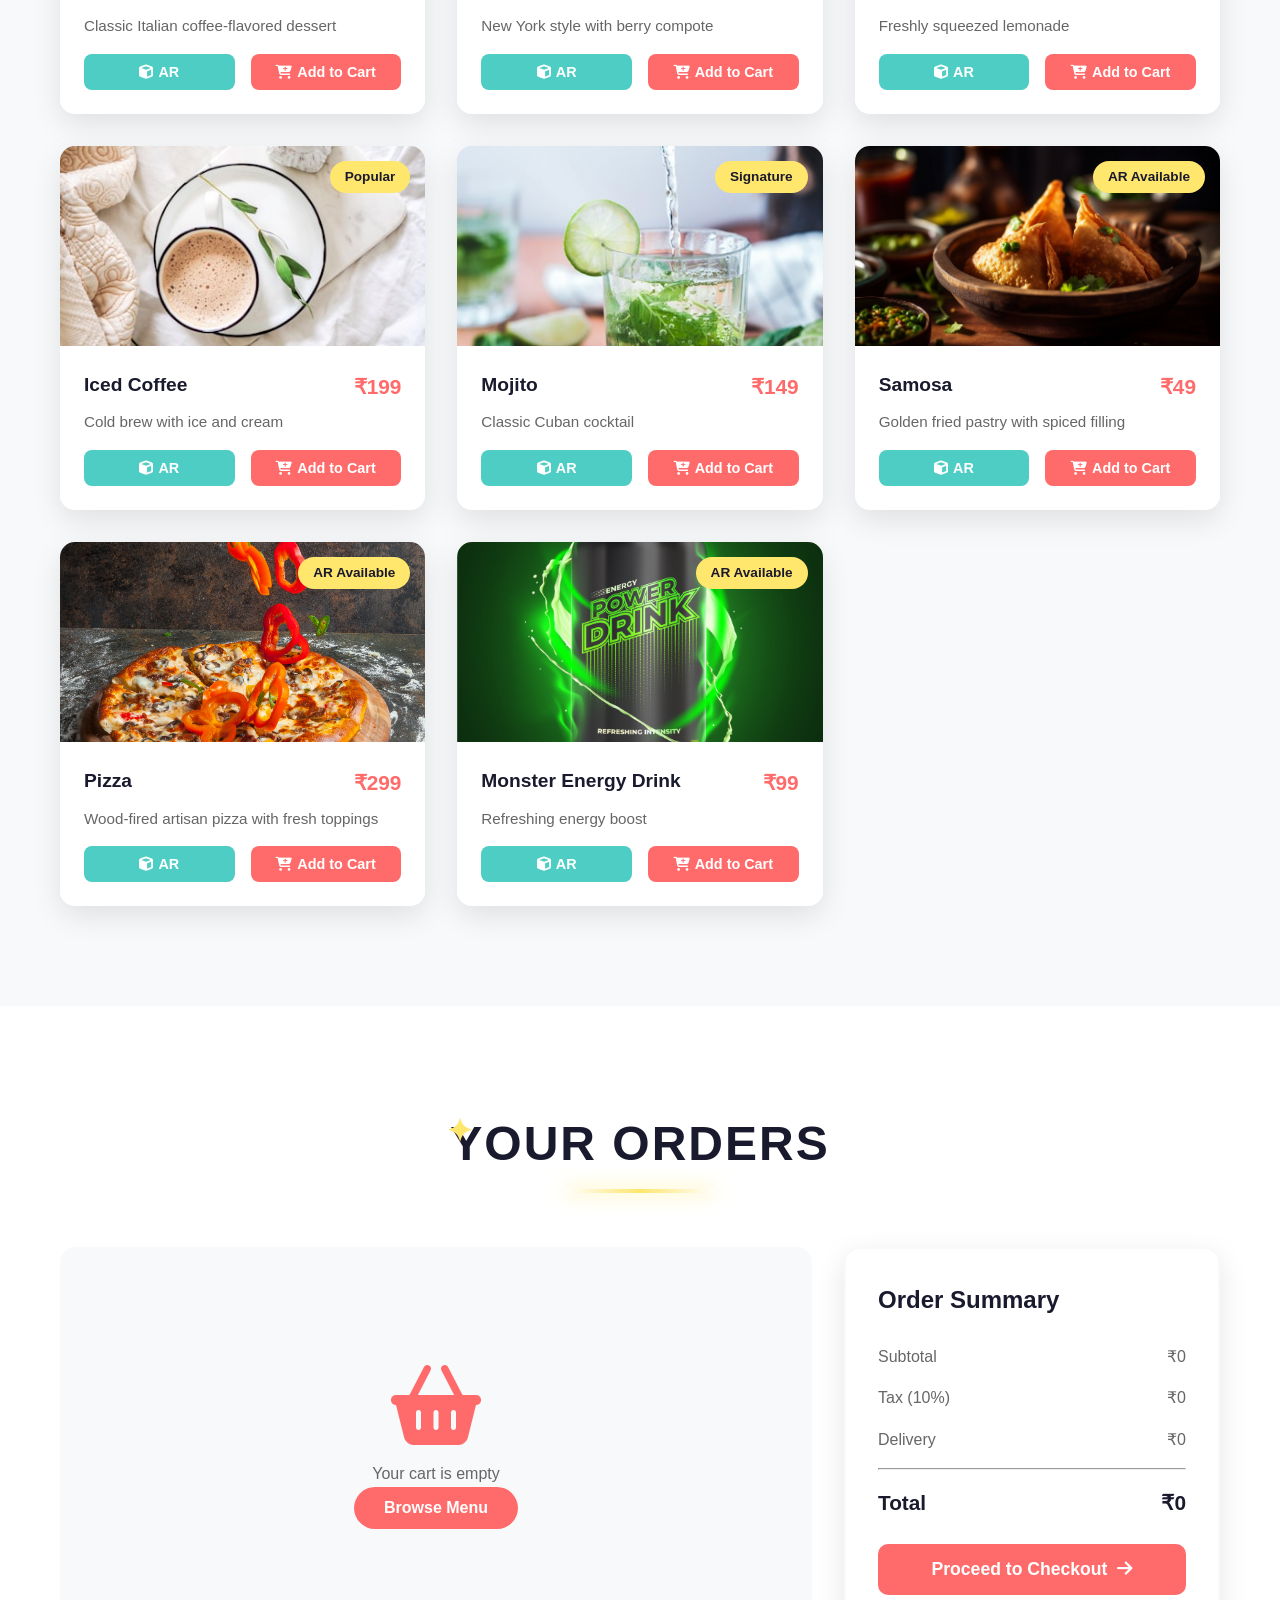
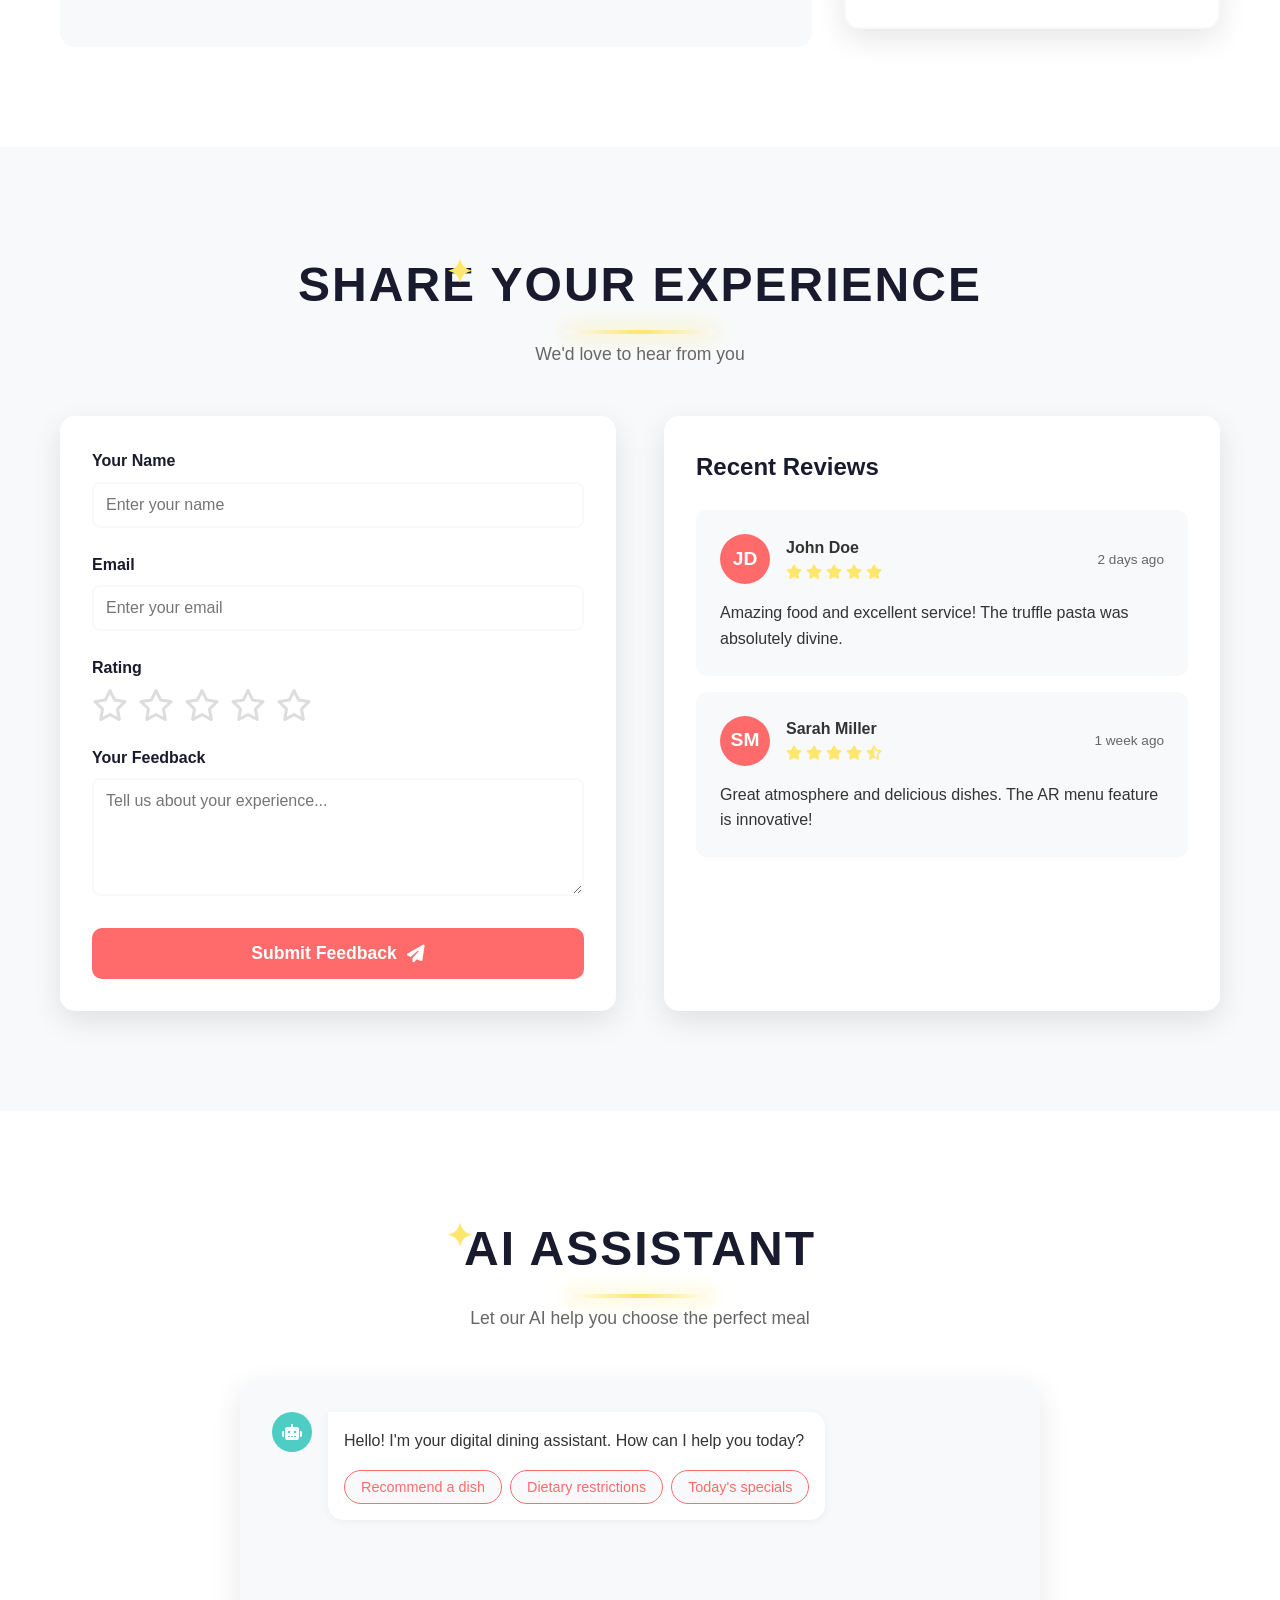
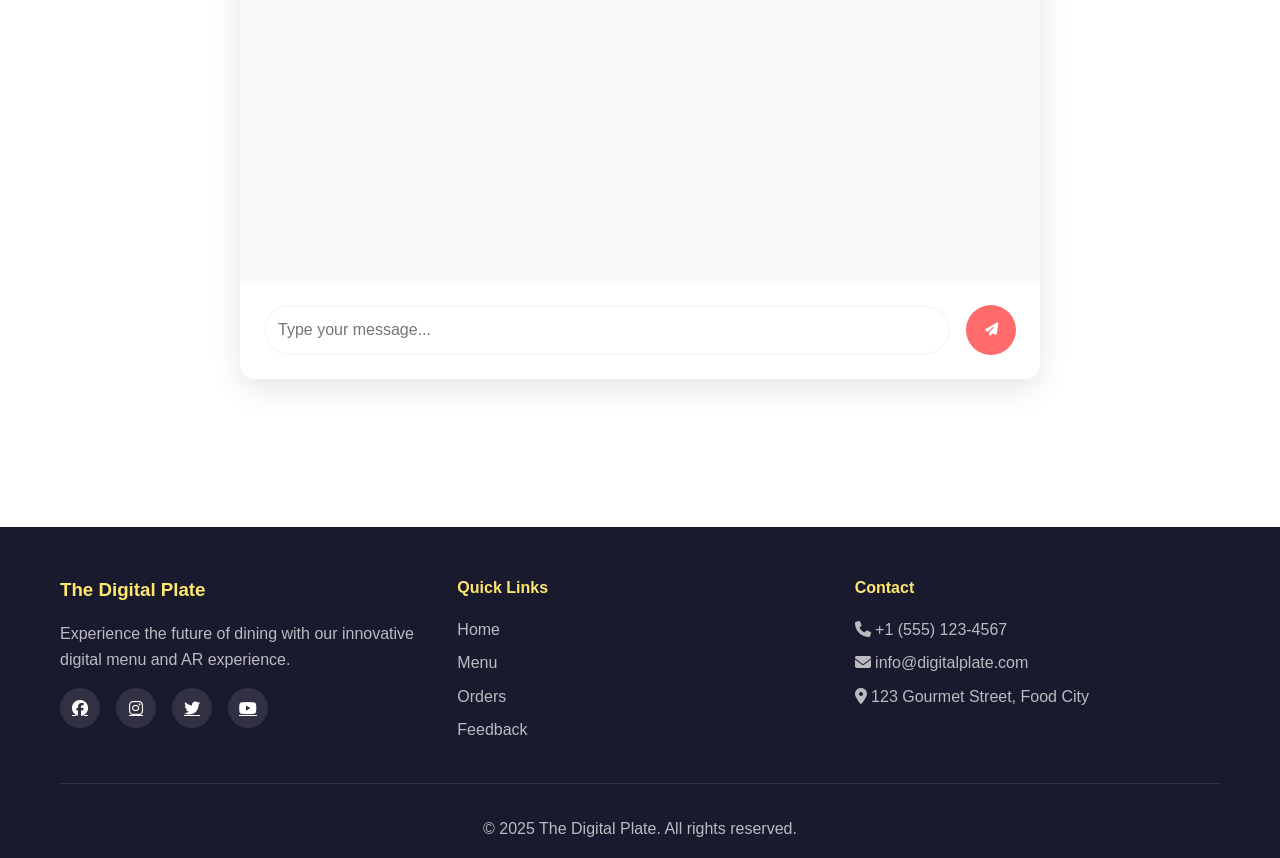
==== commit aab3a7ef: "Price changes" ====
--- a/index.html
+++ b/index.html
@@ -88,7 +88,7 @@
                         <div class="dish-info">
                             <h3>Crispy Samosa</h3>
                             <p>Golden fried pastry with spiced filling</p>
-                            <span class="price">₹414</span>
+                            <span class="price">₹49</span>
                         </div>
                     </div>
                     <div class="dish-card">
@@ -103,7 +103,7 @@
                         <div class="dish-info">
                             <h3>Artisan Pizza</h3>
                             <p>Wood-fired with fresh toppings</p>
-                            <span class="price">₹1576</span>
+                            <span class="price">₹299</span>
                         </div>
                     </div>
                     <div class="dish-card">
@@ -118,7 +118,7 @@
                         <div class="dish-info">
                             <h3>Monster Energy</h3>
                             <p>Refreshing energy boost</p>
-                            <span class="price">₹331</span>
+                            <span class="price">₹99/span>
                         </div>
                     </div>
                 </div>
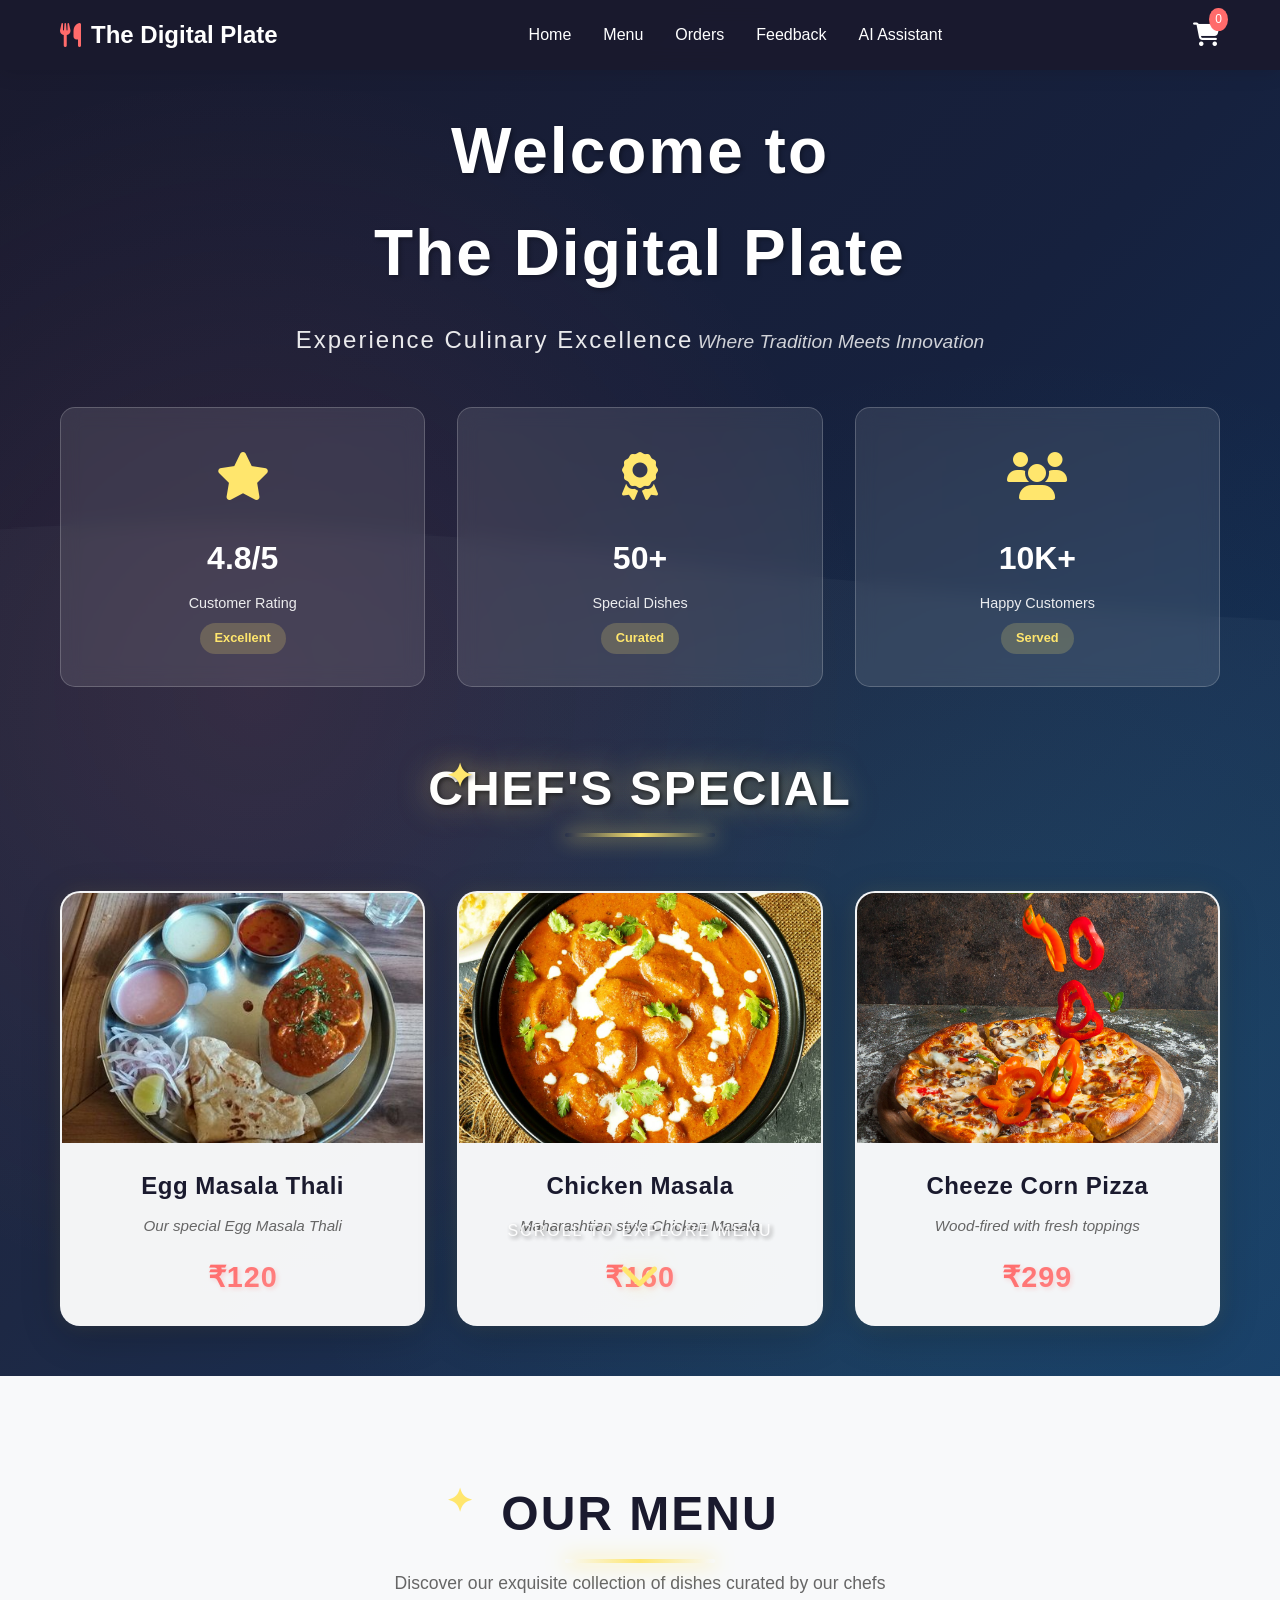
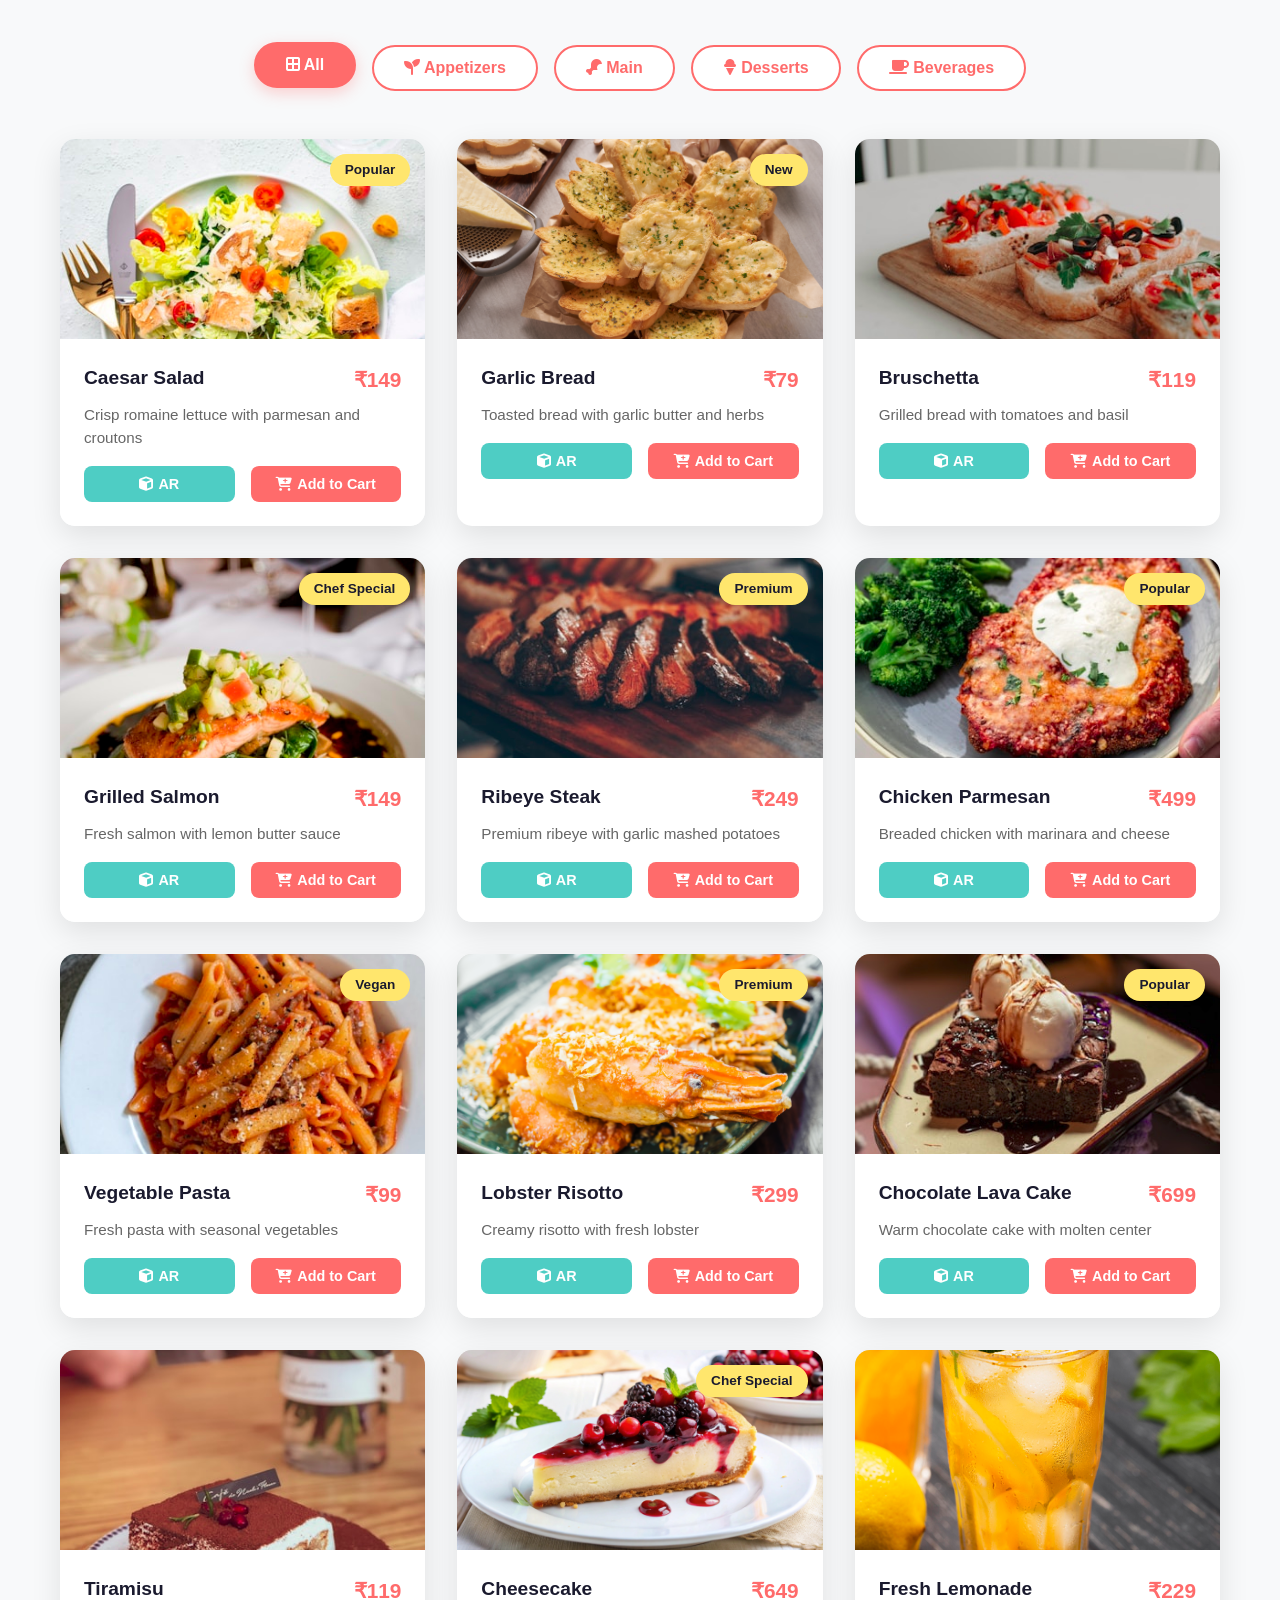
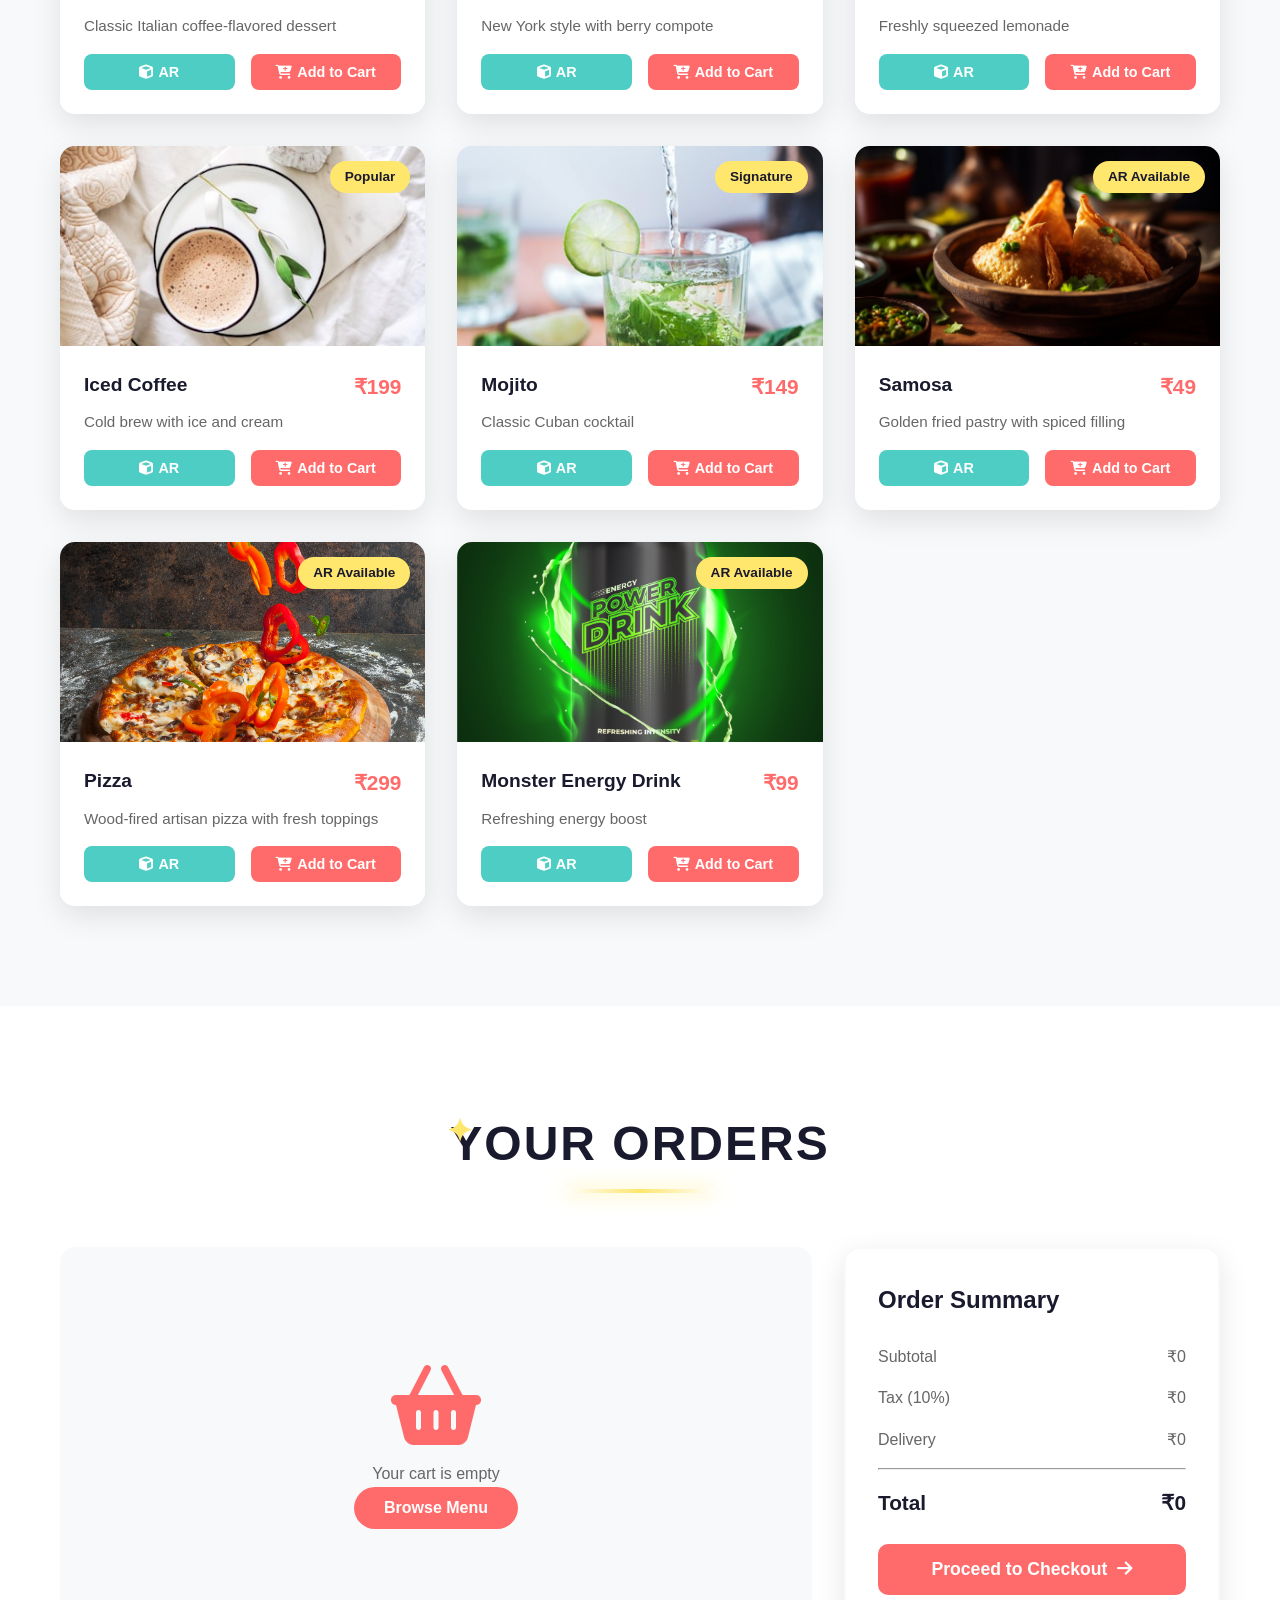
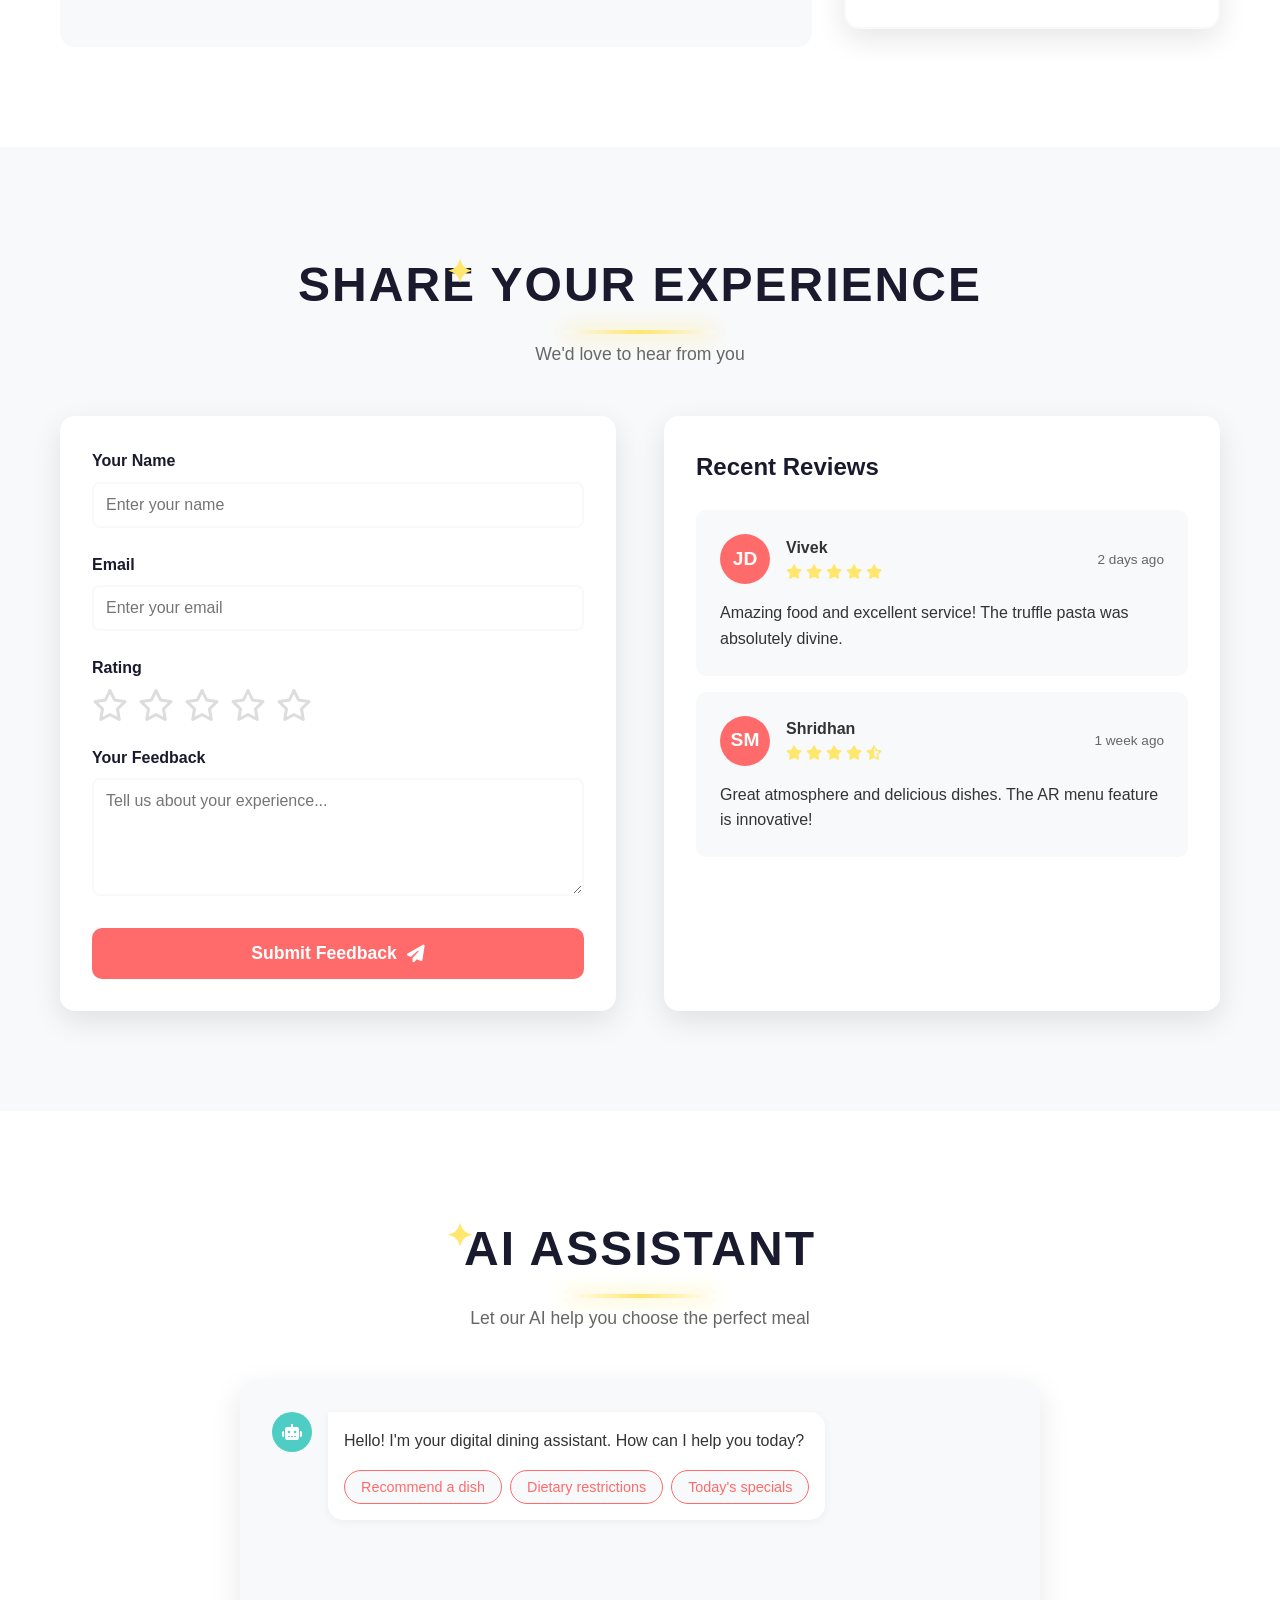
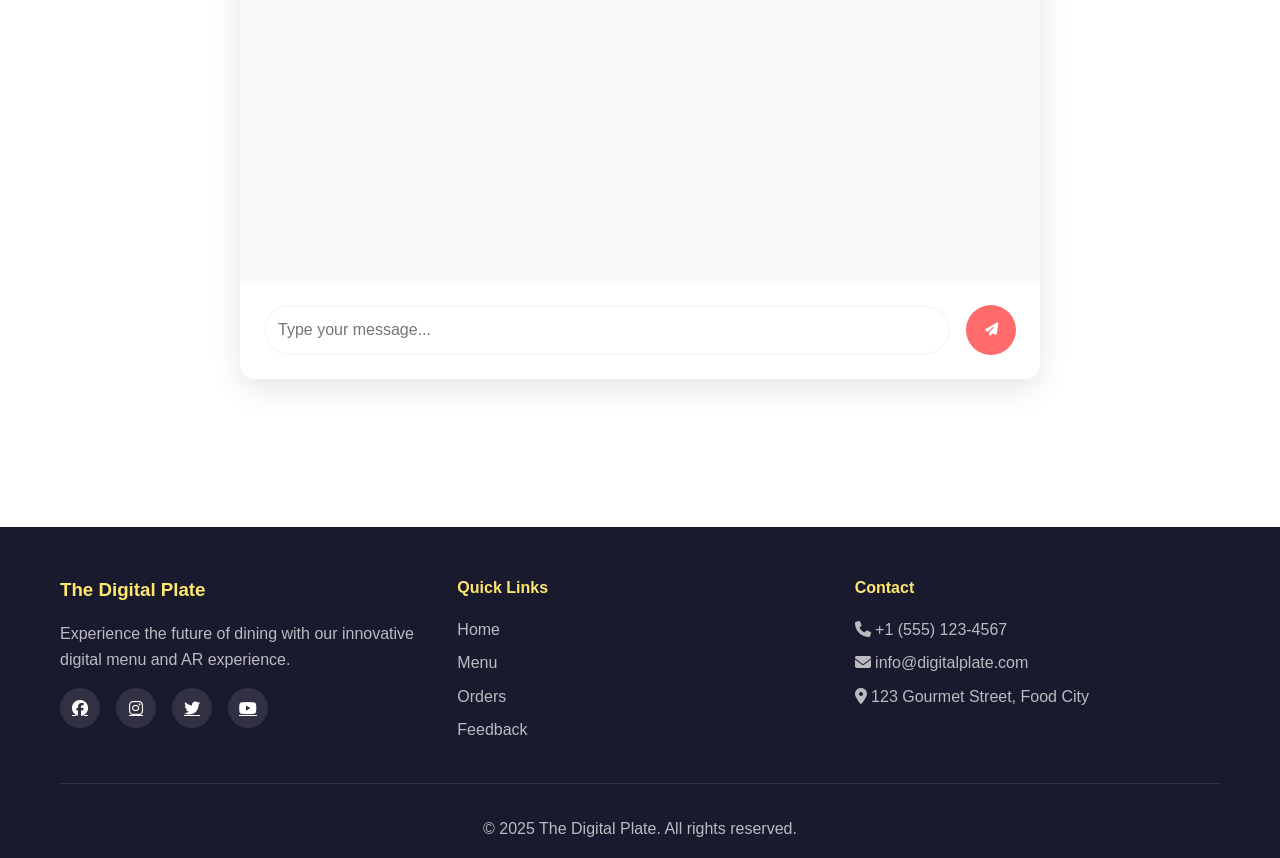
==== commit 9d45b880: "New Dish Added" ====
--- a/index.html
+++ b/index.html
@@ -78,17 +78,32 @@
                 <div class="dishes-grid">
                     <div class="dish-card">
                         <div class="dish-image">
-                            <img src="images/samosa.jpg" alt="Samosa">
+                            <img src="images/Egg_Masala.png" alt="Egg_Masala_Thali">
                             <div class="dish-overlay">
-                                <button class="btn-view-ar" data-dish="Samosa">
+                                <button class="btn-view-ar" data-dish="Egg_Masala_Thali">
                                     <i class="fas fa-cube"></i> View in AR
                                 </button>
                             </div>
                         </div>
                         <div class="dish-info">
-                            <h3>Crispy Samosa</h3>
-                            <p>Golden fried pastry with spiced filling</p>
-                            <span class="price">₹49</span>
+                            <h3>Egg Masala Thali</h3>
+                            <p>Our special Egg Masala Thali</p>
+                            <span class="price">₹120</span>
+                        </div>
+                    </div>
+                    <div class="dish-card">
+                        <div class="dish-image">
+                            <img src="images/Chicken_Masala.png" alt="Chicken_Masala">
+                            <div class="dish-overlay">
+                                <button class="btn-view-ar" data-dish="Chicken_Masala">
+                                    <i class="fas fa-cube"></i> View in AR
+                                </button>
+                            </div>
+                        </div>
+                        <div class="dish-info">
+                            <h3>Chicken Masala</h3>
+                            <p>Maharashtian style Chicken Masala</p>
+                            <span class="price">₹160</span>
                         </div>
                     </div>
                     <div class="dish-card">
@@ -101,24 +116,9 @@
                             </div>
                         </div>
                         <div class="dish-info">
-                            <h3>Artisan Pizza</h3>
+                            <h3>Cheeze Corn Pizza</h3>
                             <p>Wood-fired with fresh toppings</p>
                             <span class="price">₹299</span>
-                        </div>
-                    </div>
-                    <div class="dish-card">
-                        <div class="dish-image">
-                            <img src="images/Monster_Energy_Drink.jpg" alt="Monster Energy Drink">
-                            <div class="dish-overlay">
-                                <button class="btn-view-ar" data-dish="Monster Energy Drink">
-                                    <i class="fas fa-cube"></i> View in AR
-                                </button>
-                            </div>
-                        </div>
-                        <div class="dish-info">
-                            <h3>Monster Energy</h3>
-                            <p>Refreshing energy boost</p>
-                            <span class="price">₹99/span>
                         </div>
                     </div>
                 </div>
@@ -234,7 +234,7 @@
                             <div class="reviewer-info">
                                 <div class="avatar">JD</div>
                                 <div>
-                                    <h4>John Doe</h4>
+                                    <h4>Vivek</h4>
                                     <div class="review-stars">
                                         <i class="fas fa-star"></i>
                                         <i class="fas fa-star"></i>
@@ -253,7 +253,7 @@
                             <div class="reviewer-info">
                                 <div class="avatar">SM</div>
                                 <div>
-                                    <h4>Sarah Miller</h4>
+                                    <h4>Shridhan</h4>
                                     <div class="review-stars">
                                         <i class="fas fa-star"></i>
                                         <i class="fas fa-star"></i>
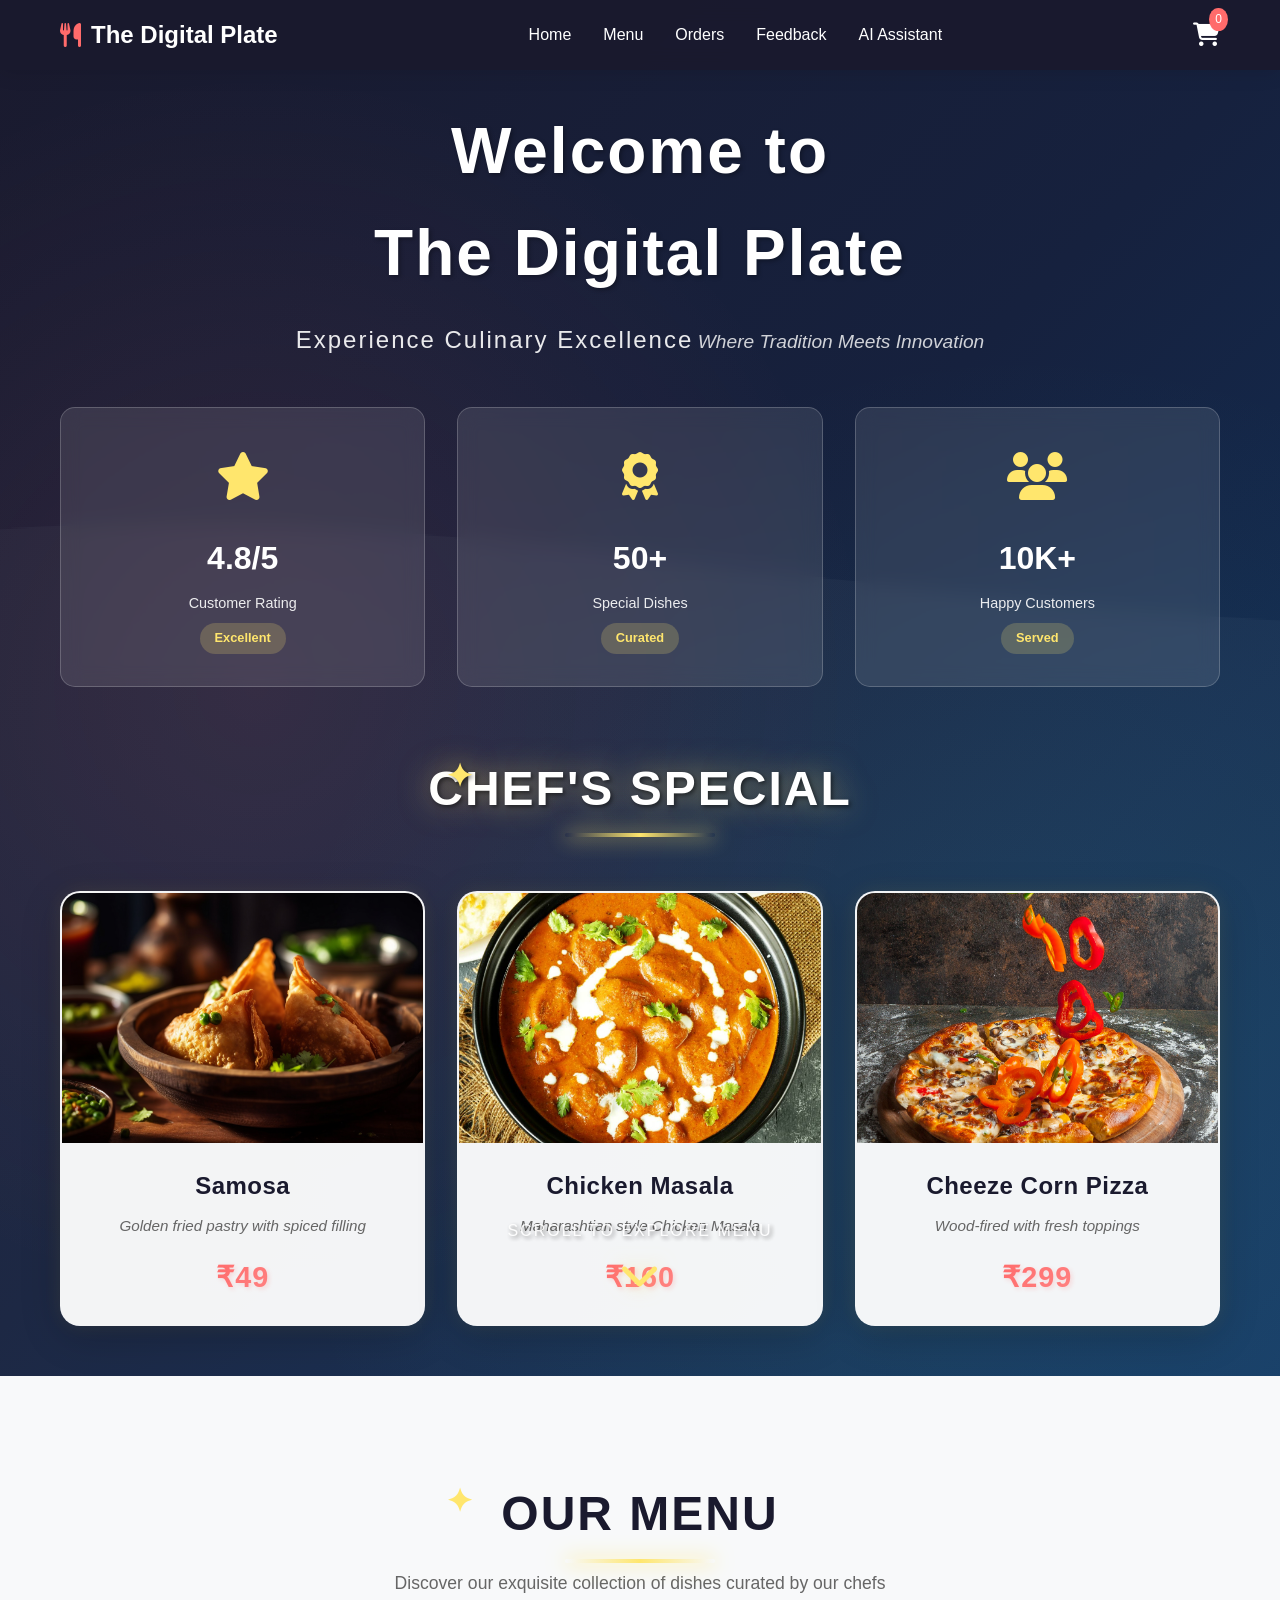
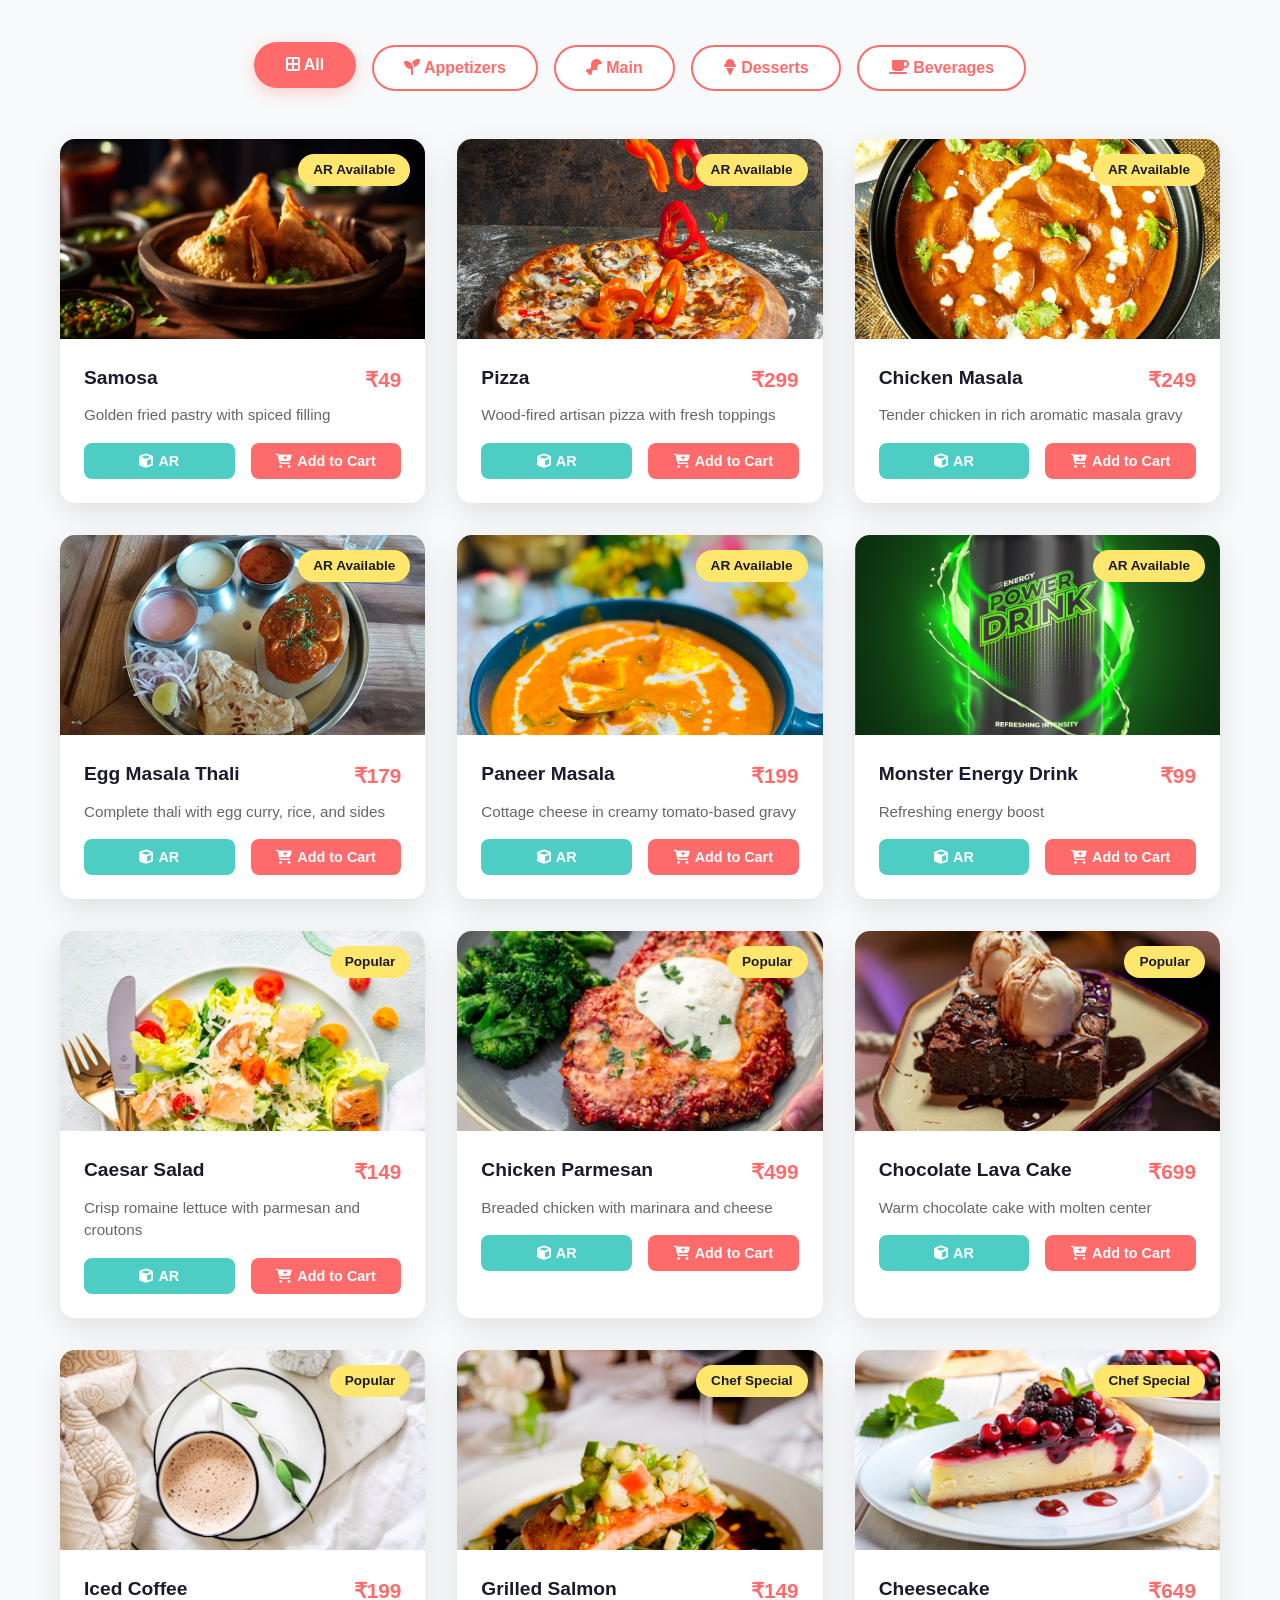
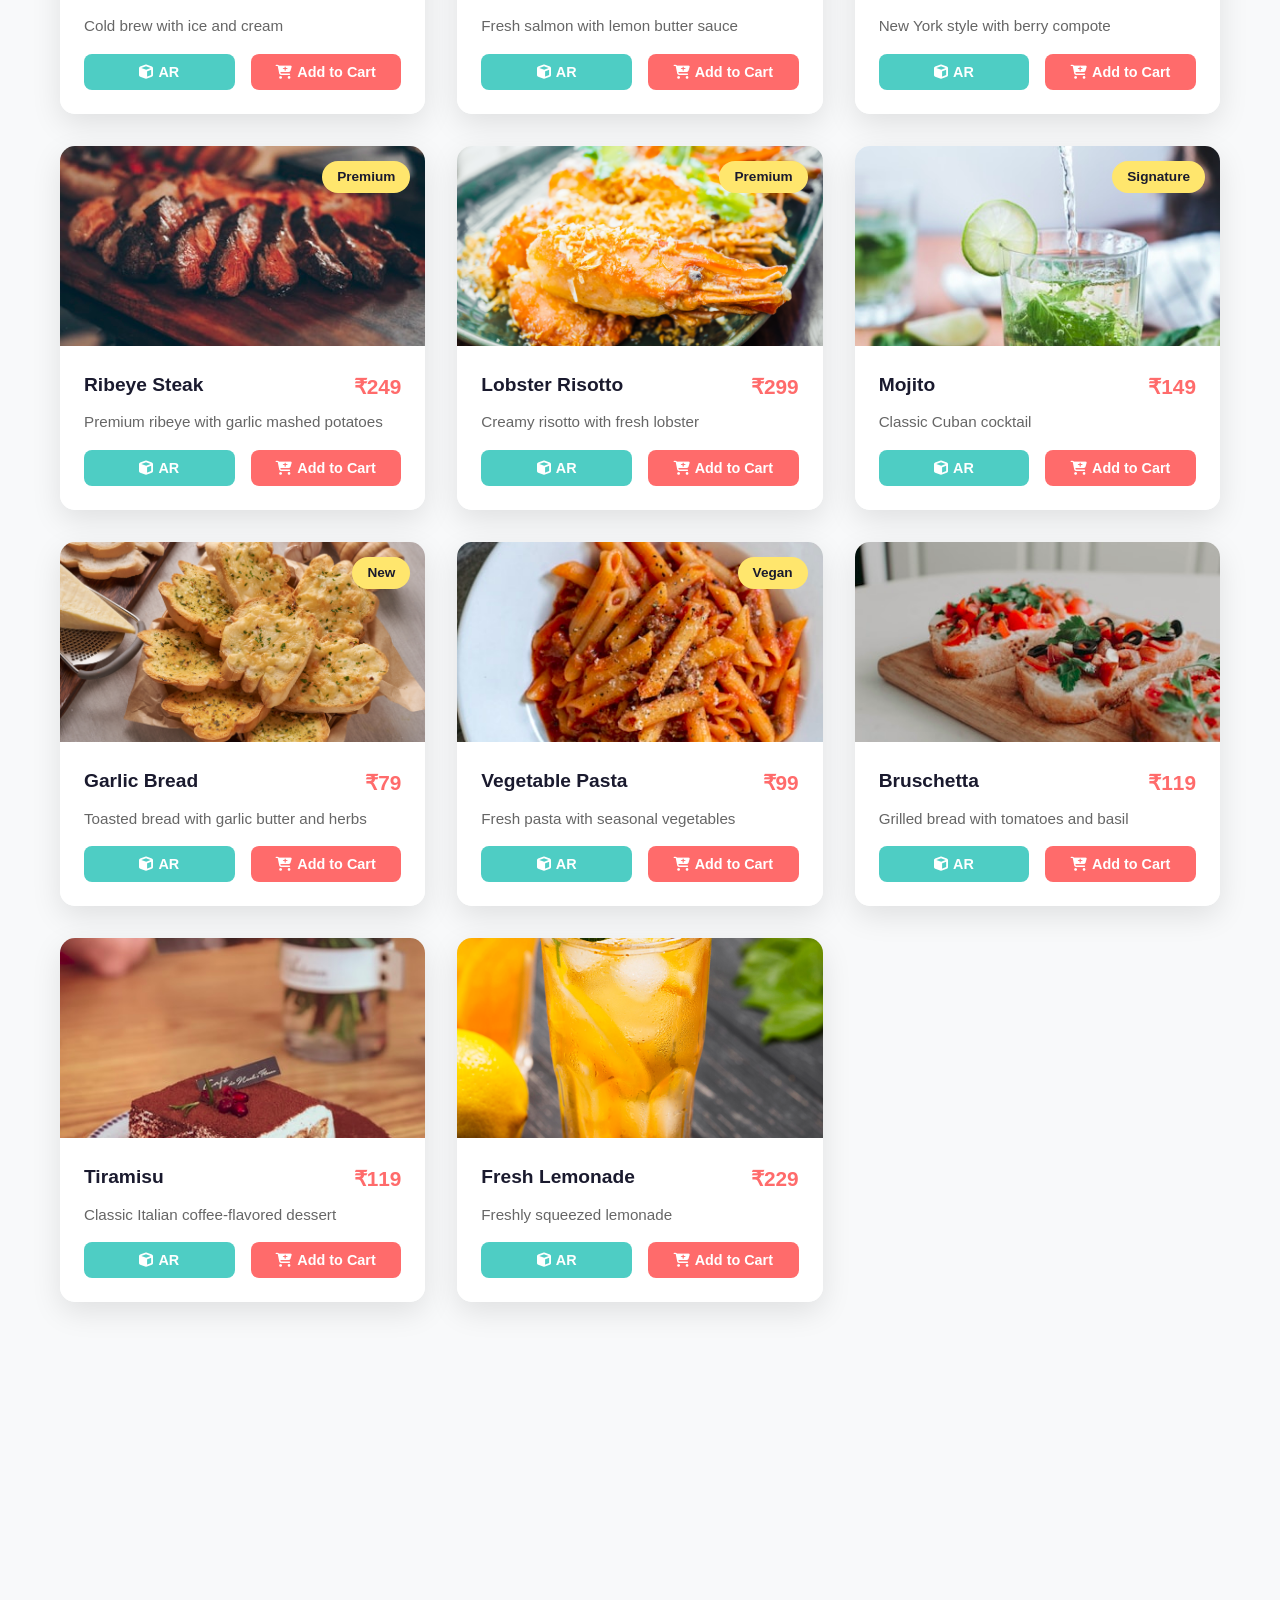
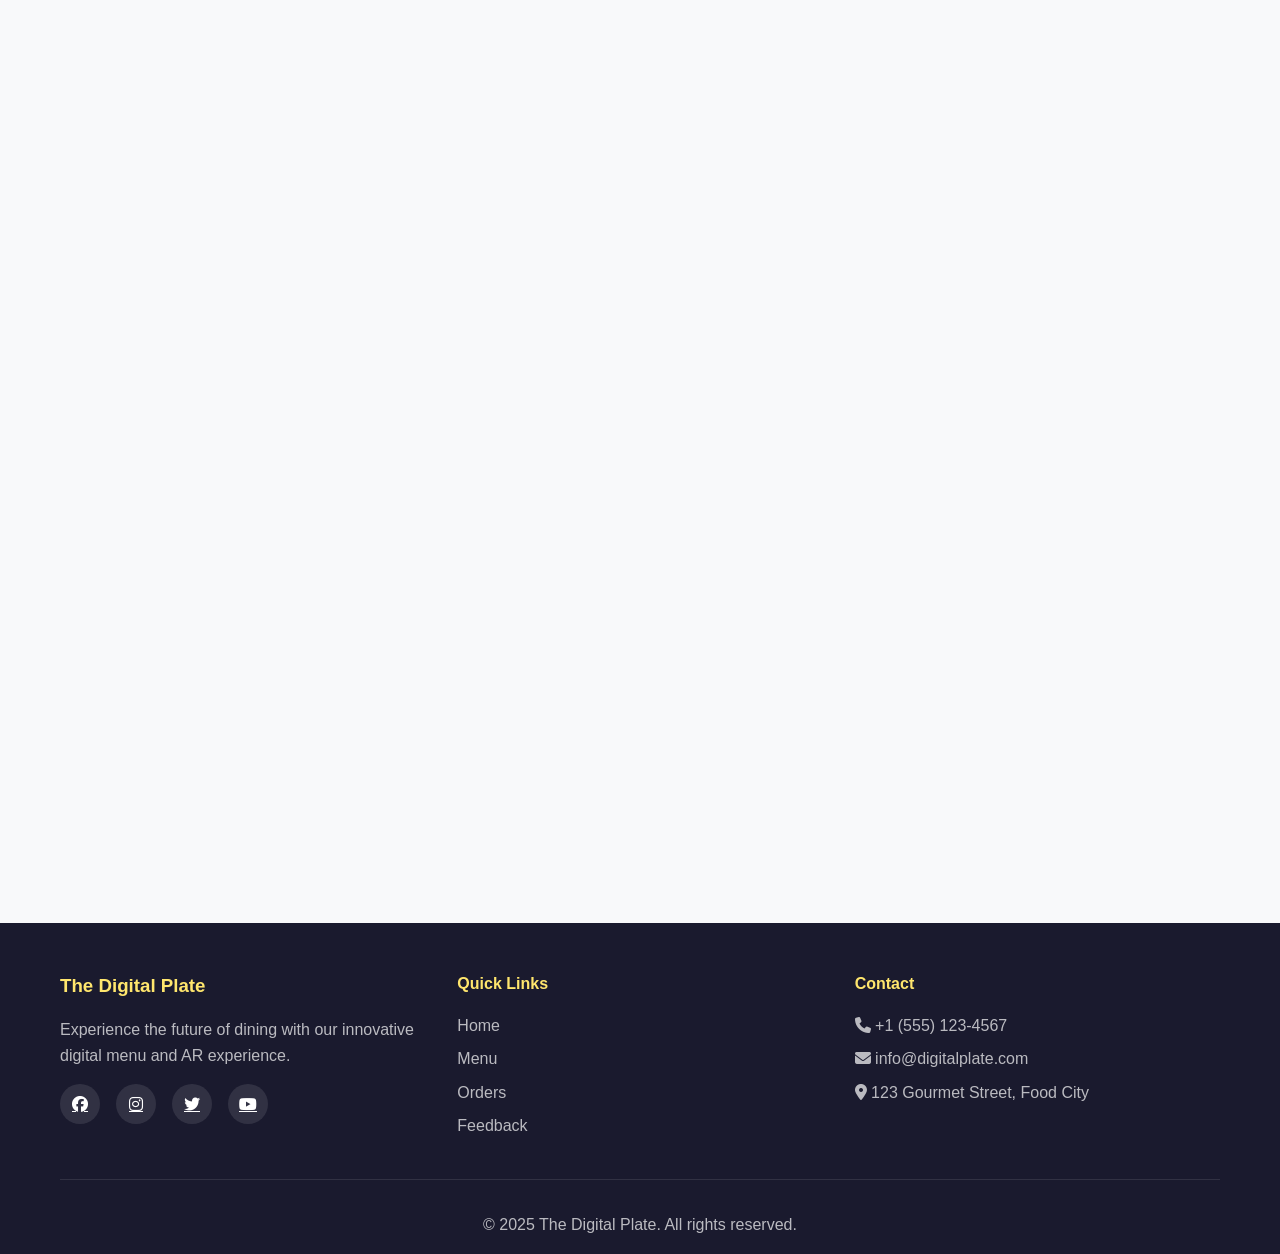
==== commit 0bfc64bf: "Menu list order changed" ====
--- a/index.html
+++ b/index.html
@@ -78,17 +78,17 @@
                 <div class="dishes-grid">
                     <div class="dish-card">
                         <div class="dish-image">
-                            <img src="images/Egg_Masala.png" alt="Egg_Masala_Thali">
+                            <img src="images/samosa.jpg" alt="Samosa">
                             <div class="dish-overlay">
-                                <button class="btn-view-ar" data-dish="Egg_Masala_Thali">
+                                <button class="btn-view-ar" data-dish="Samosa">
                                     <i class="fas fa-cube"></i> View in AR
                                 </button>
                             </div>
                         </div>
                         <div class="dish-info">
-                            <h3>Egg Masala Thali</h3>
-                            <p>Our special Egg Masala Thali</p>
-                            <span class="price">₹120</span>
+                            <h3>Samosa</h3>
+                            <p>Golden fried pastry with spiced filling</p>
+                            <span class="price">₹49</span>
                         </div>
                     </div>
                     <div class="dish-card">
